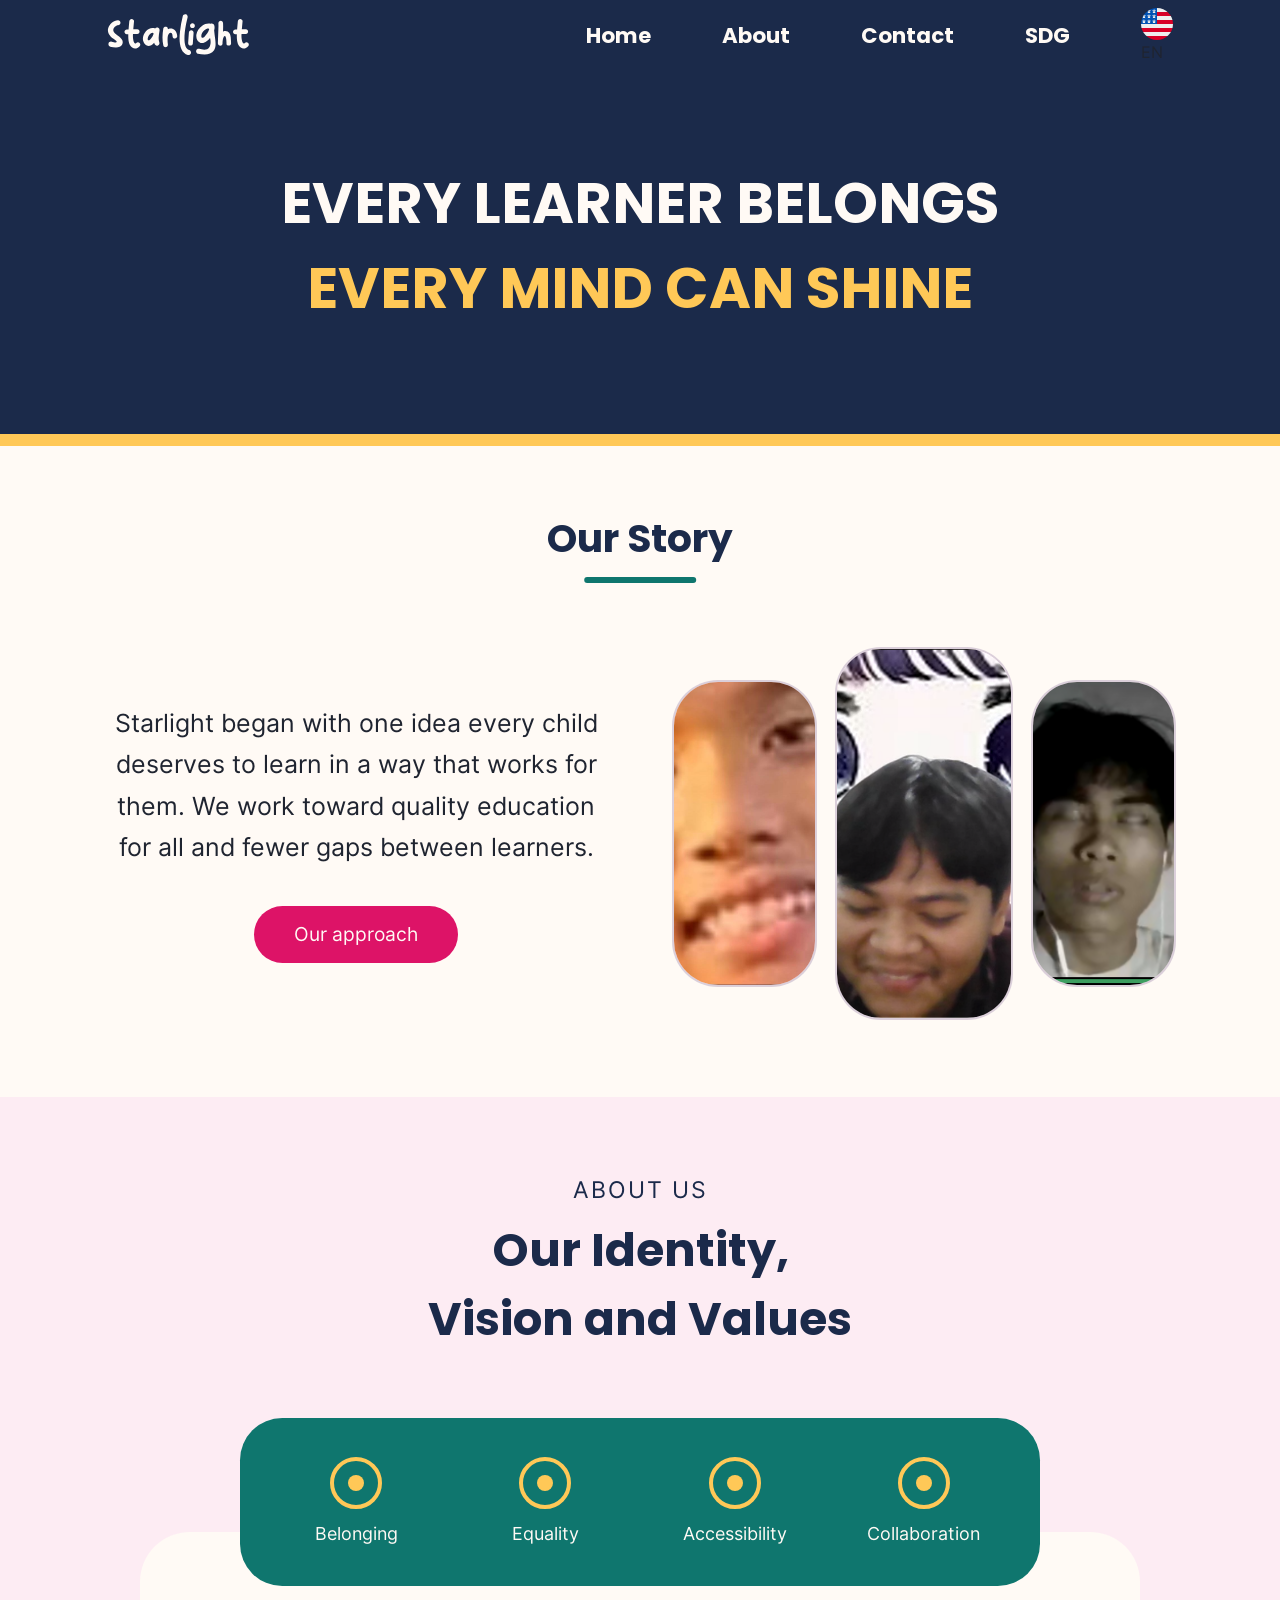
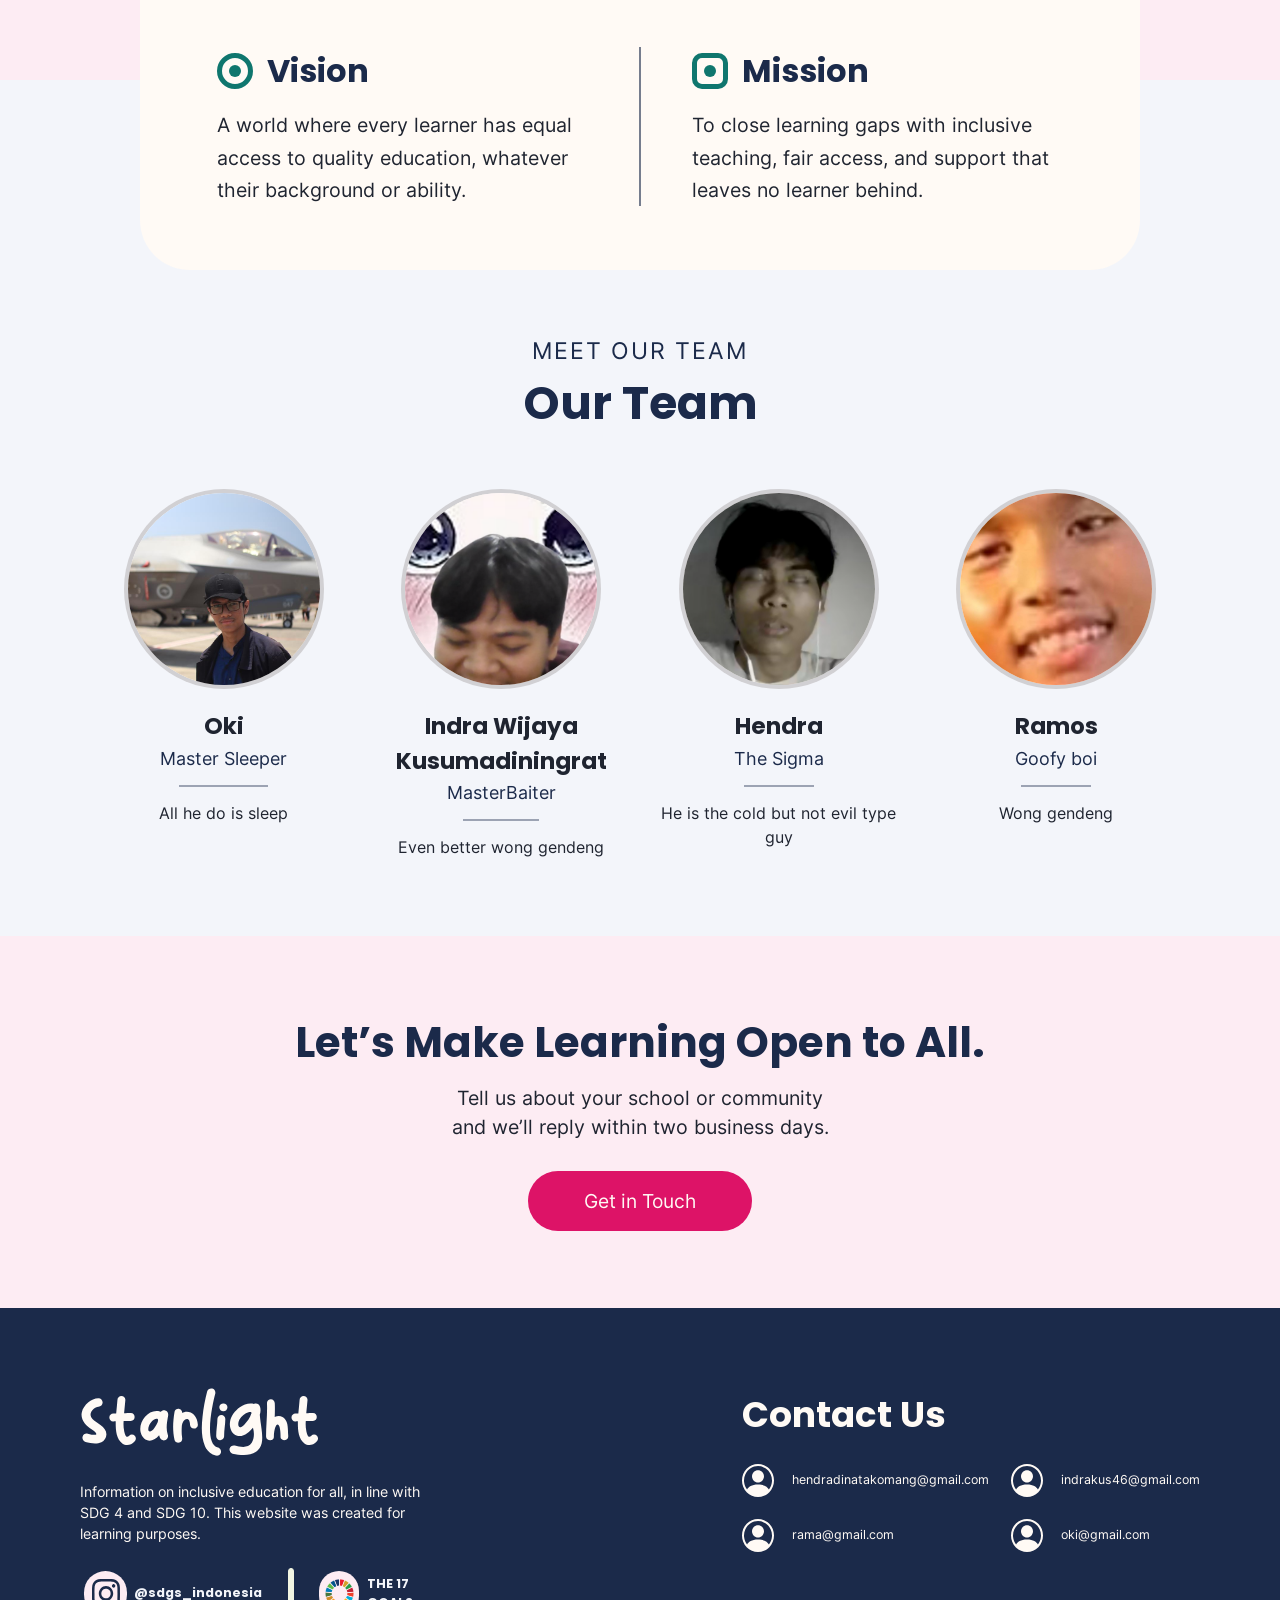
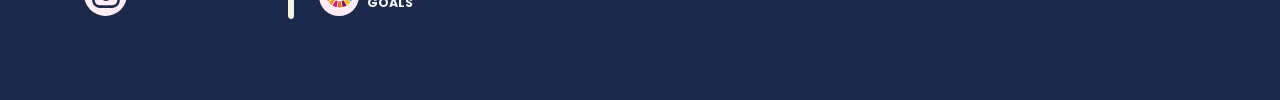
==== pages/about.html @ 4f91fb0f "feat(about): add about us page" ====
<!DOCTYPE html>
<html lang="en">
<head>
  <meta charset="UTF-8">
  <meta name="viewport" content="width=device-width, initial-scale=1">
  <title>About Us | Starlight</title>
  <meta name="description" content="Starlight works toward quality education for all and fewer gaps between learners.">
  <link rel="stylesheet" href="../CSS/sdg.css">
  <link rel="stylesheet" href="../CSS/about.css">
</head>
<body class="ab-page">

  <a class="skip-link" href="#main-content">Skip to main content</a>


  <!-- Navbar (same as the SDG page) -->
    <header>
        <nav class="container-navbar" aria-label="Main navigation">
            <div class="container-logo">
                <img src="../assets/starlight-logo-light.svg" alt="Starlight">
            </div>
            <ul class="container-menu">
                <li><a href="../index.html">Home</a></li>
                <li><a href="about.html" aria-current="page">About</a></li>
                <li><a href="contact.html">Contact</a></li>
                <li><a href="sdg.html">SDG</a></li>
                <li class="container-lang">
                    <img src="../images/US-flag.svg" alt="">
                    <span>EN</span>
                </li>
            </ul>
        </nav>
    </header>

  <main id="main-content">

    <!-- HERO -->
    <section class="ab-hero">
      <h1>Every Learner Belongs<br><span>Every Mind Can Shine</span></h1>
    </section>

    <!-- OUR STORY -->
    <section class="ab-story" id="story">
      <div class="ab-container">
        <h2 class="ab-section-title">Our Story</h2>
        <div class="ab-story__grid">
          <div class="ab-story__text">
            <p>Starlight began with one idea every child deserves to learn in a way that works for them. We work toward quality education for all and fewer gaps between learners.</p>
            <a class="ab-btn" href="sdg.html">Our approach</a>
          </div>

          <!-- TO SWAP A PHOTO: change the src (and alt) below, or overwrite the file in /images -->
          <div class="ab-story__photos">
            <img class="ab-photo ab-photo--side" src="../images/about/story-1.jpeg" alt="Describe photo 1">
            <img class="ab-photo ab-photo--center" src="../images/about/story-2.png" alt="Describe photo 2">
            <img class="ab-photo ab-photo--side" src="../images/about/story-3.png" alt="Describe photo 3">
          </div>
        </div>
      </div>
    </section>

    <!-- ABOUT US -->
    <section class="ab-about">
      <div class="ab-about__top">
        <p class="ab-eyebrow">ABOUT US</p>
        <h2 class="ab-about__title">Our Identity,<br>Vision and Values</h2>
      </div>

      <div class="ab-about__mid">
        <ul class="ab-values">
          <li><span class="ab-icon-target" aria-hidden="true"></span>Belonging</li>
          <li><span class="ab-icon-target" aria-hidden="true"></span>Equality</li>
          <li><span class="ab-icon-target" aria-hidden="true"></span>Accessibility</li>
          <li><span class="ab-icon-target" aria-hidden="true"></span>Collaboration</li>
        </ul>

        <div class="ab-card">
          <div class="ab-card__col">
            <h3><span class="ab-icon-target ab-icon-target--sm" aria-hidden="true"></span>Vision</h3>
            <p>A world where every learner has equal access to quality education, whatever their background or ability.</p>
          </div>
          <div class="ab-card__divider" role="presentation"></div>
          <div class="ab-card__col">
            <h3><span class="ab-icon-square" aria-hidden="true"></span>Mission</h3>
            <p>To close learning gaps with inclusive teaching, fair access, and support that leaves no learner behind.</p>
          </div>
        </div>
      </div>
    </section>

    <!-- TEAM -->
    <section class="ab-team">
      <div class="ab-container">
        <p class="ab-eyebrow">MEET OUR TEAM</p>
        <h2 class="ab-team__title">Our Team</h2>

        <ul class="ab-team__grid">
          <li class="ab-member">
            <img class="ab-avatar" src="../images/about/team-1.png" alt="Photo of team member 1">
            <h3>Oki</h3>
            <p class="ab-member__role">Master Sleeper</p>
            <p class="ab-member__bio">All he do is sleep</p>
          </li>
          <li class="ab-member">
            <img class="ab-avatar" src="../images/about/team-2.png" alt="Photo of team member 2">
            <h3>Indra Wijaya Kusumadiningrat</h3>
            <p class="ab-member__role">MasterBaiter</p>
            <p class="ab-member__bio">Even better wong gendeng</p>
          </li>
          <li class="ab-member">
            <img class="ab-avatar" src="../images/about/team-3.png" alt="Photo of team member 3">
            <h3>Hendra</h3>
            <p class="ab-member__role">The Sigma</p>
            <p class="ab-member__bio">He is the cold but not evil type guy</p>
          </li>
          <li class="ab-member">
            <img class="ab-avatar" src="../images/about/team-4.jpeg" alt="Photo of team member 4">
            <h3>Ramos</h3>
            <p class="ab-member__role">Goofy boi</p>
            <p class="ab-member__bio">Wong gendeng</p>
          </li>
        </ul>
      </div>
    </section>

    <!-- CTA -->
    <section class="ab-cta" id="contact">
      <h2>Let’s Make Learning Open to All.</h2>
      <p>Tell us about your school or community and we’ll reply within two business days.</p>
      <a class="ab-btn ab-btn--cta" href="contact.html">Get in Touch</a>
    </section>

  </main>

  <!-- Footer (same as the SDG page) -->
    <footer class="container-footer">
        <div class="footer-left">
            <div class="logo-starlight">
                <img src="../assets/starlight-logo-light.svg" alt="Starlight">
            </div>
            <p>Information on inclusive education for all, in line with SDG 4 and SDG 10. This website was created for learning purposes.</p>
            <div class="ig-web">
                <div class="footer-ig">
                    <div class="logo-ig">
                        <img src="../assets/logo-ig.svg" alt="">
                    </div>
                    <span>@sdgs_indonesia</span>
                </div>
                <div class="separator">
                    <img src="../assets/logo-separator.png" alt="">
                </div>
                <div class="footer-web">
                    <div class="logo-sdg">
                        <img src="../assets/logo-sdg.svg" alt="">
                    </div>
                    <span>THE 17 GOALS</span>
                </div>
            </div>
        </div>

        <div class="footer-right">
            <h2>Contact Us</h2>
            <div class="contacts">
                <div class="contact-left">
                    <div class="hendra">
                        <img src="../assets/profile.svg" alt="">
                        <a href="mailto:hendradinatakomang@gmail.com">hendradinatakomang@gmail.com</a>
                    </div>
                    <div class="rama">
                        <img src="../assets/profile.svg" alt="">
                        <a href="mailto:rama@gmail.com">rama@gmail.com</a>
                    </div>
                </div>
                <div class="contact-right">
                    <div class="indra">
                        <img src="../assets/profile.svg" alt="">
                        <a href="mailto:indrakus46@gmail.com">indrakus46@gmail.com</a>
                    </div>
                    <div class="oki">
                        <img src="../assets/profile.svg" alt="">
                        <a href="mailto:oki@gmail.com">oki@gmail.com</a>
                    </div>
                </div>
            </div>
        </div>
    </footer>


</body>
</html>
---- CSS/sdg.css ----
:root {
    /* Warna */
    --color-primary: #1B2A4A;
    --color-sdg4: #C21F32;
    --color-sdg10: #DD1367;
    --color-support: #0F766E;
    --color-highlight: #FFC857;
    --color-bg: #FFFAF5;
    --color-bg-section: #F3F5FA;
    --color-bg-sdg10: #FDECF3;
    --color-text: #1F2430;
    --color-on-dark: #FFFAF5;
    /* teks di atas navy/merah/pink/teal */

    /* Skala desain desktop (Figma 1440px) */
    --u: min(100vw / 1440, 1px);

    /* Font */
    --font-heading: 'Poppins', Arial, sans-serif;
    --font-body: 'Inter', Arial, sans-serif;

    /* Ukuran teks */
    --text-sm: 0.9375rem;
    --text-md: clamp(1rem, 0.9rem + 0.5vw, 1.125rem);
    --text-lg: clamp(1.125rem, 1rem + 0.5vw, 1.25rem);
    --text-h3: clamp(1.5rem, 1rem + 1.5vw, 2rem);
    --text-h2: clamp(1.75rem, 1rem + 2.5vw, 3rem);
    --text-h1: clamp(2rem, 1rem + 4vw, 3.5rem);

    /* Spacing */
    --space-1: 0.5rem;
    /* 8px */
    --space-2: 1rem;
    /* 16px */
    --space-3: 1.5rem;
    /* 24px */
    --space-4: 2.5rem;
    /* 40px */
    --space-5: 4rem;
    /* 64px */

    /* Bentuk */
    --radius-sm: 8px;
    --radius-md: 16px;
    --radius-lg: 28px;
    --radius-xl: 40px;
    --radius-pill: 999px;
    --shadow: 0 4px 12px rgba(0, 0, 0, 0.15);

    /* Layout */
    --container: 1200px;
}

@font-face {
    font-family: 'Poppins';
    src: url(../fonts/Poppins-Bold.ttf);
    font-weight: 700;
    font-display: swap;
}

@font-face {
    font-family: 'Inter';
    src: url(../fonts/Inter-Regular.otf);
    font-weight: 400;
    font-display: swap;
}

* {
    box-sizing: border-box;
    margin: 0;
    padding: 0;
}

body {
    font-family: var(--font-body);
    color: var(--color-text);
}

h1, h2, h3 {
    font-family: var(--font-heading);
}

/* Fokus keyboard */
a:focus-visible {
    outline: 3px solid var(--color-highlight);
    outline-offset: 3px;
}

/* Skip link (muncul saat ditekan Tab) */
.skip-link {
    position: absolute;
    left: 16px;
    top: -100px;
    z-index: 100;
    padding: 12px 16px;
    border-radius: var(--radius-sm);
    background-color: var(--color-highlight);
    color: var(--color-primary);
    font-weight: 700;
    text-decoration: none;
}

.skip-link:focus {
    top: 16px;
}

/* ----- Navbar ----- */
.container-navbar {
    background-color: var(--color-primary);
    height: calc(80 * var(--u));
    display: flex;
    align-items: center;
    justify-content: space-between;
    padding: 0 calc(120 * var(--u));
}

.container-logo {
    display: flex;
    align-items: center;
    height: calc(48 * var(--u));
}

.container-logo img {
    height: 100%;
}

/* ----- Dropdown SDG ----- */
.dropdown {
    position: relative;
}

.dropdown-isi {
    display: none;
    position: absolute;
    top: 100%;
    left: 50%;
    transform: translateX(-50%);
    min-width: calc(180 * var(--u));
    padding: calc(16 * var(--u)) calc(20 * var(--u));
    list-style: none;
    text-align: center;
    background-color: var(--color-primary);
    border-radius: calc(16 * var(--u));
    box-shadow: var(--shadow);
    z-index: 10;
}

.dropdown-isi li {
    padding: calc(8 * var(--u)) 0;
}

.dropdown:hover .dropdown-isi,
.dropdown:focus-within .dropdown-isi {
    display: block;
}

.container-menu {
    list-style: none;
    display: flex;
    align-items: center;
    gap: calc(80 * var(--u));
}

.container-menu a {
    color: var(--color-on-dark);
    font-family: var(--font-heading);
    font-weight: 700;
    font-size: calc(24 * var(--u));
    text-decoration: none;
}

.container-menu a:hover {
    text-decoration: underline;
}

/* Active page marker */
.container-menu a.active {
    text-decoration: underline;
    text-decoration-color: var(--color-highlight);
    text-decoration-thickness: 3px;
    text-underline-offset: 6px;
}

/* ----- Tombol bahasa ----- */
.lang-btn {
    display: flex;
    align-items: center;
    justify-content: space-between;
    width: calc(100 * var(--u));
    height: calc(48 * var(--u));
    padding: 0 calc(8 * var(--u));
    border: 0;
    border-radius: calc(25 * var(--u));
    background-color: var(--color-highlight);
    overflow: hidden;
    cursor: pointer;
}

.lang-btn img {
    width: calc(32 * var(--u));
    height: calc(32 * var(--u));
    border-radius: 50%;
    object-fit: cover;
}

.lang-btn span {
    font-family: var(--font-heading);
    font-weight: 700;
    font-size: calc(24 * var(--u));
    color: var(--color-primary);
}

/* Tombol ID: bendera di kanan, teks di kiri */
.btn-id {
    display: none;
    flex-direction: row-reverse;
}

.btn-en {
    padding: 0 calc(12 * var(--u)) 0 calc(8 * var(--u));
}

.btn-id {
    padding: 0 calc(8 * var(--u)) 0 calc(12 * var(--u));
}

/* Animasi saat tombol EN muncul */
.btn-en img {
    animation: dari-kanan 0.35s;
}

.btn-en span {
    animation: dari-kiri 0.35s;
}

/* Animasi saat tombol ID muncul */
.btn-id img {
    animation: dari-kiri 0.35s;
}

.btn-id span {
    animation: dari-kanan 0.35s;
}

@keyframes dari-kiri {
    from {
        transform: translateX(calc(-50 * var(--u)));
    }
}

@keyframes dari-kanan {
    from {
        transform: translateX(calc(50 * var(--u)));
    }
}

@media (prefers-reduced-motion: reduce) {

    .lang-btn img,
    .lang-btn span {
        animation: none;
    }
}

/* Bahasa Indonesia disembunyikan dulu */
.id {
    display: none;
}

/* Saat body punya class "indo" */
body.indo .en {
    display: none;
}

body.indo .id {
    display: inline;
}


/* ----- Hero ----- */
.hero {
    height: calc(540 * var(--u));
    padding: calc(120 * var(--u));
    background-image:
        linear-gradient(to right,
            rgba(255, 255, 255, 1) 0%,
            rgba(255, 255, 255, 0.2) 60%,
            rgba(255, 255, 255, 0) 100%),
        url("../images/hero-sdg.jpg");
    background-size: cover;
    background-position: center;
    background-repeat: no-repeat;
    color: var(--color-primary);
}

.hero-label {
    font-size: 1.5rem;
    font-weight: 600;
}

.hero h1 {
    font-size: calc(48 * var(--u));
}

.hero-text {
    font-size: calc(24 * var(--u));
    font-weight: 400;
    max-width: calc(600 * var(--u));
}

/* ----- SDG (Insight) ----- */
.container-sdg {
    background-color: var(--color-primary);
    height: calc(1000 * var(--u));
    padding: 0 calc(120 * var(--u));
}

.text-open {
    display: flex;
    flex-direction: column;
    align-items: center;
    padding: calc(40 * var(--u)) 0;
    text-align: center;
}

.text-open h2 {
    color: var(--color-on-dark);
    font-size: calc(48 * var(--u));
    margin-bottom: calc(24 * var(--u));
}

.text-open p {
    color: var(--color-on-dark);
    font-size: calc(24 * var(--u));
}

.un-container {
    display: flex;
    justify-content: space-between;
}

.left {
    display: flex;
    flex-direction: column;
    align-items: flex-start;
    justify-content: space-between;
    height: calc(600 * var(--u));
}

.left-text h3 {
    font-size: calc(96 * var(--u));
    color: var(--color-on-dark);
}

.left-text p {
    font-size: calc(32 * var(--u));
    color: var(--color-on-dark);
    max-width: calc(600 * var(--u));
}

.btn-link {
    background-color: var(--color-support);
    width: calc(360 * var(--u));
    height: calc(80 * var(--u));
    border-radius: calc(40 * var(--u));
    display: flex;
    align-items: center;
    justify-content: space-between;
    padding: 0 calc(24 * var(--u));
    text-decoration: none;
}

.btn-link span {
    font-size: calc(32 * var(--u));
    color: var(--color-on-dark);
    font-weight: 600;
}

.btn-link img {
    height: calc(24 * var(--u));
}

.right {
    height: calc(600 * var(--u));
    width: calc(429 * var(--u));
    border-radius: calc(30 * var(--u));
    padding: calc(16 * var(--u));
    background: rgba(217, 217, 217, 0.3);
    -webkit-backdrop-filter: blur(4px);
    backdrop-filter: blur(4px);
    border: 1px solid rgba(255, 255, 255, 0.35);
}

.cont-logo {
    height: calc(397 * var(--u));
    width: calc(397 * var(--u));
    padding: calc(39 * var(--u));
    background-color: var(--color-bg-section);
    border-radius: calc(14 * var(--u));
    margin-bottom: calc(40 * var(--u));
}

.cont-logo img {
    height: 100%;
}

.right p {
    font-size: calc(26 * var(--u));
    text-align: center;
    color: var(--color-on-dark);
}

/* ----- Break ----- */
.break {
    height: calc(320 * var(--u));
    display: flex;
    flex-direction: column;
    align-items: center;
    justify-content: center;
    padding: 0 calc(200 * var(--u));
}

.break h2 {
    font-size: calc(48 * var(--u));
    text-align: center;
}

.break p {
    font-size: calc(32 * var(--u));
    text-align: center;
}

/* ----- SDG 4 & 10 (Focus) ----- */
.container-sdgs {
    background-color: var(--color-primary);
    /* cadangan kalau foto gagal dimuat */
    background-image: url(../images/photo-1.jpg);
    background-size: cover;
    background-position: center;
    background-repeat: no-repeat;
    height: calc(860 * var(--u));
    display: flex;
    align-items: center;
    justify-content: space-evenly;
}

.container-card {
    height: calc(780 * var(--u));
    background-color: var(--color-bg-sdg10);
    width: calc(480 * var(--u));
    padding: calc(12 * var(--u)) calc(12 * var(--u)) calc(18 * var(--u));
    border-radius: calc(40 * var(--u));
    display: flex;
    flex-direction: column;
    justify-content: space-between;
    align-items: center;
}

.cont-logo-sdg {
    height: calc(454 * var(--u));
}

.cont-logo-sdg img {
    height: 100%;
    border-radius: calc(28 * var(--u));
}

.text-sdg {
    display: flex;
    flex-direction: column;
    align-items: center;
    justify-content: center;
    color: var(--color-text);
}

.text-sdg h3 {
    font-size: calc(32 * var(--u));
    text-align: center;
}

.text-sdg p {
    font-size: calc(20 * var(--u));
    text-align: center;
}

.learn {
    background-color: var(--color-sdg4);
    width: calc(200 * var(--u));
    height: calc(70 * var(--u));
    display: flex;
    align-items: center;
    justify-content: center;
    border-radius: calc(35 * var(--u));
    font-size: calc(24 * var(--u));
    font-weight: 700;
    color: var(--color-on-dark);
    text-decoration: none;
}

.card-sdg10 .learn {
    background-color: var(--color-sdg10);
}

.learn:hover {
    text-decoration: underline;
}

.learn:focus-visible {
    outline-color: var(--color-primary);
}

/* ----- Footer ----- */
.container-footer {
    background-color: var(--color-primary);
    min-height: calc(400 * var(--u));
    padding: calc(90 * var(--u));
    display: flex;
    gap: calc(40 * var(--u));
    justify-content: space-between;
}

.footer-left {
    max-width: calc(420 * var(--u));
}

.footer-left>p {
    font-size: calc(16 * var(--u));
    max-width: calc(400 * var(--u));
    color: var(--color-on-dark);
    margin-bottom: calc(25 * var(--u));
}

.logo-starlight img {
    width: calc(270 * var(--u));
    margin-bottom: calc(24 * var(--u));
}

.ig-web {
    display: flex;
    gap: calc(24 * var(--u));
    margin-top: calc(18 * var(--u));
    align-items: center;
}

.ig-web a {
    text-decoration: none;
}

.ig-web a:hover {
    text-decoration: underline solid var(--color-bg);
}

.footer-ig {
    display: flex;
    align-items: center;
    height: calc(60 * var(--u));
    width: calc(210 * var(--u));
    padding: calc(5 * var(--u));
    border-radius: calc(30 * var(--u));
    gap: calc(8 * var(--u));
}

.logo-ig {
    background-color: var(--color-bg-sdg10);
    height: calc(50 * var(--u));
    width: calc(50 * var(--u));
    display: flex;
    align-items: center;
    justify-content: center;
    border-radius: calc(25 * var(--u));
}

.logo-ig img {
    height: calc(32 * var(--u));
}

.footer-ig span,
.footer-web span {
    font-family: var(--font-heading);
    font-weight: 700;
    font-size: calc(14 * var(--u));
    color: var(--color-bg-section);
}

.separator {
    height: calc(58 * var(--u));
}

.separator img {
    height: 100%;
}

.footer-web {
    display: flex;
    align-items: center;
    height: calc(60 * var(--u));
    width: calc(180 * var(--u));
    padding: calc(5 * var(--u));
    border-radius: calc(30 * var(--u));
    gap: calc(8 * var(--u));
}

.logo-sdg {
    background-color: var(--color-bg-sdg10);
    height: calc(50 * var(--u));
    width: calc(50 * var(--u));
    display: flex;
    align-items: center;
    justify-content: center;
    border-radius: calc(25 * var(--u));
}

.logo-sdg img {
    height: calc(32 * var(--u));
}

.footer-explore h2,
.footer-right h2 {
    color: var(--color-on-dark);
    font-size: calc(40 * var(--u));
}

/* Kolom Explore */
.explore-list {
    list-style: none;
    display: flex;
    flex-direction: column;
    gap: calc(12 * var(--u));
    margin-top: calc(25 * var(--u));
}

.explore-list a {
    color: var(--color-on-dark);
    font-size: calc(16 * var(--u));
    text-decoration: none;
}

.explore-list a:hover {
    text-decoration: underline;
}

.contacts {
    display: flex;
    gap: calc(25 * var(--u));
    margin-top: calc(25 * var(--u));
}

.contacts a {
    color: var(--color-on-dark);
    font-size: calc(14 * var(--u));
    text-decoration: none;
}

.contacts a:hover {
    text-decoration: underline;
}

.contact-left, .contact-right {
    display: flex;
    flex-direction: column;
    gap: calc(25 * var(--u));
}

.hendra, .rama, .indra, .oki {
    display: flex;
    align-items: center;
    gap: calc(20 * var(--u));
}
---- CSS/about.css ----
/* ==========================================================
   Starlight – About Us page
   Uses the team's :root tokens from CSS/sdg.css
   (--color-primary, --color-support, --color-highlight, --color-sdg10,
    --color-bg, --color-bg-section, --color-bg-sdg10, --color-text,
    --color-on-dark, --font-heading, --font-body).
   Load order in about.html:  sdg.css  →  about.css
   The navbar and footer are the team's own (styles come from sdg.css).
   Every class here starts with "ab-" so nothing clashes with other pages.
   The second value in each var() is a fallback (same value as sdg.css).
   ========================================================== */

.ab-page {
  --ab-navy:   var(--color-primary,   #1B2A4A);
  --ab-teal:   var(--color-support,   #0F766E);
  --ab-amber:  var(--color-highlight, #FFC857);
  --ab-pink:   var(--color-sdg10,     #DD1367);
  --ab-bg:     var(--color-bg,        #FFFAF5);
  --ab-ondark: var(--color-on-dark,   #FFFAF5);
  --ab-blush:  var(--color-bg-sdg10,  #FDECF3);
  --ab-mist:   var(--color-bg-section,#F3F5FA);
  --ab-ink:    var(--color-text,      #1F2430);
  --ab-ink-rgb:  31, 36, 48;
  --ab-navy-rgb: 27, 42, 74;

  --ab-head: var(--font-heading, 'Poppins', Arial, sans-serif);
  --ab-body: var(--font-body, 'Inter', Arial, sans-serif);
  --ab-pad: clamp(20px, 5vw, 80px);

  margin: 0;
  font-family: var(--ab-body);
  color: var(--ab-ink);
  background: var(--ab-bg);
  line-height: 1.5;
  overflow-x: hidden;
  -webkit-text-size-adjust: 100%;
}

.ab-page *, .ab-page *::before, .ab-page *::after { box-sizing: border-box; }
html { scroll-behavior: smooth; }

.ab-page :where(img) { display: block; max-width: 100%; }
.ab-page :where(h1, h2, h3, p, ul) { margin: 0; padding: 0; }
.ab-page :where(ul) { list-style: none; }

.ab-page a:focus-visible, .ab-page button:focus-visible {
  outline: 3px solid var(--ab-pink);
  outline-offset: 3px;
}

.ab-container { width: 100%; max-width: 1200px; margin: 0 auto; padding: 0 var(--ab-pad); }

.ab-eyebrow {
  font-family: var(--ab-body);
  font-size: clamp(16px, 1.8vw, 26px);
  letter-spacing: 2px;
  color: var(--ab-navy);
  text-align: center;
}

.ab-section-title {
  font-family: var(--ab-head);
  font-weight: 700;
  font-size: clamp(30px, 3.05vw, 44px);
  color: var(--ab-navy);
  text-align: center;
  position: relative;
  padding-bottom: 14px;
  width: fit-content;
  margin: 0 auto;
}
.ab-section-title::after {
  content: "";
  position: absolute; left: 50%; bottom: 0;
  width: 170px; max-width: 60%; height: 6px; border-radius: 3px;
  background: var(--ab-teal);
  transform: translateX(-50%);
}

/* ---------- Buttons ---------- */
.ab-btn {
  display: inline-block;
  background: var(--ab-pink);
  color: var(--ab-ondark);
  font-family: var(--ab-body);
  font-size: clamp(16px, 1.5vw, 22px);
  text-decoration: none;
  padding: 14px 40px;
  border-radius: 999px;
  transition: transform .15s ease, filter .15s ease;
}
.ab-btn:hover { filter: brightness(1.08); transform: translateY(-1px); }

/* ---------- HERO ---------- */
.ab-hero {
  background: var(--ab-navy);
  border-bottom: 12px solid var(--ab-amber);
  text-align: center;
  padding: clamp(48px, 7vw, 100px) var(--ab-pad) clamp(56px, 8vw, 120px);
}
.ab-hero h1 {
  font-family: var(--ab-head);
  font-weight: 700;
  font-size: clamp(26px, 4.45vw, 64px);
  line-height: 1.5;
  text-transform: uppercase;
  color: var(--ab-ondark);
  text-wrap: balance;
}
.ab-hero h1 span { color: var(--ab-amber); }

/* ---------- STORY ---------- */
.ab-story { background: var(--ab-bg); padding: clamp(40px, 5vw, 70px) 0 clamp(48px, 6vw, 80px); }
.ab-story__grid {
  display: grid;
  grid-template-columns: 1fr 1fr;
  align-items: center;
  gap: clamp(32px, 5vw, 72px);
  margin-top: clamp(32px, 5vw, 70px);
}
.ab-story__text { text-align: center; }
.ab-story__text p {
  font-size: clamp(18px, 1.95vw, 28px);
  line-height: 1.65;
  text-wrap: balance;
  margin-bottom: clamp(24px, 3vw, 40px);
}

.ab-story__photos { display: flex; align-items: center; justify-content: center; gap: clamp(8px, 1.4vw, 20px); }
.ab-photo {
  object-fit: cover;
  border: 2px solid rgba(var(--ab-navy-rgb), .15);
  border-radius: clamp(24px, 3.6vw, 52px);
  background: var(--ab-blush);
  min-width: 0;
}
.ab-photo--side   { flex: 17; aspect-ratio: 170 / 360; }
.ab-photo--center { flex: 21; aspect-ratio: 210 / 440; }

/* ---------- ABOUT ---------- */
.ab-about__top {
  background: var(--ab-blush);
  text-align: center;
  padding: clamp(48px, 6vw, 80px) var(--ab-pad) clamp(32px, 5vw, 80px);
}
.ab-about__title {
  font-family: var(--ab-head);
  font-weight: 700;
  font-size: clamp(30px, 3.6vw, 52px);
  line-height: 1.5;
  color: var(--ab-navy);
  margin-top: 8px;
}

/* the colour split sits halfway behind the card */
.ab-about__mid {
  background: linear-gradient(to bottom, var(--ab-blush) 58%, var(--ab-mist) 58%);
  padding: 0 var(--ab-pad);
}

.ab-values {
  position: relative; z-index: 2;
  max-width: 800px; margin: 0 auto calc(clamp(40px, 4.2vw, 60px) * -1);
  display: grid; grid-template-columns: repeat(4, 1fr);
  gap: 8px;
  background: var(--ab-teal);
  color: var(--ab-ondark);
  border-radius: clamp(28px, 3.3vw, 48px);
  padding: clamp(24px, 3vw, 40px) clamp(12px, 2vw, 28px);
  text-align: center;
  font-family: var(--ab-body);
  font-size: clamp(13px, 1.4vw, 20px);
}
.ab-values li { display: flex; flex-direction: column; align-items: center; gap: 12px; min-width: 0; overflow-wrap: anywhere; }

.ab-icon-target {
  display: inline-block;
  width: 52px; height: 52px; flex: none;
  border: 4px solid var(--ab-amber); border-radius: 50%;
  position: relative;
}
.ab-icon-target::after {
  content: ""; position: absolute; inset: 0; margin: auto;
  width: 16px; height: 16px; border-radius: 50%; background: var(--ab-amber);
}
.ab-icon-target--sm { width: 36px; height: 36px; border: 5px solid var(--ab-teal); }
.ab-icon-target--sm::after { width: 12px; height: 12px; background: var(--ab-teal); }

.ab-icon-square {
  display: inline-block; flex: none;
  width: 36px; height: 36px; border-radius: 10px;
  border: 5px solid var(--ab-teal);
  position: relative;
}
.ab-icon-square::after {
  content: ""; position: absolute; inset: 0; margin: auto;
  width: 12px; height: 12px; border-radius: 50%; background: var(--ab-teal);
}

.ab-card {
  max-width: 1000px; margin: 0 auto;
  background: var(--ab-bg);
  border-radius: clamp(32px, 3.9vw, 56px);
  padding: clamp(80px, 9vw, 130px) clamp(24px, 6vw, 80px) clamp(40px, 5vw, 72px);
  display: grid; grid-template-columns: 1fr 2px 1fr;
  gap: clamp(24px, 4vw, 60px);
}
.ab-card__col h3 {
  display: flex; align-items: center; gap: 14px;
  font-family: var(--ab-head); font-weight: 700;
  font-size: clamp(24px, 2.5vw, 36px);
  color: var(--ab-navy);
  margin-bottom: 14px;
}
.ab-card__col p { font-size: clamp(16px, 1.53vw, 22px); line-height: 1.65; }
.ab-card__divider { background: var(--ab-navy); opacity: .6; }

/* ---------- TEAM ---------- */
.ab-team { background: var(--ab-mist); padding: clamp(40px, 5vw, 70px) 0 clamp(48px, 6vw, 90px); }
.ab-team__title {
  font-family: var(--ab-head); font-weight: 700;
  font-size: clamp(30px, 3.6vw, 52px);
  line-height: 1.5; color: var(--ab-navy); text-align: center;
}
.ab-team__grid {
  display: grid; grid-template-columns: repeat(4, 1fr);
  gap: clamp(20px, 3vw, 40px);
  margin-top: clamp(28px, 4vw, 56px);
}
.ab-member { text-align: center; display: flex; flex-direction: column; align-items: center; min-width: 0; }
.ab-avatar {
  width: min(200px, 100%); aspect-ratio: 1; object-fit: cover; border-radius: 50%;
  border: 4px solid rgba(var(--ab-navy-rgb), .2);
  background: var(--ab-bg);
  margin-bottom: 20px;
}
.ab-member h3 { font-family: var(--ab-head); font-weight: 700; font-size: clamp(17px, 1.8vw, 26px); }
.ab-member__role { font-size: clamp(14px, 1.4vw, 20px); color: var(--ab-navy); margin-top: 2px; }
.ab-member__role::after {
  content: ""; display: block; width: 100px; max-width: 70%; height: 2px;
  background: var(--ab-navy); opacity: .4; margin: 12px auto 14px;
}
.ab-member__bio { font-size: clamp(14px, 1.25vw, 18px); line-height: 1.5; max-width: 260px; }

/* ---------- CTA ---------- */
.ab-cta {
  background: var(--ab-blush); color: var(--ab-ink);
  text-align: center;
  padding: clamp(48px, 6vw, 90px) var(--ab-pad);
}
.ab-cta h2 { color: var(--ab-navy); font-family: var(--ab-head); font-weight: 700; font-size: clamp(26px, 3.3vw, 48px); line-height: 1.4; text-wrap: balance; }
.ab-cta p { font-size: clamp(16px, 1.53vw, 22px); margin: 12px auto 28px; max-width: 60ch; text-wrap: balance; }
.ab-btn--cta { padding: 16px 56px; }

/* ==========================================================
   TABLET  (≤ 900px)
   ========================================================== */
@media (max-width: 900px) {
  .ab-story__grid { grid-template-columns: 1fr; }
  .ab-story__text p { max-width: 36ch; margin-left: auto; margin-right: auto; }
  .ab-story__photos { max-width: 520px; margin: 0 auto; width: 100%; }
  .ab-team__grid { grid-template-columns: repeat(2, 1fr); row-gap: 40px; }
}

/* ==========================================================
   PHONE  (≤ 700px)
   ========================================================== */
@media (max-width: 700px) {
  .ab-values { grid-template-columns: repeat(2, 1fr); row-gap: 24px; font-size: 15px; }

  .ab-card { grid-template-columns: 1fr; padding-top: 110px; }
  .ab-card__divider { width: 100%; height: 2px; }
}

@media (max-width: 400px) {
  .ab-team__grid { gap: 16px; }
  .ab-btn { padding: 12px 28px; }
}
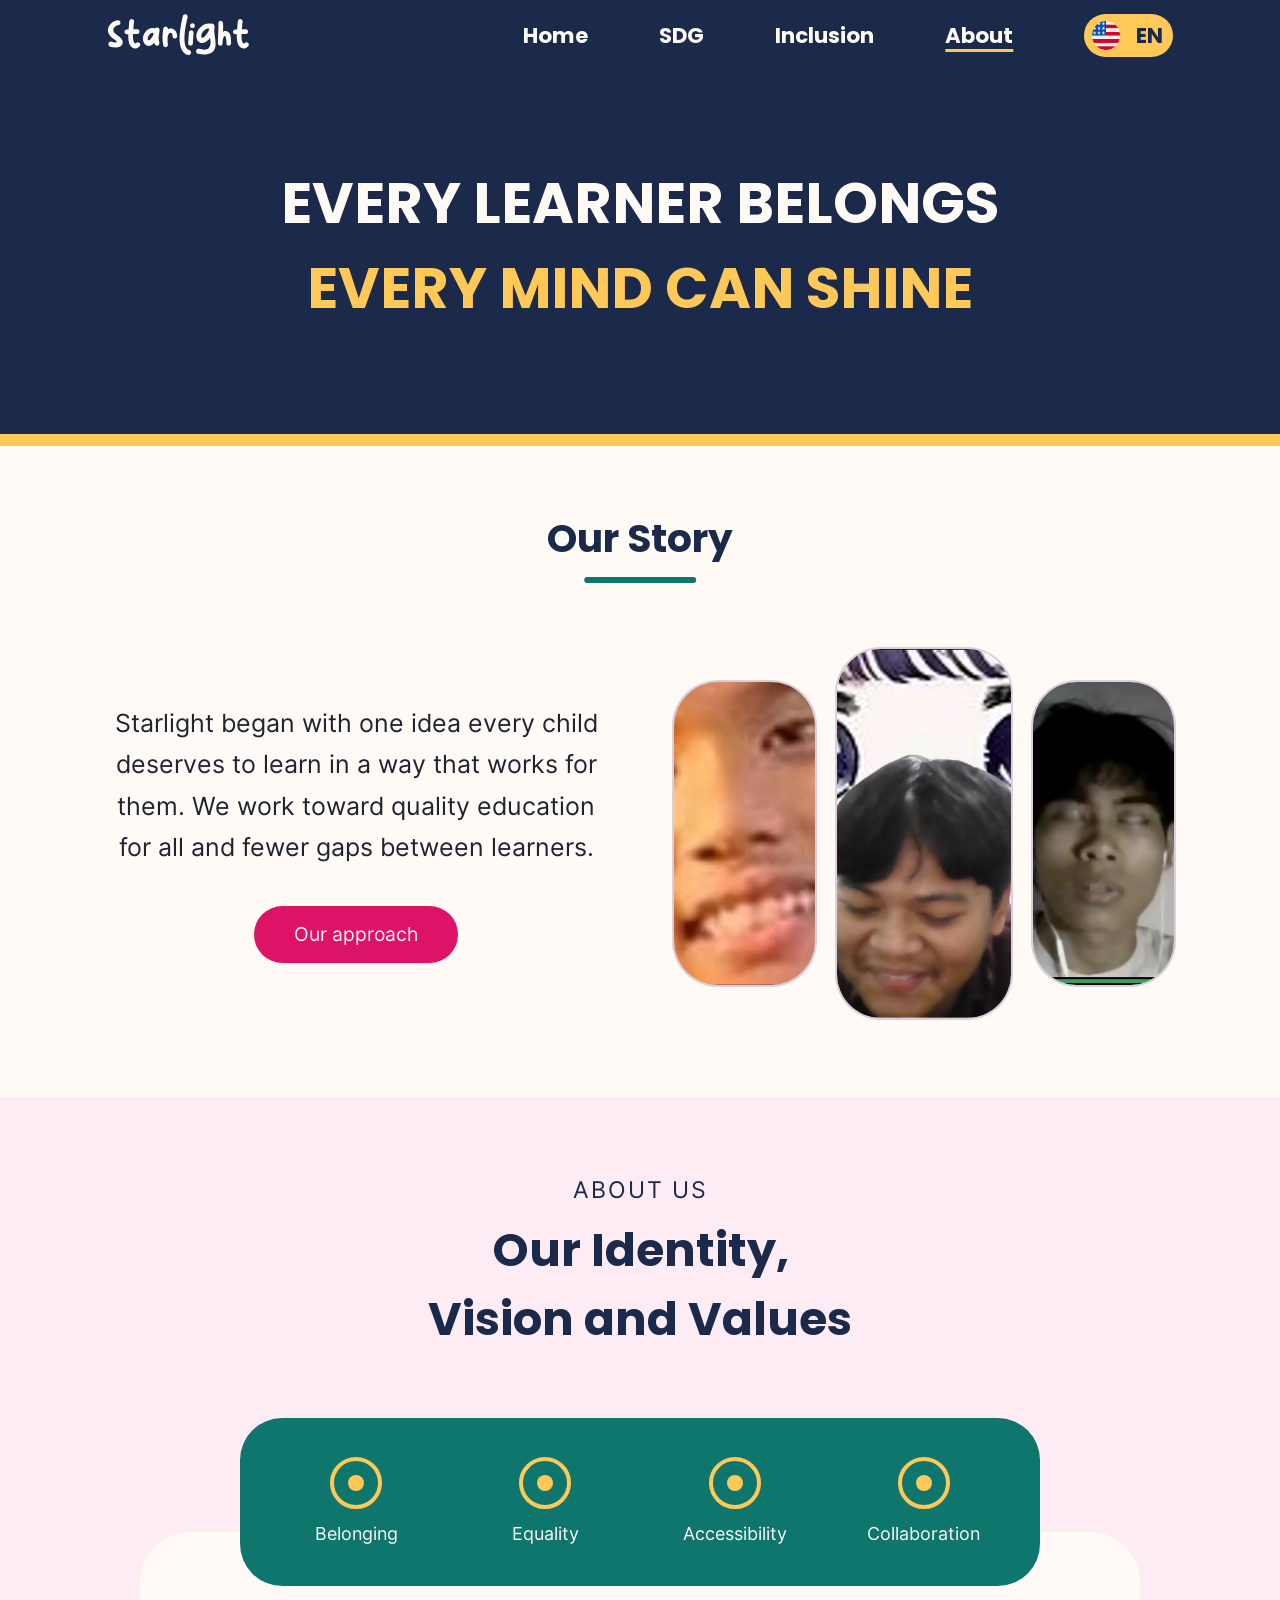
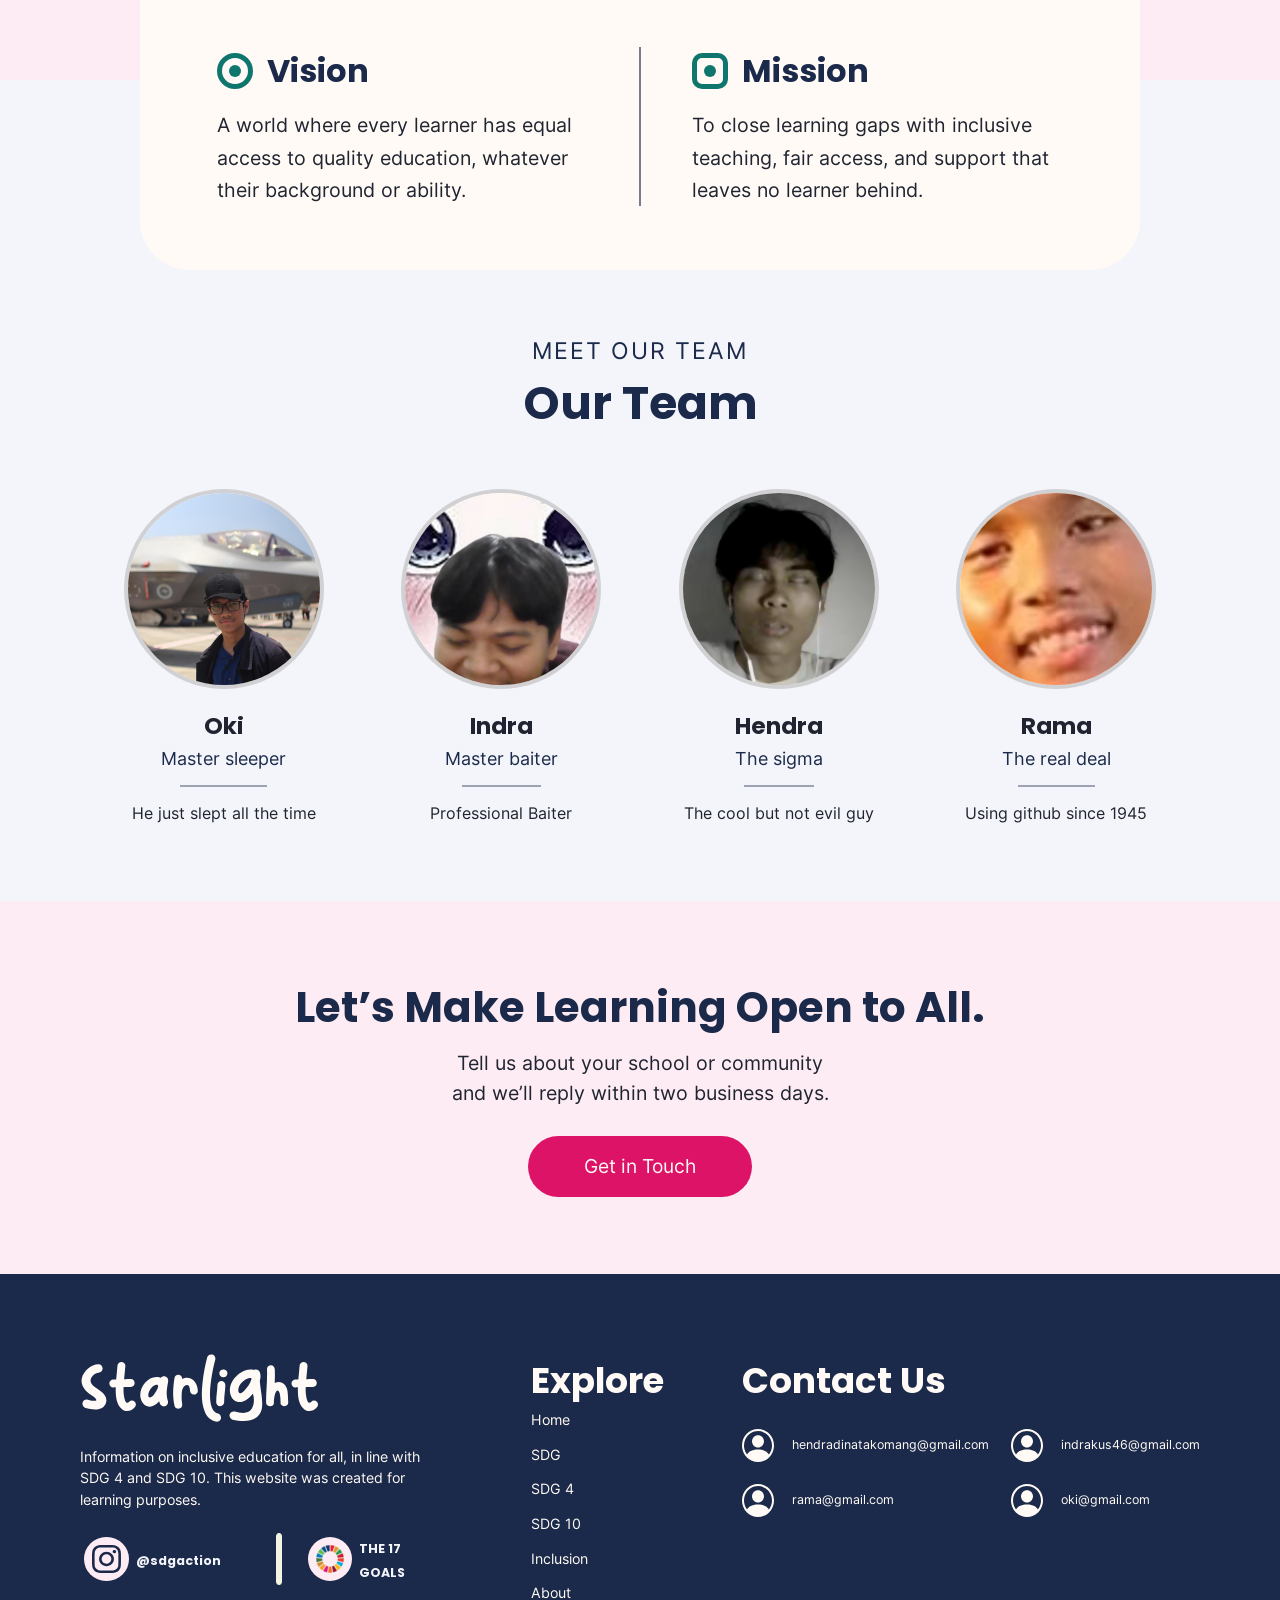
==== commit 5ffc91a1: "feat(about): update about page with new navbar, footer and ID translation" ====
--- a/pages/about.html
+++ b/pages/about.html
@@ -10,46 +10,74 @@
 </head>
 <body class="ab-page">
 
-  <a class="skip-link" href="#main-content">Skip to main content</a>
-
-
   <!-- Navbar (same as the SDG page) -->
     <header>
-        <nav class="container-navbar" aria-label="Main navigation">
+        <nav class="container-navbar">
             <div class="container-logo">
                 <img src="../assets/starlight-logo-light.svg" alt="Starlight">
             </div>
             <ul class="container-menu">
-                <li><a href="../index.html">Home</a></li>
-                <li><a href="about.html" aria-current="page">About</a></li>
-                <li><a href="contact.html">Contact</a></li>
-                <li><a href="sdg.html">SDG</a></li>
-                <li class="container-lang">
-                    <img src="../images/US-flag.svg" alt="">
-                    <span>EN</span>
+                <li>
+                    <a href="../index.html">
+                        <span class="en">Home</span>
+                        <span class="id">Beranda</span>
+                    </a>
+                </li>
+                <li class="dropdown">
+                    <a href="sdg.html">SDG</a>
+                    <ul class="dropdown-isi">
+                        <li><a href="sdgs4.html">SDG 4</a></li>
+                        <li><a href="sdgs10.html">SDG 10</a></li>
+                    </ul>
+                </li>
+                <li>
+                    <a href="inclusive.html">
+                        <span class="en">Inclusion</span>
+                        <span class="id">Inklusi</span>
+                    </a>
+                </li>
+                <li>
+                    <a href="about.html" class="active">
+                        <span class="en">About</span>
+                        <span class="id">Tentang</span>
+                    </a>
+                </li>
+                <li>
+                    <button type="button" class="lang-btn btn-en">
+                        <img src="../assets/logo-EN.png" alt="">
+                        <span>EN</span>
+                    </button>
+                    <button type="button" class="lang-btn btn-id">
+                        <img src="../assets/logo-ID.png" alt="">
+                        <span>ID</span>
+                    </button>
                 </li>
             </ul>
         </nav>
     </header>
+  <!-- Navbar -->
 
   <main id="main-content">
 
     <!-- HERO -->
     <section class="ab-hero">
-      <h1>Every Learner Belongs<br><span>Every Mind Can Shine</span></h1>
+      <h1>
+        <span class="en">Every Learner Belongs</span><span class="id">Setiap Pelajar Punya Tempat</span><br>
+        <span class="ab-hero__accent"><span class="en">Every Mind Can Shine</span><span class="id">Setiap Pikiran Bisa Bersinar</span></span>
+      </h1>
     </section>
 
     <!-- OUR STORY -->
     <section class="ab-story" id="story">
       <div class="ab-container">
-        <h2 class="ab-section-title">Our Story</h2>
+        <h2 class="ab-section-title"><span class="en">Our Story</span><span class="id">Cerita Kami</span></h2>
         <div class="ab-story__grid">
           <div class="ab-story__text">
-            <p>Starlight began with one idea every child deserves to learn in a way that works for them. We work toward quality education for all and fewer gaps between learners.</p>
-            <a class="ab-btn" href="sdg.html">Our approach</a>
-          </div>
-
-          <!-- TO SWAP A PHOTO: change the src (and alt) below, or overwrite the file in /images -->
+            <p><span class="en">Starlight began with one idea every child deserves to learn in a way that works for them. We work toward quality education for all and fewer gaps between learners.</span><span class="id">Starlight berawal dari satu gagasan: setiap anak berhak belajar dengan cara yang sesuai bagi mereka. Kami bekerja menuju pendidikan berkualitas untuk semua dan berkurangnya kesenjangan antarpelajar.</span></p>
+            <a class="ab-btn" href="sdg.html"><span class="en">Our approach</span><span class="id">Pendekatan kami</span></a>
+          </div>
+
+          <!-- TO SWAP A PHOTO: change the src (and alt) below, or overwrite the file in /images/about -->
           <div class="ab-story__photos">
             <img class="ab-photo ab-photo--side" src="../images/about/story-1.jpeg" alt="Describe photo 1">
             <img class="ab-photo ab-photo--center" src="../images/about/story-2.png" alt="Describe photo 2">
@@ -62,27 +90,30 @@
     <!-- ABOUT US -->
     <section class="ab-about">
       <div class="ab-about__top">
-        <p class="ab-eyebrow">ABOUT US</p>
-        <h2 class="ab-about__title">Our Identity,<br>Vision and Values</h2>
+        <p class="ab-eyebrow"><span class="en">ABOUT US</span><span class="id">TENTANG KAMI</span></p>
+        <h2 class="ab-about__title">
+          <span class="en">Our Identity,<br>Vision and Values</span>
+          <span class="id">Identitas Kami,<br>Visi dan Nilai</span>
+        </h2>
       </div>
 
       <div class="ab-about__mid">
         <ul class="ab-values">
-          <li><span class="ab-icon-target" aria-hidden="true"></span>Belonging</li>
-          <li><span class="ab-icon-target" aria-hidden="true"></span>Equality</li>
-          <li><span class="ab-icon-target" aria-hidden="true"></span>Accessibility</li>
-          <li><span class="ab-icon-target" aria-hidden="true"></span>Collaboration</li>
+          <li><span class="ab-icon-target" aria-hidden="true"></span><span class="en">Belonging</span><span class="id">Rasa Memiliki</span></li>
+          <li><span class="ab-icon-target" aria-hidden="true"></span><span class="en">Equality</span><span class="id">Kesetaraan</span></li>
+          <li><span class="ab-icon-target" aria-hidden="true"></span><span class="en">Accessibility</span><span class="id">Aksesibilitas</span></li>
+          <li><span class="ab-icon-target" aria-hidden="true"></span><span class="en">Collaboration</span><span class="id">Kolaborasi</span></li>
         </ul>
 
         <div class="ab-card">
           <div class="ab-card__col">
-            <h3><span class="ab-icon-target ab-icon-target--sm" aria-hidden="true"></span>Vision</h3>
-            <p>A world where every learner has equal access to quality education, whatever their background or ability.</p>
+            <h3><span class="ab-icon-target ab-icon-target--sm" aria-hidden="true"></span><span class="en">Vision</span><span class="id">Visi</span></h3>
+            <p><span class="en">A world where every learner has equal access to quality education, whatever their background or ability.</span><span class="id">Dunia di mana setiap pelajar memiliki akses setara terhadap pendidikan berkualitas, apa pun latar belakang atau kemampuannya.</span></p>
           </div>
           <div class="ab-card__divider" role="presentation"></div>
           <div class="ab-card__col">
-            <h3><span class="ab-icon-square" aria-hidden="true"></span>Mission</h3>
-            <p>To close learning gaps with inclusive teaching, fair access, and support that leaves no learner behind.</p>
+            <h3><span class="ab-icon-square" aria-hidden="true"></span><span class="en">Mission</span><span class="id">Misi</span></h3>
+            <p><span class="en">To close learning gaps with inclusive teaching, fair access, and support that leaves no learner behind.</span><span class="id">Menutup kesenjangan belajar melalui pengajaran inklusif, akses yang adil, dan dukungan yang tidak meninggalkan satu pun pelajar.</span></p>
           </div>
         </div>
       </div>
@@ -91,43 +122,43 @@
     <!-- TEAM -->
     <section class="ab-team">
       <div class="ab-container">
-        <p class="ab-eyebrow">MEET OUR TEAM</p>
-        <h2 class="ab-team__title">Our Team</h2>
+        <p class="ab-eyebrow"><span class="en">MEET OUR TEAM</span><span class="id">KENALI TIM KAMI</span></p>
+        <h2 class="ab-team__title"><span class="en">Our Team</span><span class="id">Tim Kami</span></h2>
 
         <ul class="ab-team__grid">
           <li class="ab-member">
             <img class="ab-avatar" src="../images/about/team-1.png" alt="Photo of team member 1">
             <h3>Oki</h3>
-            <p class="ab-member__role">Master Sleeper</p>
-            <p class="ab-member__bio">All he do is sleep</p>
+            <p class="ab-member__role"><span class="en">Master sleeper</span><span class="id">Tukang tidur</span></p>
+            <p class="ab-member__bio"><span class="en">He just slept all the time</span><span class="id">Tidur aja kerjaan nya</span></p>
           </li>
           <li class="ab-member">
             <img class="ab-avatar" src="../images/about/team-2.png" alt="Photo of team member 2">
-            <h3>Indra Wijaya Kusumadiningrat</h3>
-            <p class="ab-member__role">MasterBaiter</p>
-            <p class="ab-member__bio">Even better wong gendeng</p>
+            <h3>Indra</h3>
+            <p class="ab-member__role"><span class="en">Master baiter</span><span class="id">Master Pancing</span></p>
+            <p class="ab-member__bio"><span class="en">Professional Baiter</span><span class="id">Ahli mancing</span></p>
           </li>
           <li class="ab-member">
             <img class="ab-avatar" src="../images/about/team-3.png" alt="Photo of team member 3">
             <h3>Hendra</h3>
-            <p class="ab-member__role">The Sigma</p>
-            <p class="ab-member__bio">He is the cold but not evil type guy</p>
+            <p class="ab-member__role"><span class="en">The sigma</span><span class="id">Pria Sigma</span></p>
+            <p class="ab-member__bio"><span class="en">The cool but not evil guy</span><span class="id">Dingin tetapi tidak kejam</span></p>
           </li>
           <li class="ab-member">
             <img class="ab-avatar" src="../images/about/team-4.jpeg" alt="Photo of team member 4">
-            <h3>Ramos</h3>
-            <p class="ab-member__role">Goofy boi</p>
-            <p class="ab-member__bio">Wong gendeng</p>
+            <h3>Rama</h3>
+            <p class="ab-member__role"><span class="en">The real deal</span><span class="id">Keraz</span></p>
+            <p class="ab-member__bio"><span class="en">Using github since 1945</span><span class="id">Pemakai github sejak 1945</span></p>
           </li>
         </ul>
       </div>
     </section>
 
     <!-- CTA -->
-    <section class="ab-cta" id="contact">
-      <h2>Let’s Make Learning Open to All.</h2>
-      <p>Tell us about your school or community and we’ll reply within two business days.</p>
-      <a class="ab-btn ab-btn--cta" href="contact.html">Get in Touch</a>
+    <section class="ab-cta">
+      <h2><span class="en">Let’s Make Learning Open to All.</span><span class="id">Mari Wujudkan Pembelajaran yang Terbuka untuk Semua.</span></h2>
+      <p><span class="en">Tell us about your school or community and we’ll reply within two business days.</span><span class="id">Ceritakan tentang sekolah atau komunitasmu dan kami akan membalas dalam dua hari kerja.</span></p>
+      <a class="ab-btn ab-btn--cta" href="#contact"><span class="en">Get in Touch</span><span class="id">Hubungi Kami</span></a>
     </section>
 
   </main>
@@ -138,13 +169,18 @@
             <div class="logo-starlight">
                 <img src="../assets/starlight-logo-light.svg" alt="Starlight">
             </div>
-            <p>Information on inclusive education for all, in line with SDG 4 and SDG 10. This website was created for learning purposes.</p>
+            <p>
+                <span class="en">Information on inclusive education for all, in line with SDG 4 and SDG 10. This website was created for learning purposes.</span>
+                <span class="id">Informasi tentang pendidikan inklusif untuk semua, sejalan dengan SDG 4 dan SDG 10. Website ini dibuat untuk keperluan pembelajaran.</span>
+            </p>
             <div class="ig-web">
                 <div class="footer-ig">
                     <div class="logo-ig">
                         <img src="../assets/logo-ig.svg" alt="">
                     </div>
-                    <span>@sdgs_indonesia</span>
+                    <a href="https://www.instagram.com/sdgaction/" target="_blank" rel="noopener">
+                        <span>@sdgaction</span>
+                    </a>
                 </div>
                 <div class="separator">
                     <img src="../assets/logo-separator.png" alt="">
@@ -153,13 +189,34 @@
                     <div class="logo-sdg">
                         <img src="../assets/logo-sdg.svg" alt="">
                     </div>
-                    <span>THE 17 GOALS</span>
-                </div>
-            </div>
-        </div>
-
-        <div class="footer-right">
-            <h2>Contact Us</h2>
+                    <a href="https://sdgs.un.org/goals" target="_blank" rel="noopener">
+                        <span class="en">THE 17 GOALS</span>
+                        <span class="id">17 TUJUAN</span>
+                    </a>
+                </div>
+            </div>
+        </div>
+
+        <nav class="footer-explore">
+            <h2>
+                <span class="en">Explore</span>
+                <span class="id">Jelajahi</span>
+            </h2>
+            <ul class="explore-list">
+                <li><a href="../index.html"><span class="en">Home</span><span class="id">Beranda</span></a></li>
+                <li><a href="sdg.html">SDG</a></li>
+                <li><a href="sdgs4.html">SDG 4</a></li>
+                <li><a href="sdgs10.html">SDG 10</a></li>
+                <li><a href="inclusive.html"><span class="en">Inclusion</span><span class="id">Inklusi</span></a></li>
+                <li><a href="about.html"><span class="en">About</span><span class="id">Tentang</span></a></li>
+            </ul>
+        </nav>
+
+        <div class="footer-right" id="contact">
+            <h2>
+                <span class="en">Contact Us</span>
+                <span class="id">Hubungi Kami</span>
+            </h2>
             <div class="contacts">
                 <div class="contact-left">
                     <div class="hendra">
@@ -184,7 +241,10 @@
             </div>
         </div>
     </footer>
-
-
+  <!-- Footer -->
+
+  <!-- javascript (language switch) -->
+  <script src="../JS/script.js"></script>
+  <!-- javascript -->
 </body>
 </html>
--- a/CSS/sdg.css
+++ b/CSS/sdg.css
@@ -86,23 +86,6 @@
     outline-offset: 3px;
 }
 
-/* Skip link (muncul saat ditekan Tab) */
-.skip-link {
-    position: absolute;
-    left: 16px;
-    top: -100px;
-    z-index: 100;
-    padding: 12px 16px;
-    border-radius: var(--radius-sm);
-    background-color: var(--color-highlight);
-    color: var(--color-primary);
-    font-weight: 700;
-    text-decoration: none;
-}
-
-.skip-link:focus {
-    top: 16px;
-}
 
 /* ----- Navbar ----- */
 .container-navbar {
@@ -112,6 +95,7 @@
     align-items: center;
     justify-content: space-between;
     padding: 0 calc(120 * var(--u));
+    width: 100%;
 }
 
 .container-logo {
@@ -434,7 +418,7 @@
 .container-sdgs {
     background-color: var(--color-primary);
     /* cadangan kalau foto gagal dimuat */
-    background-image: url(../images/photo-1.jpg);
+    background-image: url(../images/photo-sdg-1.jpg);
     background-size: cover;
     background-position: center;
     background-repeat: no-repeat;
--- a/CSS/about.css
+++ b/CSS/about.css
@@ -5,7 +5,7 @@
     --color-bg, --color-bg-section, --color-bg-sdg10, --color-text,
     --color-on-dark, --font-heading, --font-body).
    Load order in about.html:  sdg.css  →  about.css
-   The navbar and footer are the team's own (styles come from sdg.css).
+   The navbar, footer and EN/ID switch are the team's own (styles from sdg.css, logic from JS/script.js).
    Every class here starts with "ab-" so nothing clashes with other pages.
    The second value in each var() is a fallback (same value as sdg.css).
    ========================================================== */
@@ -107,7 +107,7 @@
   color: var(--ab-ondark);
   text-wrap: balance;
 }
-.ab-hero h1 span { color: var(--ab-amber); }
+.ab-hero__accent { color: var(--ab-amber); }
 
 /* ---------- STORY ---------- */
 .ab-story { background: var(--ab-bg); padding: clamp(40px, 5vw, 70px) 0 clamp(48px, 6vw, 80px); }
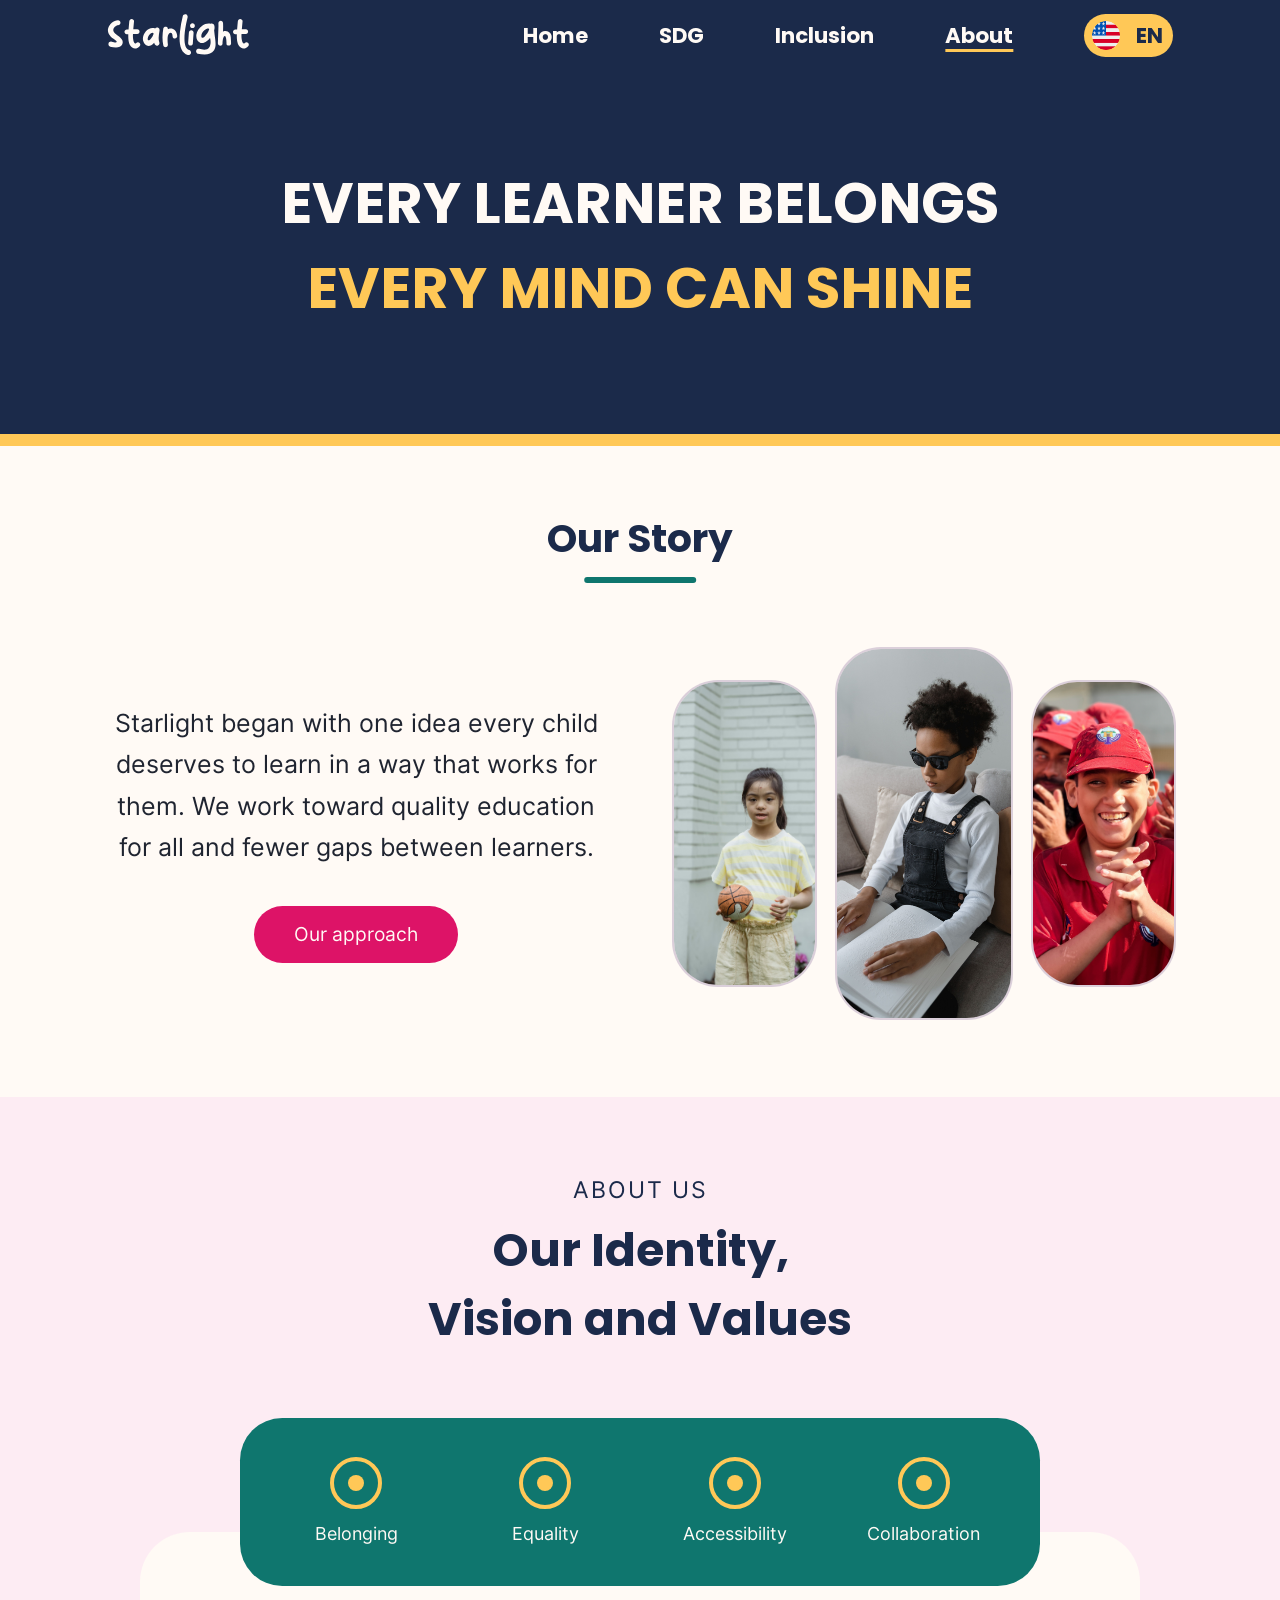
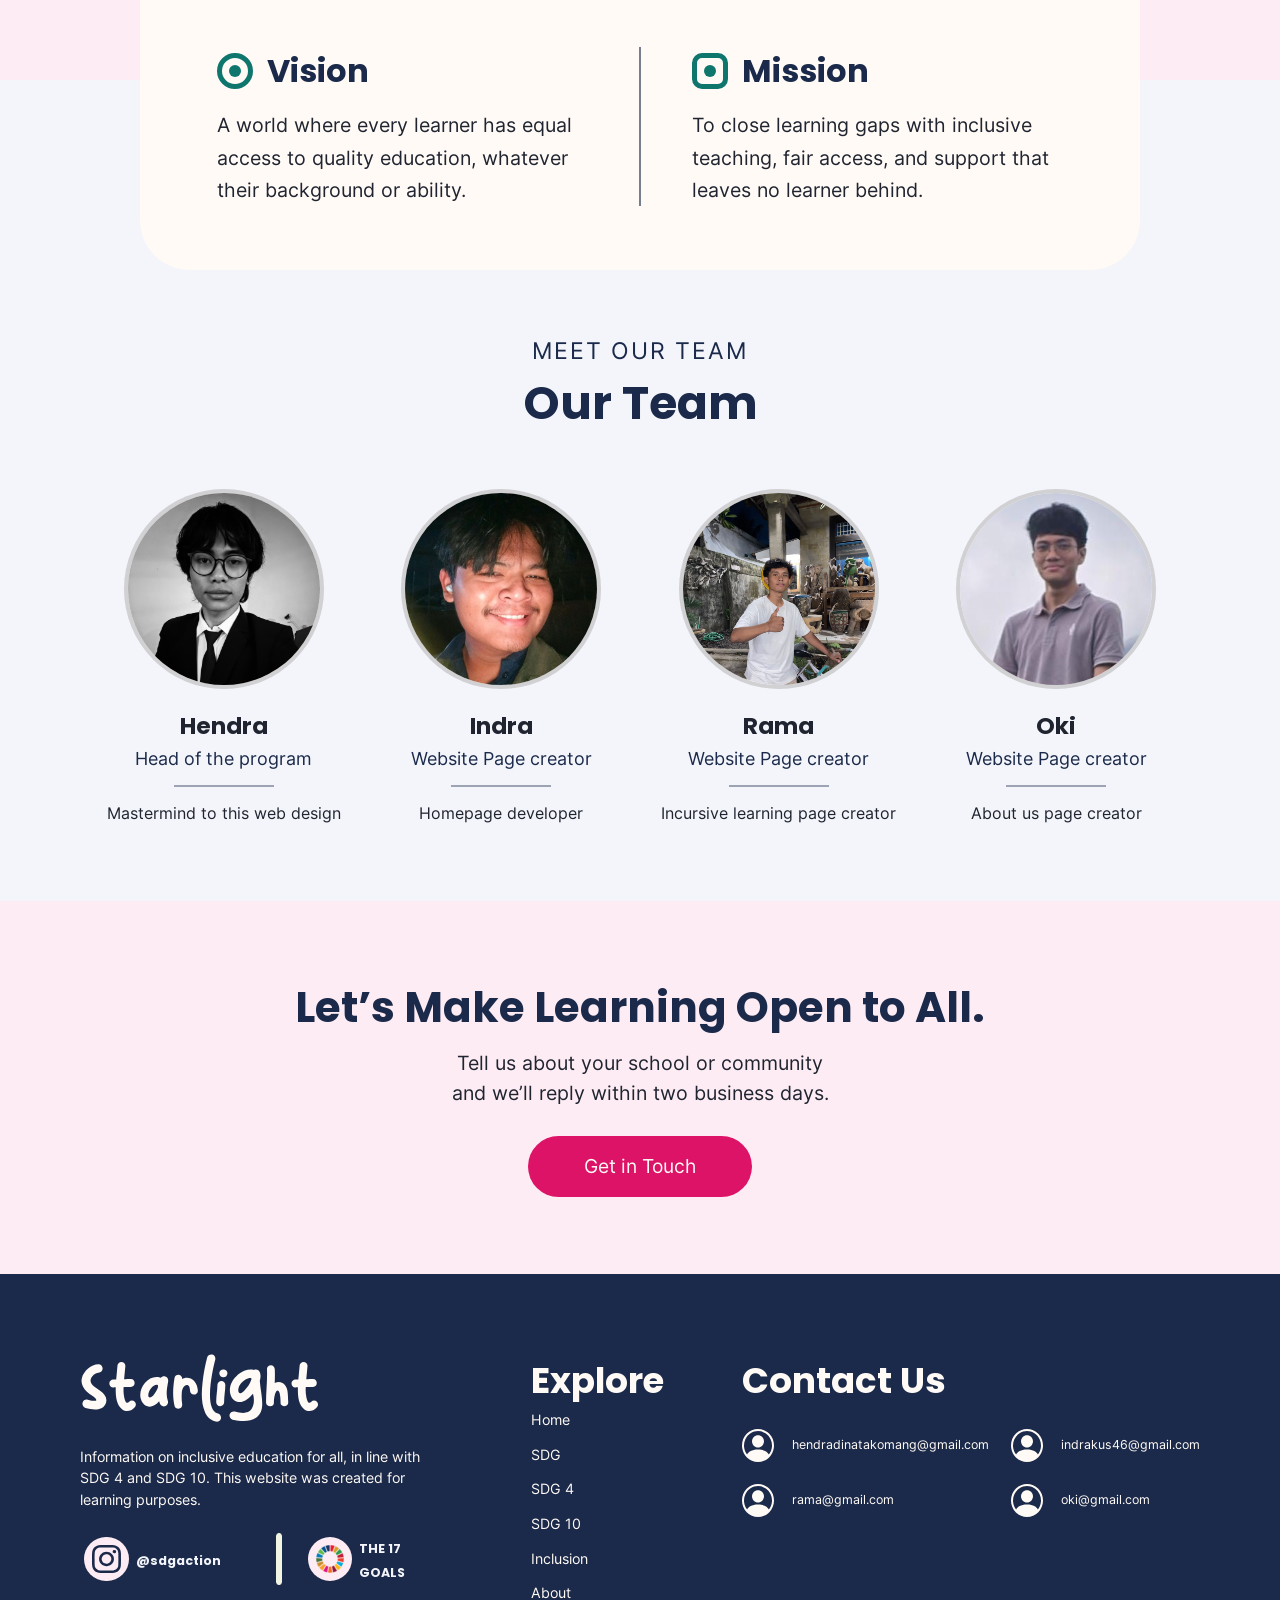
==== commit e448b509: "fix(about): update team section and story photos" ====
--- a/pages/about.html
+++ b/pages/about.html
@@ -79,9 +79,9 @@
 
           <!-- TO SWAP A PHOTO: change the src (and alt) below, or overwrite the file in /images/about -->
           <div class="ab-story__photos">
-            <img class="ab-photo ab-photo--side" src="../images/about/story-1.jpeg" alt="Describe photo 1">
-            <img class="ab-photo ab-photo--center" src="../images/about/story-2.png" alt="Describe photo 2">
-            <img class="ab-photo ab-photo--side" src="../images/about/story-3.png" alt="Describe photo 3">
+            <img class="ab-photo ab-photo--side" src="../images/about/story-1.jpg" alt="Describe photo 1">
+            <img class="ab-photo ab-photo--center" src="../images/about/story-2.jpg" alt="Describe photo 2">
+            <img class="ab-photo ab-photo--side" src="../images/about/story-3.jpg" alt="Describe photo 3">
           </div>
         </div>
       </div>
@@ -127,28 +127,28 @@
 
         <ul class="ab-team__grid">
           <li class="ab-member">
-            <img class="ab-avatar" src="../images/about/team-1.png" alt="Photo of team member 1">
+            <img class="ab-avatar" src="../images/about/team-1.jpeg" alt="Photo of team member 1">
+            <h3>Hendra</h3>
+            <p class="ab-member__role"><span class="en">Head of the program</span><span class="id">Kepala Program</span></p>
+            <p class="ab-member__bio"><span class="en">Mastermind to this web design</span><span class="id">Pembuat design inti</span></p>
+          </li>
+          <li class="ab-member">
+            <img class="ab-avatar" src="../images/about/team-2.jpeg" alt="Photo of team member 2">
+            <h3>Indra</h3>
+            <p class="ab-member__role"><span class="en">Website Page creator</span><span class="id">Pembuat halaman website</span></p>
+            <p class="ab-member__bio"><span class="en">Homepage developer</span><span class="id">Pembuat halaman beranda</span></p>
+          </li>
+          <li class="ab-member">
+            <img class="ab-avatar" src="../images/about/team-3.jpeg" alt="Photo of team member 3">
+            <h3>Rama</h3>
+            <p class="ab-member__role"><span class="en">Website Page creator</span><span class="id">Pembuat halaman website</span></p>
+            <p class="ab-member__bio"><span class="en">Incursive learning page creator</span><span class="id">Pembuat halaman incursive learning</span></p>
+          </li>
+          <li class="ab-member">
+            <img class="ab-avatar" src="../images/about/team-4.jpeg" alt="Photo of team member 4">
             <h3>Oki</h3>
-            <p class="ab-member__role"><span class="en">Master sleeper</span><span class="id">Tukang tidur</span></p>
-            <p class="ab-member__bio"><span class="en">He just slept all the time</span><span class="id">Tidur aja kerjaan nya</span></p>
-          </li>
-          <li class="ab-member">
-            <img class="ab-avatar" src="../images/about/team-2.png" alt="Photo of team member 2">
-            <h3>Indra</h3>
-            <p class="ab-member__role"><span class="en">Master baiter</span><span class="id">Master Pancing</span></p>
-            <p class="ab-member__bio"><span class="en">Professional Baiter</span><span class="id">Ahli mancing</span></p>
-          </li>
-          <li class="ab-member">
-            <img class="ab-avatar" src="../images/about/team-3.png" alt="Photo of team member 3">
-            <h3>Hendra</h3>
-            <p class="ab-member__role"><span class="en">The sigma</span><span class="id">Pria Sigma</span></p>
-            <p class="ab-member__bio"><span class="en">The cool but not evil guy</span><span class="id">Dingin tetapi tidak kejam</span></p>
-          </li>
-          <li class="ab-member">
-            <img class="ab-avatar" src="../images/about/team-4.jpeg" alt="Photo of team member 4">
-            <h3>Rama</h3>
-            <p class="ab-member__role"><span class="en">The real deal</span><span class="id">Keraz</span></p>
-            <p class="ab-member__bio"><span class="en">Using github since 1945</span><span class="id">Pemakai github sejak 1945</span></p>
+            <p class="ab-member__role"><span class="en">Website Page creator</span><span class="id">Pembuat halaman website</span></p>
+            <p class="ab-member__bio"><span class="en">About us page creator</span><span class="id">Pembuat halaman tentang kita</span></p>
           </li>
         </ul>
       </div>
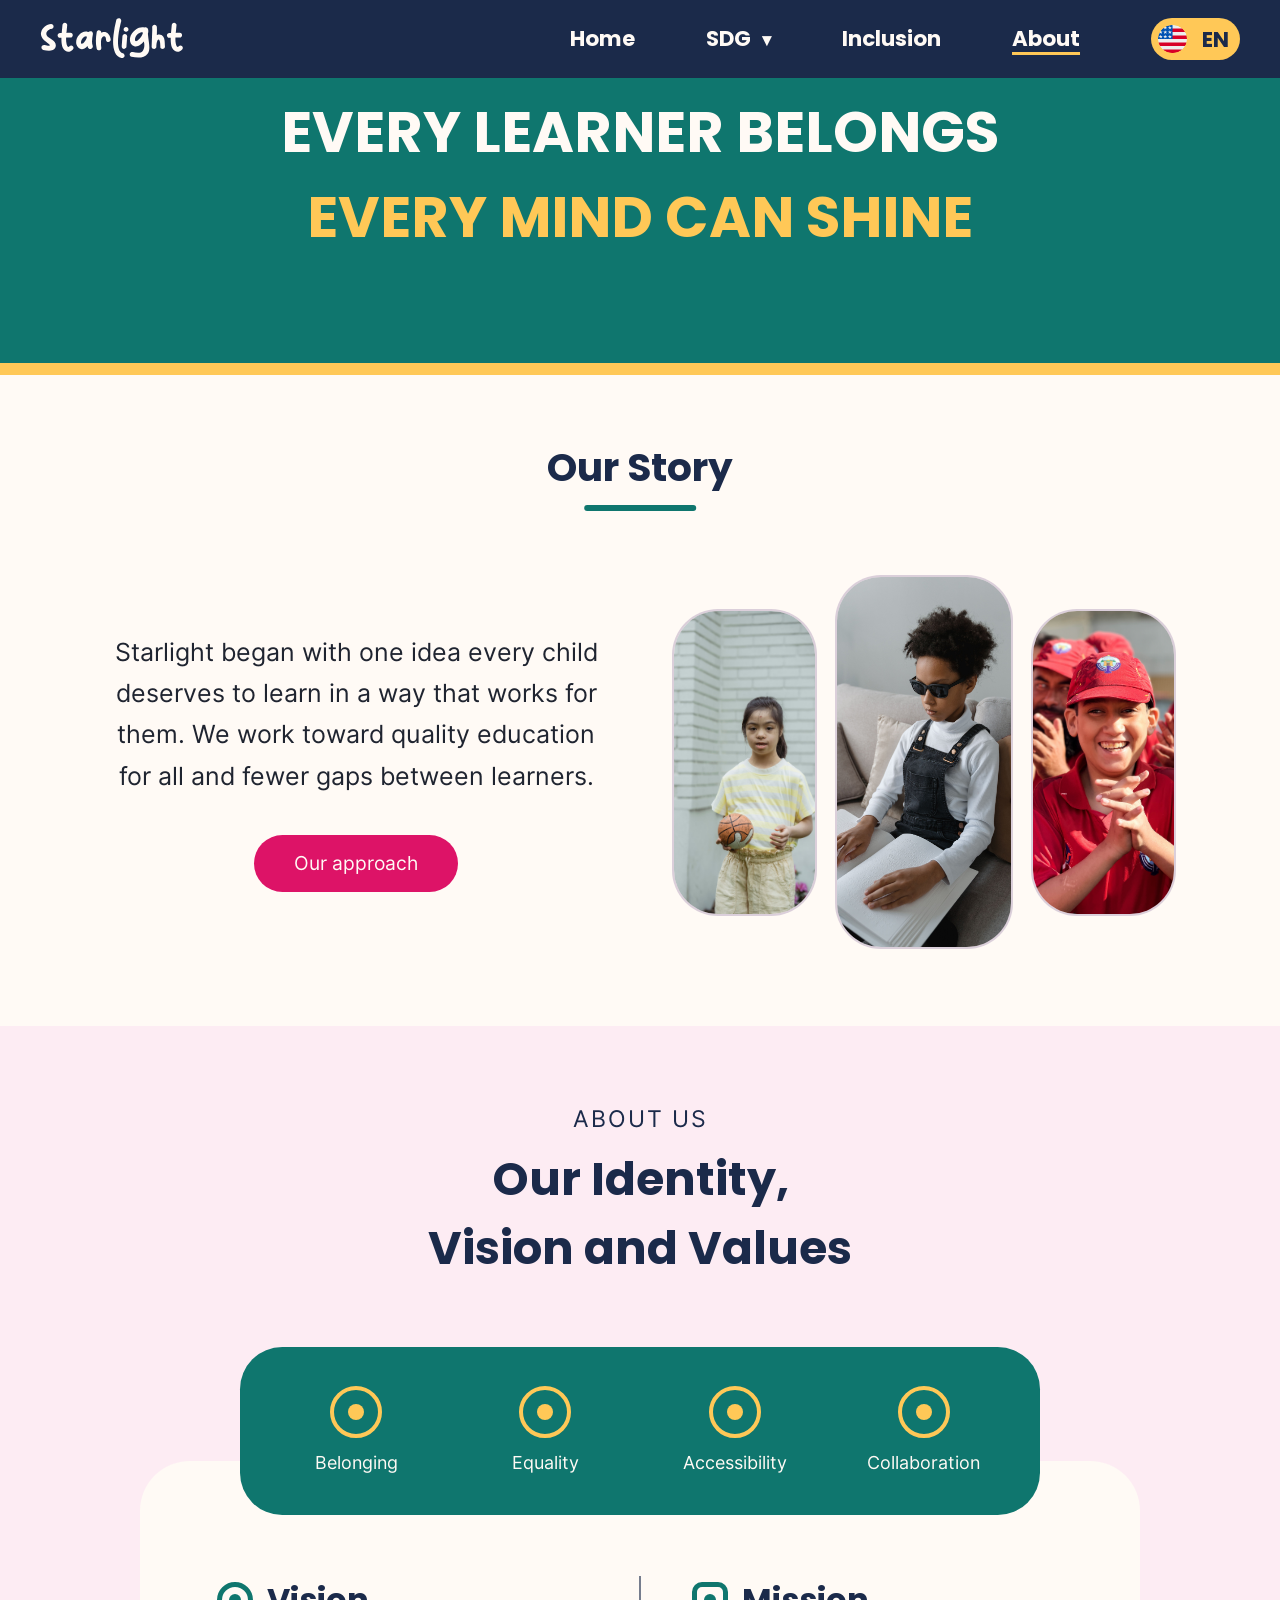
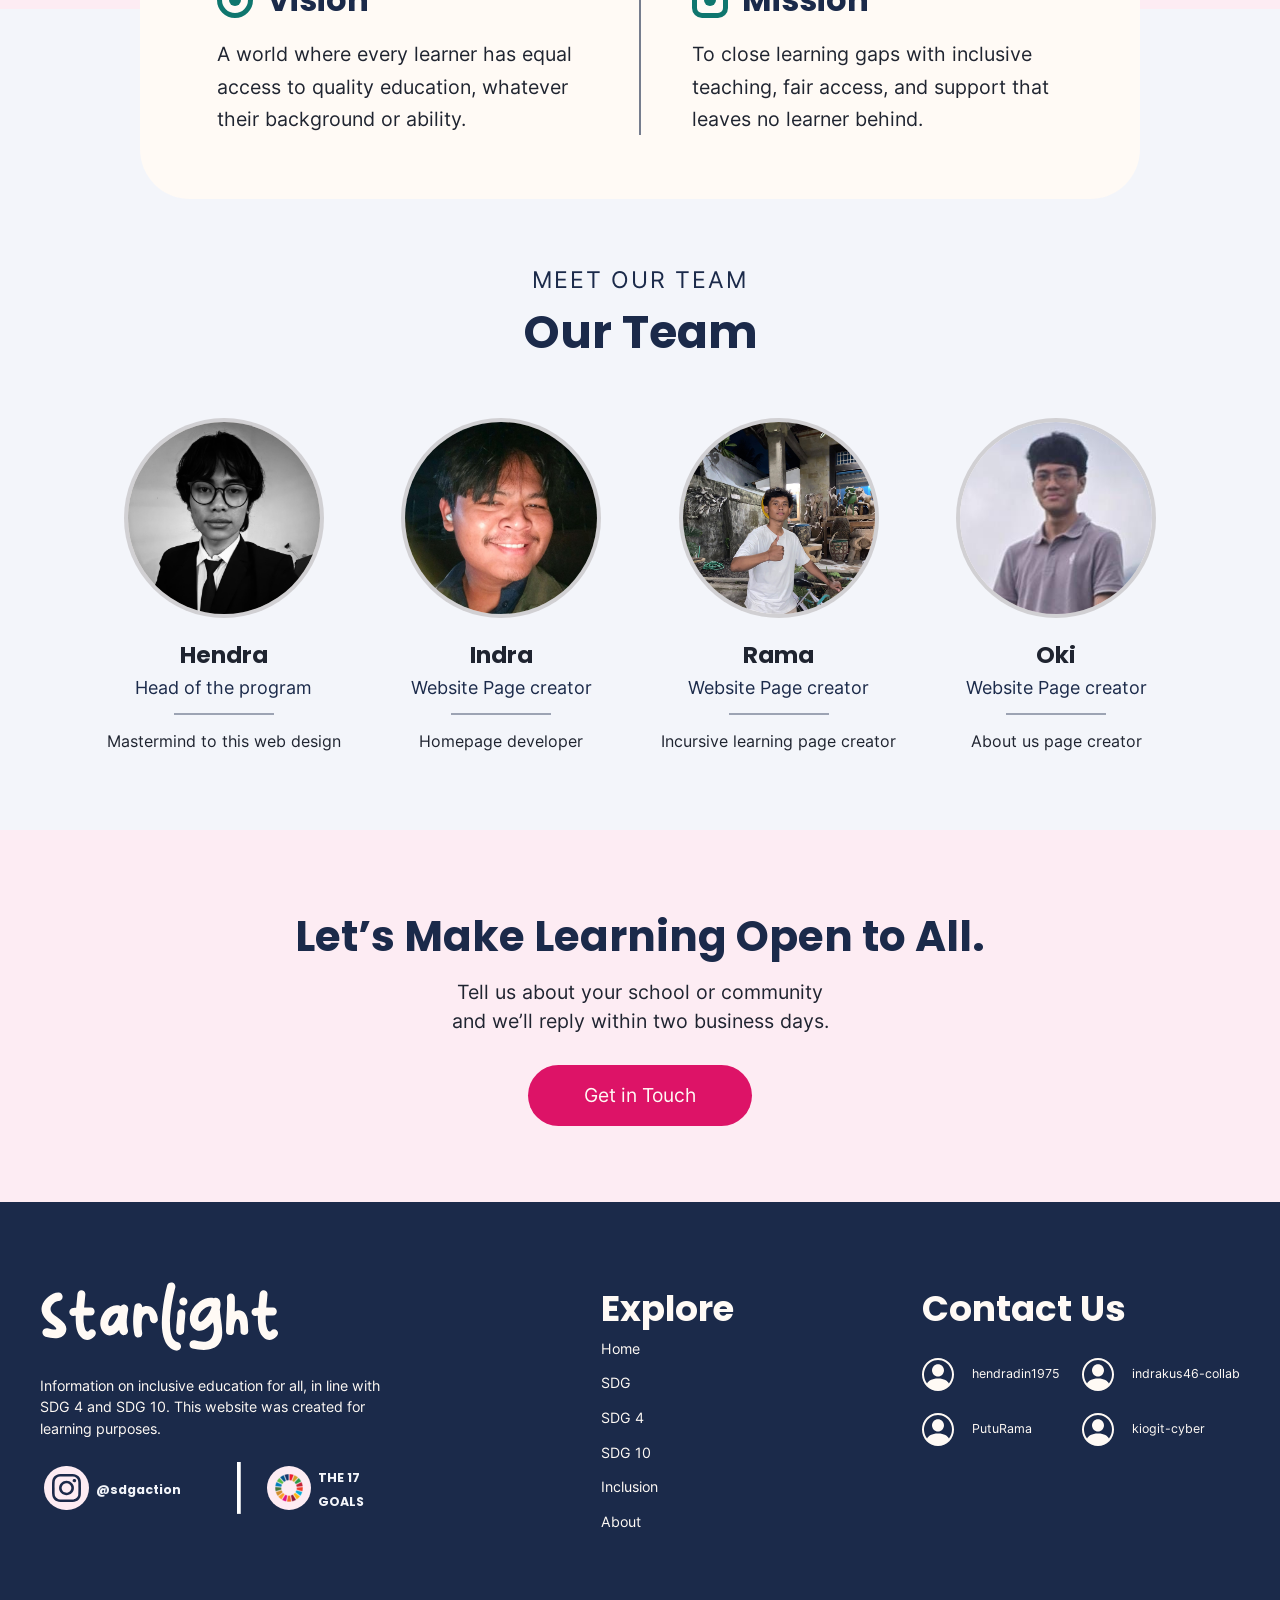
==== commit 255c52bb: "feat(main):merging css into one style.css" ====
--- a/pages/about.html
+++ b/pages/about.html
@@ -1,58 +1,63 @@
 <!DOCTYPE html>
-<html lang="en">
+<html lang="en" class="ab-page-document">
 <head>
   <meta charset="UTF-8">
   <meta name="viewport" content="width=device-width, initial-scale=1">
   <title>About Us | Starlight</title>
   <meta name="description" content="Starlight works toward quality education for all and fewer gaps between learners.">
-  <link rel="stylesheet" href="../CSS/sdg.css">
-  <link rel="stylesheet" href="../CSS/about.css">
+  <link rel="stylesheet" href="../CSS/style.css">
 </head>
 <body class="ab-page">
 
-  <!-- Navbar (same as the SDG page) -->
+  <!-- Navbar -->
     <header>
         <nav class="container-navbar">
-            <div class="container-logo">
-                <img src="../assets/starlight-logo-light.svg" alt="Starlight">
+            <div class="container">
+                <div class="flex">
+                    <div class="navbar-logo">
+                        <img src="../assets/starlight-logo-light.svg" alt="Starlight" />
+                    </div>
+                    <ul class="container-menu">
+                        <li>
+                            <a href="../index.html">
+                                <span class="en">Home</span>
+                                <span class="id">Beranda</span>
+                            </a>
+                        </li>
+                        <li class="dropdown">
+                            <a href="sdgs.html">
+                                SDG <span class="dropdown-arrow">&#9662;</span>
+                            </a>
+                            <ul class="dropdown-isi">
+                                <li><a href="sdgs4.html">SDG 4</a></li>
+                                <li><a href="sdgs10.html">SDG 10</a></li>
+                            </ul>
+                        </li>
+                        <li>
+                            <a href="inclusive.html">
+                                <span class="en">Inclusion</span>
+                                <span class="id">Inklusi</span>
+                            </a>
+                        </li>
+                        <li>
+                            <a href="about.html" class="active">
+                                <span class="en">About</span>
+                                <span class="id">Tentang</span>
+                            </a>
+                        </li>
+                        <li>
+                            <button type="button" class="lang-btn btn-en">
+                                <img src="../assets/logo-EN.png" alt="" />
+                                <span>EN</span>
+                            </button>
+                            <button type="button" class="lang-btn btn-id">
+                                <img src="../assets/logo-ID.png" alt="" />
+                                <span>ID</span>
+                            </button>
+                        </li>
+                    </ul>
+                </div>
             </div>
-            <ul class="container-menu">
-                <li>
-                    <a href="../index.html">
-                        <span class="en">Home</span>
-                        <span class="id">Beranda</span>
-                    </a>
-                </li>
-                <li class="dropdown">
-                    <a href="sdg.html">SDG</a>
-                    <ul class="dropdown-isi">
-                        <li><a href="sdgs4.html">SDG 4</a></li>
-                        <li><a href="sdgs10.html">SDG 10</a></li>
-                    </ul>
-                </li>
-                <li>
-                    <a href="inclusive.html">
-                        <span class="en">Inclusion</span>
-                        <span class="id">Inklusi</span>
-                    </a>
-                </li>
-                <li>
-                    <a href="about.html" class="active">
-                        <span class="en">About</span>
-                        <span class="id">Tentang</span>
-                    </a>
-                </li>
-                <li>
-                    <button type="button" class="lang-btn btn-en">
-                        <img src="../assets/logo-EN.png" alt="">
-                        <span>EN</span>
-                    </button>
-                    <button type="button" class="lang-btn btn-id">
-                        <img src="../assets/logo-ID.png" alt="">
-                        <span>ID</span>
-                    </button>
-                </li>
-            </ul>
         </nav>
     </header>
   <!-- Navbar -->
@@ -74,7 +79,7 @@
         <div class="ab-story__grid">
           <div class="ab-story__text">
             <p><span class="en">Starlight began with one idea every child deserves to learn in a way that works for them. We work toward quality education for all and fewer gaps between learners.</span><span class="id">Starlight berawal dari satu gagasan: setiap anak berhak belajar dengan cara yang sesuai bagi mereka. Kami bekerja menuju pendidikan berkualitas untuk semua dan berkurangnya kesenjangan antarpelajar.</span></p>
-            <a class="ab-btn" href="sdg.html"><span class="en">Our approach</span><span class="id">Pendekatan kami</span></a>
+            <a class="button ab-btn" href="sdgs.html"><span class="en">Our approach</span><span class="id">Pendekatan kami</span></a>
           </div>
 
           <!-- TO SWAP A PHOTO: change the src (and alt) below, or overwrite the file in /images/about -->
@@ -158,84 +163,102 @@
     <section class="ab-cta">
       <h2><span class="en">Let’s Make Learning Open to All.</span><span class="id">Mari Wujudkan Pembelajaran yang Terbuka untuk Semua.</span></h2>
       <p><span class="en">Tell us about your school or community and we’ll reply within two business days.</span><span class="id">Ceritakan tentang sekolah atau komunitasmu dan kami akan membalas dalam dua hari kerja.</span></p>
-      <a class="ab-btn ab-btn--cta" href="#contact"><span class="en">Get in Touch</span><span class="id">Hubungi Kami</span></a>
+      <a class="button ab-btn ab-btn--cta" href="#contact"><span class="en">Get in Touch</span><span class="id">Hubungi Kami</span></a>
     </section>
 
   </main>
 
-  <!-- Footer (same as the SDG page) -->
+  <!-- Footer -->
     <footer class="container-footer">
-        <div class="footer-left">
-            <div class="logo-starlight">
-                <img src="../assets/starlight-logo-light.svg" alt="Starlight">
-            </div>
-            <p>
-                <span class="en">Information on inclusive education for all, in line with SDG 4 and SDG 10. This website was created for learning purposes.</span>
-                <span class="id">Informasi tentang pendidikan inklusif untuk semua, sejalan dengan SDG 4 dan SDG 10. Website ini dibuat untuk keperluan pembelajaran.</span>
-            </p>
-            <div class="ig-web">
-                <div class="footer-ig">
-                    <div class="logo-ig">
-                        <img src="../assets/logo-ig.svg" alt="">
-                    </div>
-                    <a href="https://www.instagram.com/sdgaction/" target="_blank" rel="noopener">
-                        <span>@sdgaction</span>
-                    </a>
+        <div class="container">
+            <div class="flex flex-between">
+                <div class="footer-left">
+                    <div class="logo-starlight">
+                        <img src="../assets/starlight-logo-light.svg" alt="Starlight" />
+                    </div>
+                    <p>
+                        <span class="en"
+                            >Information on inclusive education for all, in line with SDG 4 and SDG 10. This website
+                            was created for learning purposes.</span
+                        >
+                        <span class="id"
+                            >Informasi tentang pendidikan inklusif untuk semua, sejalan dengan SDG 4 dan SDG 10.
+                            Website ini dibuat untuk keperluan pembelajaran.</span
+                        >
+                    </p>
+                    <div class="ig-web">
+                        <div class="footer-ig">
+                            <div class="logo-ig">
+                                <img src="../assets/logo-ig.svg" alt="" />
+                            </div>
+                            <a href="https://www.instagram.com/sdgaction/" target="_blank" rel="noopener">
+                                <span>@sdgaction</span>
+                            </a>
+                        </div>
+                        <div class="separator">
+                            <img src="../assets/logo-separator.png" alt="" />
+                        </div>
+                        <div class="footer-web">
+                            <div class="logo-sdg">
+                                <img src="../assets/logo-sdg.svg" alt="" />
+                            </div>
+                            <a href="https://sdgs.un.org/goals" target="_blank" rel="noopener">
+                                <span class="en">THE 17 GOALS</span>
+                                <span class="id">17 TUJUAN</span>
+                            </a>
+                        </div>
+                    </div>
                 </div>
-                <div class="separator">
-                    <img src="../assets/logo-separator.png" alt="">
-                </div>
-                <div class="footer-web">
-                    <div class="logo-sdg">
-                        <img src="../assets/logo-sdg.svg" alt="">
-                    </div>
-                    <a href="https://sdgs.un.org/goals" target="_blank" rel="noopener">
-                        <span class="en">THE 17 GOALS</span>
-                        <span class="id">17 TUJUAN</span>
-                    </a>
-                </div>
-            </div>
-        </div>
-
-        <nav class="footer-explore">
-            <h2>
-                <span class="en">Explore</span>
-                <span class="id">Jelajahi</span>
-            </h2>
-            <ul class="explore-list">
-                <li><a href="../index.html"><span class="en">Home</span><span class="id">Beranda</span></a></li>
-                <li><a href="sdg.html">SDG</a></li>
-                <li><a href="sdgs4.html">SDG 4</a></li>
-                <li><a href="sdgs10.html">SDG 10</a></li>
-                <li><a href="inclusive.html"><span class="en">Inclusion</span><span class="id">Inklusi</span></a></li>
-                <li><a href="about.html"><span class="en">About</span><span class="id">Tentang</span></a></li>
-            </ul>
-        </nav>
-
-        <div class="footer-right" id="contact">
-            <h2>
-                <span class="en">Contact Us</span>
-                <span class="id">Hubungi Kami</span>
-            </h2>
-            <div class="contacts">
-                <div class="contact-left">
-                    <div class="hendra">
-                        <img src="../assets/profile.svg" alt="">
-                        <a href="mailto:hendradinatakomang@gmail.com">hendradinatakomang@gmail.com</a>
-                    </div>
-                    <div class="rama">
-                        <img src="../assets/profile.svg" alt="">
-                        <a href="mailto:rama@gmail.com">rama@gmail.com</a>
-                    </div>
-                </div>
-                <div class="contact-right">
-                    <div class="indra">
-                        <img src="../assets/profile.svg" alt="">
-                        <a href="mailto:indrakus46@gmail.com">indrakus46@gmail.com</a>
-                    </div>
-                    <div class="oki">
-                        <img src="../assets/profile.svg" alt="">
-                        <a href="mailto:oki@gmail.com">oki@gmail.com</a>
+
+                <nav class="footer-explore">
+                    <h2>
+                        <span class="en">Explore</span>
+                        <span class="id">Jelajahi</span>
+                    </h2>
+                    <ul class="explore-list">
+                        <li>
+                            <a href="../index.html"><span class="en">Home</span><span class="id">Beranda</span></a>
+                        </li>
+                        <li><a href="sdgs.html">SDG</a></li>
+                        <li><a href="sdgs4.html">SDG 4</a></li>
+                        <li><a href="sdgs10.html">SDG 10</a></li>
+                        <li>
+                            <a href="inclusive.html"
+                                ><span class="en">Inclusion</span><span class="id">Inklusi</span></a
+                            >
+                        </li>
+                        <li>
+                            <a href="about.html"><span class="en">About</span><span class="id">Tentang</span></a>
+                        </li>
+                    </ul>
+                </nav>
+
+                <div class="footer-right" id="contact">
+                    <h2>
+                        <span class="en">Contact Us</span>
+                        <span class="id">Hubungi Kami</span>
+                    </h2>
+                    <div class="contacts">
+                        <div class="contact-left">
+                            <div class="hendra">
+                                <img src="../assets/profile.svg" alt="" />
+                                <a href="https://github.com/hendradin1975" target="_blank" rel="noopener">hendradin1975</a>
+                            </div>
+                            <div class="rama">
+                                <img src="../assets/profile.svg" alt="" />
+                                <a href="https://github.com/PutuRama" target="_blank" rel="noopener">PutuRama</a>
+                            </div>
+                        </div>
+                        <div class="contact-right">
+                            <div class="indra">
+                                <img src="../assets/profile.svg" alt="" />
+                                <a href="https://github.com/indrakus46-collab" target="_blank" rel="noopener">indrakus46-collab</a>
+                            </div>
+                            <div class="oki">
+                                <img src="../assets/profile.svg" alt="" />
+                                <a href="https://github.com/kiogit-cyber" target="_blank" rel="noopener">kiogit-cyber</a>
+                            </div>
+                        </div>
                     </div>
                 </div>
             </div>
--- a/CSS/style.css
+++ b/CSS/style.css
@@ -0,0 +1,1738 @@
+:root {
+    /* Warna */
+    --color-primary: #1b2a4a;
+    --color-sdg4: #c21f32;
+    --color-sdg10: #dd1367;
+    --color-support: #0f766e;
+    --color-highlight: #ffc857;
+    --color-bg: #fffaf5;
+    --color-bg-section: #f3f5fa;
+    --color-bg-sdg10: #fdecf3;
+    --color-text: #1f2430;
+    --color-on-dark: #fffaf5;
+    --ab-ink-rgb: 31, 36, 48;
+    --ab-navy-rgb: 27, 42, 74;
+    /* Teks di atas navy, merah, pink, atau teal */
+
+    /* Skala desain desktop (Figma 1440px) */
+    --u: min(100vw / 1440, 1px);
+
+    /* Font */
+    --font-heading: "Poppins", Arial, sans-serif;
+    --font-body: "Inter", Arial, sans-serif;
+
+    /* Ukuran teks */
+    --text-sm: 0.9375rem;
+    --text-md: clamp(1rem, 0.9rem + 0.5vw, 1.125rem);
+    --text-lg: clamp(1.125rem, 1rem + 0.5vw, 1.25rem);
+    --text-h3: clamp(1.5rem, 1rem + 1.5vw, 2rem);
+    --text-h2: clamp(1.75rem, 1rem + 2.5vw, 3rem);
+    --text-h1: clamp(2rem, 1rem + 4vw, 3.5rem);
+
+    /* Jarak */
+    --space-1: 0.5rem;
+    /* 8px */
+    --space-2: 1rem;
+    /* 16px */
+    --space-3: 1.5rem;
+    /* 24px */
+    --space-4: 2.5rem;
+    /* 40px */
+    --space-5: 4rem;
+    /* 64px */
+
+    /* Bentuk */
+    --radius-sm: 8px;
+    --radius-md: 16px;
+    --radius-lg: 28px;
+    --radius-xl: 40px;
+    --radius-pill: 999px;
+    --shadow: 0 4px 12px rgba(0, 0, 0, 0.15);
+
+    /* Layout */
+    --container: 1200px;
+    --ab-pad: clamp(20px, 5vw, 80px);
+}
+
+/* Font Default */
+@font-face {
+    font-family: "Poppins";
+    src: url(../fonts/Poppins-Bold.ttf);
+    font-weight: 700;
+    font-display: swap;
+}
+@font-face {
+    font-family: "Inter";
+    src: url(../fonts/Inter-Regular.otf);
+    font-weight: 400;
+    font-display: swap;
+}
+/* Font Default */
+
+/* Konfigurasi Tag HTML */
+* {
+    box-sizing: border-box;
+    margin: 0;
+    padding: 0;
+}
+body {
+    font-family: var(--font-body);
+    color: var(--color-text);
+}
+h1,
+h2,
+h3 {
+    font-family: var(--font-heading);
+}
+a:focus-visible {
+    outline: 3px solid var(--color-highlight);
+    outline-offset: 3px;
+}
+/* Konfigurasi Tag HTML */
+
+/* Kelas dipakek ulang */
+.container {
+    max-width: 1200px;
+    margin-inline: auto;
+}
+.flex {
+    display: flex;
+    justify-content: center;
+    align-items: center;
+}
+.flex-between {
+    justify-content: space-between;
+}
+.flex-column {
+    flex-direction: column;
+}
+.button {
+    display: inline-flex;
+    align-items: center;
+    justify-content: center;
+    text-decoration: none;
+}
+/* Kelas dipakek ulang */
+
+/* ----- Navbar ----- */
+.container-navbar {
+    background-color: var(--color-primary);
+    padding: calc(20 * var(--u)) 0;
+    position: fixed;
+    width: 100%;
+}
+.container-navbar .flex {
+    justify-content: space-between;
+}
+.navbar-logo {
+    display: flex;
+    align-items: center;
+    height: calc(48 * var(--u));
+}
+.navbar-logo img {
+    height: 100%;
+}
+.container-logo {
+    display: flex;
+    align-items: center;
+    height: calc(48 * var(--u));
+}
+.container-logo img {
+    height: 100%;
+}
+.dropdown {
+    position: relative;
+}
+.dropdown-isi {
+    display: none;
+    position: absolute;
+    top: 100%;
+    left: 50%;
+    transform: translateX(-50%);
+    min-width: calc(180 * var(--u));
+    padding: calc(16 * var(--u)) calc(20 * var(--u));
+    list-style: none;
+    text-align: center;
+    background-color: var(--color-primary);
+    border-radius: calc(16 * var(--u));
+    box-shadow: var(--shadow);
+    z-index: 10;
+}
+.dropdown-isi li {
+    padding: calc(8 * var(--u)) 0;
+}
+.dropdown-arrow {
+    display: inline-block;
+    font-size: calc(20 * var(--u));
+    margin-left: 6px;
+    transition: all 0.3s ease;
+}
+.dropdown:hover .dropdown-isi {
+    display: block;
+}
+.dropdown:hover .dropdown-arrow {
+    transform: rotate(180deg);
+}
+.container-menu {
+    list-style: none;
+    display: flex;
+    align-items: center;
+    gap: calc(80 * var(--u));
+}
+.container-menu a {
+    color: var(--color-on-dark);
+    font-family: var(--font-heading);
+    font-weight: 700;
+    font-size: calc(24 * var(--u));
+    text-decoration: none;
+}
+.container-menu a:hover {
+    text-decoration: underline;
+}
+.container-menu a.active {
+    text-decoration: underline;
+    text-decoration-color: var(--color-highlight);
+    text-decoration-thickness: 3px;
+    text-underline-offset: 6px;
+}
+.lang-btn {
+    display: flex;
+    align-items: center;
+    justify-content: space-between;
+    width: calc(100 * var(--u));
+    height: calc(48 * var(--u));
+    padding: 0 calc(8 * var(--u));
+    border: 0;
+    border-radius: var(--radius-pill);
+    background-color: var(--color-highlight);
+    overflow: hidden;
+    cursor: pointer;
+}
+.lang-btn img {
+    width: calc(32 * var(--u));
+    height: calc(32 * var(--u));
+    border-radius: 50%;
+    object-fit: cover;
+}
+.lang-btn span {
+    font-family: var(--font-heading);
+    font-weight: bold;
+    font-size: calc(24 * var(--u));
+    color: var(--color-primary);
+}
+.btn-id {
+    display: none;
+    flex-direction: row-reverse;
+}
+.btn-en {
+    padding: 0 calc(12 * var(--u)) 0 calc(8 * var(--u));
+}
+.btn-id {
+    padding: 0 calc(8 * var(--u)) 0 calc(12 * var(--u));
+}
+.btn-en img {
+    animation: from-right 0.35s;
+}
+.btn-en span {
+    animation: from-left 0.35s;
+}
+.btn-id img {
+    animation: from-left 0.35s;
+}
+.btn-id span {
+    animation: from-right 0.35s;
+}
+@keyframes from-left {
+    from {
+        transform: translateX(calc(-50 * var(--u)));
+    }
+}
+@keyframes from-right {
+    from {
+        transform: translateX(calc(50 * var(--u)));
+    }
+}
+.id {
+    display: none;
+}
+body.indo .en {
+    display: none;
+}
+body.indo .id {
+    display: inline;
+}
+/* ----- Navbar ----- */
+
+/* ----- Hero Homepage ----- */
+.container-hero {
+    height: calc(540 * var(--u));
+    padding: calc(120 * var(--u));
+    display: flex;
+    flex-direction: column;
+    justify-content: center;
+    background-color: var(--color-primary);
+    background-image:
+        linear-gradient(to right, rgba(27, 42, 74, 0.9) 0%, rgba(27, 42, 74, 0.5) 60%, rgba(27, 42, 74, 0.1) 100%),
+        url("../images/Home/background.jpg");
+    background-size: cover;
+    background-position: center;
+    background-repeat: no-repeat;
+    color: var(--color-on-dark);
+}
+.container-hero h1 {
+    font-size: calc(64 * var(--u));
+    max-width: calc(700 * var(--u));
+    margin-bottom: calc(24 * var(--u));
+}
+.container-hero h2 {
+    font-family: var(--font-body);
+    font-size: calc(24 * var(--u));
+    font-weight: 400;
+}
+/* ----- Hero Homepage ----- */
+
+/* ----- Pengenalan Pendidikan Inklusif Homepage ----- */
+.container-about {
+    background-color: var(--color-support);
+    min-height: calc(560 * var(--u));
+    padding: calc(80 * var(--u)) calc(120 * var(--u));
+    display: flex;
+    align-items: center;
+    justify-content: space-between;
+    gap: calc(80 * var(--u));
+}
+.about-photo {
+    position: relative;
+    width: calc(560 * var(--u));
+    height: calc(400 * var(--u));
+    flex-shrink: 0;
+}
+.about-photo img {
+    width: 100%;
+    height: 100%;
+    object-fit: cover;
+    border-radius: calc(28 * var(--u));
+}
+.about-text h2 {
+    font-size: calc(48 * var(--u));
+    color: var(--color-on-dark);
+    margin-bottom: calc(24 * var(--u));
+}
+.about-text p {
+    font-size: calc(24 * var(--u));
+    color: var(--color-on-dark);
+    max-width: calc(560 * var(--u));
+    margin-bottom: calc(40 * var(--u));
+}
+.about-buttons {
+    display: flex;
+    align-items: center;
+    gap: calc(24 * var(--u));
+}
+.btn-about,
+.btn-more {
+    display: flex;
+    align-items: center;
+    justify-content: center;
+    gap: calc(8 * var(--u));
+    height: calc(56 * var(--u));
+    padding: 0 calc(32 * var(--u));
+    border-radius: calc(28 * var(--u));
+    font-family: var(--font-heading);
+    font-weight: 700;
+    font-size: calc(20 * var(--u));
+    text-decoration: none;
+}
+.btn-about {
+    border: 3px solid var(--color-on-dark);
+    color: var(--color-on-dark);
+}
+.btn-more {
+    background-color: var(--color-highlight);
+    color: var(--color-primary);
+}
+.btn-about:hover,
+.btn-more:hover {
+    text-decoration: underline;
+}
+/* ----- Pengenalan Pendidikan Inklusif Homepage ----- */
+
+/* ----- Program Homepage ----- */
+.container-programs {
+    background-color: var(--color-bg-sdg10);
+    padding: calc(80 * var(--u)) calc(120 * var(--u));
+}
+.container-programs h2 {
+    font-size: calc(48 * var(--u));
+    color: var(--color-primary);
+    text-align: center;
+    margin-bottom: calc(56 * var(--u));
+}
+.programs-list {
+    display: grid;
+    grid-template-columns: repeat(4, 1fr);
+    gap: calc(40 * var(--u));
+    align-items: start;
+}
+.program-card {
+    background-color: var(--color-highlight);
+    border-radius: calc(16 * var(--u));
+    overflow: hidden;
+    min-height: calc(420 * var(--u));
+    padding: calc(12 * var(--u)) calc(12 * var(--u)) 0;
+}
+.program-card img {
+    width: 100%;
+    height: calc(200 * var(--u));
+    object-fit: cover;
+    display: block;
+    border-radius: calc(16 * var(--u));
+}
+.program-text {
+    padding: calc(20 * var(--u));
+    text-align: center;
+}
+.program-text h3 {
+    font-size: calc(24 * var(--u));
+    color: var(--color-primary);
+    margin-bottom: calc(12 * var(--u));
+}
+.program-text p {
+    font-size: calc(18 * var(--u));
+    color: var(--color-text);
+}
+/* ----- Program Homepage ----- */
+
+/* ----- Pengenalan SDG Homepage ----- */
+.container-sdg-intro {
+    background-color: var(--color-bg);
+    padding: calc(80 * var(--u)) calc(200 * var(--u));
+    display: flex;
+    flex-direction: column;
+    align-items: center;
+    text-align: center;
+}
+.container-sdg-intro h2 {
+    font-size: calc(48 * var(--u));
+    color: var(--color-primary);
+    margin-bottom: calc(40 * var(--u));
+}
+.sdg-wheel {
+    width: calc(360 * var(--u));
+    height: calc(360 * var(--u));
+    margin-bottom: calc(40 * var(--u));
+}
+.sdg-wheel img {
+    width: 100%;
+    height: 100%;
+    object-fit: contain;
+}
+.container-sdg-intro p {
+    font-size: calc(24 * var(--u));
+    color: var(--color-text);
+    max-width: calc(900 * var(--u));
+    margin-bottom: calc(40 * var(--u));
+}
+.btn-sdg {
+    display: flex;
+    align-items: center;
+    justify-content: center;
+    width: calc(200 * var(--u));
+    height: calc(64 * var(--u));
+    border-radius: calc(32 * var(--u));
+    background-color: var(--color-highlight);
+    color: var(--color-primary);
+    font-family: var(--font-heading);
+    font-weight: 700;
+    font-size: calc(22 * var(--u));
+    text-decoration: none;
+}
+.btn-sdg:hover {
+    text-decoration: underline;
+}
+/* ----- Pengenalan SDG Homepage ----- */
+
+/* ----- Fokus SDG 4 dan SDG 10 Homepage ----- */
+.container-focus4,
+.container-focus10 {
+    padding: calc(80 * var(--u)) calc(120 * var(--u));
+    display: flex;
+    align-items: center;
+    justify-content: center;
+}
+.container-focus4 {
+    background-color: var(--color-primary);
+    background-image: url("../images/photo-sdg-1.jpg");
+    background-size: cover;
+    background-position: center;
+    background-repeat: no-repeat;
+}
+.container-focus10 {
+    background-color: var(--color-support);
+}
+.focus-card {
+    width: 100%;
+    min-height: calc(400 * var(--u));
+    padding: calc(40 * var(--u));
+    border-radius: calc(40 * var(--u));
+    background-color: var(--color-bg-section);
+    display: flex;
+    align-items: center;
+    gap: calc(60 * var(--u));
+}
+.card-sdg10 {
+    background-color: var(--color-bg-sdg10);
+}
+.focus-logo {
+    width: calc(300 * var(--u));
+    height: calc(300 * var(--u));
+    flex-shrink: 0;
+}
+.focus-logo img {
+    width: 100%;
+    height: 100%;
+    object-fit: cover;
+    border-radius: calc(28 * var(--u));
+}
+.focus-text p {
+    font-size: calc(24 * var(--u));
+    color: var(--color-text);
+    margin-bottom: calc(32 * var(--u));
+}
+.focus-text .learn {
+    background-color: var(--color-sdg4);
+    width: calc(200 * var(--u));
+    height: calc(64 * var(--u));
+    display: flex;
+    align-items: center;
+    justify-content: center;
+    border-radius: calc(32 * var(--u));
+    font-family: var(--font-heading);
+    font-size: calc(22 * var(--u));
+    font-weight: 700;
+    color: var(--color-on-dark);
+    text-decoration: none;
+}
+.card-sdg10 .learn {
+    background-color: var(--color-sdg10);
+}
+.focus-text .learn:hover {
+    text-decoration: underline;
+}
+.focus-text .learn:focus-visible {
+    outline-color: var(--color-primary);
+}
+/* ----- Fokus SDG 4 dan SDG 10 Homepage ----- */
+
+/* ----- Halaman Overview SDG ----- */
+/* ----- Hero Overview SDG ----- */
+.sdgs-hero {
+    height: calc(540 * var(--u));
+    padding: calc(120 * var(--u));
+    background-image: linear-gradient(rgba(0, 0, 0, 0.5), rgba(0, 0, 0, 0.5)), url("../images/sdgs/hero.jpg");
+    background-size: cover;
+    background-position: center;
+    background-repeat: no-repeat;
+    color: #f3f5fa;
+}
+.sdgs-hero .container {
+    display: block;
+}
+.sdgs-hero__label {
+    font-size: calc(24 * var(--u));
+    font-weight: bold;
+}
+.sdgs-hero h1 {
+    font-size: calc(48 * var(--u));
+}
+.sdgs-hero__text {
+    font-size: calc(24 * var(--u));
+    font-weight: bold;
+    max-width: calc(600 * var(--u));
+}
+/* ----- Hero Overview SDG ----- */
+
+/* ----- Bagian Pengenalan SDG ----- */
+.sdgs-insight {
+    background-color: var(--color-primary);
+    height: calc(1000 * var(--u));
+}
+.sdgs-insight .flex {
+    align-items: unset;
+}
+.sdgs-insight__intro {
+    display: flex;
+    flex-direction: column;
+    align-items: center;
+    padding: calc(40 * var(--u)) 0;
+    text-align: center;
+}
+.sdgs-insight__intro h2 {
+    color: var(--color-on-dark);
+    font-size: calc(48 * var(--u));
+    margin-bottom: calc(24 * var(--u));
+}
+.sdgs-insight__intro p {
+    color: var(--color-on-dark);
+    font-size: calc(24 * var(--u));
+}
+.sdgs-insight__un {
+    display: flex;
+    justify-content: space-between;
+}
+.sdgs-insight__left {
+    display: flex;
+    flex-direction: column;
+    align-items: flex-start;
+    justify-content: space-between;
+    height: calc(600 * var(--u));
+}
+.sdgs-insight__left-text h3 {
+    font-size: calc(96 * var(--u));
+    color: var(--color-on-dark);
+}
+.sdgs-insight__left-text p {
+    font-size: calc(32 * var(--u));
+    color: var(--color-on-dark);
+    max-width: calc(600 * var(--u));
+}
+.sdgs-insight__link {
+    background-color: var(--color-support);
+    width: calc(360 * var(--u));
+    height: calc(80 * var(--u));
+    border-radius: calc(40 * var(--u));
+    display: flex;
+    align-items: center;
+    justify-content: space-between;
+    padding: 0 calc(24 * var(--u));
+    text-decoration: none;
+}
+.sdgs-insight__link span {
+    font-size: calc(32 * var(--u));
+    color: var(--color-on-dark);
+    font-weight: 600;
+}
+.sdgs-insight__link img {
+    height: calc(24 * var(--u));
+}
+.sdgs-insight__right {
+    height: calc(600 * var(--u));
+    width: calc(429 * var(--u));
+    border-radius: calc(30 * var(--u));
+    padding: calc(16 * var(--u));
+    background: rgba(217, 217, 217, 0.3);
+    -webkit-backdrop-filter: blur(4px);
+    backdrop-filter: blur(4px);
+    border: 1px solid rgba(255, 255, 255, 0.35);
+}
+.sdgs-insight__logo {
+    height: calc(397 * var(--u));
+    width: calc(397 * var(--u));
+    padding: calc(39 * var(--u));
+    background-color: var(--color-bg-section);
+    border-radius: calc(14 * var(--u));
+    margin-bottom: calc(40 * var(--u));
+}
+.sdgs-insight__logo img {
+    height: 100%;
+}
+.sdgs-insight__right p {
+    font-size: calc(26 * var(--u));
+    text-align: center;
+    color: var(--color-on-dark);
+}
+/* ----- Bagian Pengenalan SDG ----- */
+
+/* ----- Jeda Overview SDG ----- */
+.sdgs-break {
+    height: calc(320 * var(--u));
+    display: flex;
+    flex-direction: column;
+    align-items: center;
+    justify-content: center;
+    padding: 0 calc(200 * var(--u));
+}
+.sdgs-break h2 {
+    font-size: calc(48 * var(--u));
+    text-align: center;
+}
+.sdgs-break p {
+    font-size: calc(32 * var(--u));
+    text-align: center;
+}
+/* ----- Jeda Overview SDG ----- */
+
+/* ----- Kartu SDG ----- */
+.sdgs-cards {
+    background-color: var(--color-primary);
+    background-image: linear-gradient(rgba(0, 0, 0, 0.5)), url("../images/sdgs/focus.jpg");
+    background-size: cover;
+    background-position: center;
+    background-repeat: no-repeat;
+}
+.sdgs-cards .flex {
+    height: calc(860 * var(--u));
+}
+.sdgs-card {
+    height: calc(780 * var(--u));
+    background-color: var(--color-bg-sdg10);
+    width: calc(480 * var(--u));
+    padding: calc(12 * var(--u)) calc(12 * var(--u)) calc(18 * var(--u));
+    border-radius: calc(40 * var(--u));
+    display: flex;
+    flex-direction: column;
+    justify-content: space-between;
+    align-items: center;
+}
+.sdgs-card__logo {
+    height: calc(454 * var(--u));
+}
+.sdgs-card__logo img {
+    height: 100%;
+    border-radius: calc(28 * var(--u));
+}
+.sdgs-card__content {
+    display: flex;
+    flex-direction: column;
+    align-items: center;
+    justify-content: center;
+    color: var(--color-text);
+}
+.sdgs-card__content h3 {
+    font-size: calc(32 * var(--u));
+    text-align: center;
+}
+.sdgs-card__content p {
+    font-size: calc(20 * var(--u));
+    text-align: center;
+}
+.sdgs-card .learn {
+    background-color: var(--color-sdg4);
+    width: calc(200 * var(--u));
+    height: calc(70 * var(--u));
+    display: flex;
+    align-items: center;
+    justify-content: center;
+    border-radius: calc(35 * var(--u));
+    font-size: calc(24 * var(--u));
+    font-weight: 700;
+    color: var(--color-on-dark);
+    text-decoration: none;
+}
+.sdgs-card--sdg10 .learn {
+    background-color: var(--color-sdg10);
+}
+.sdgs-card .learn:hover {
+    text-decoration: underline;
+}
+.sdgs-card .learn:focus-visible {
+    outline-color: var(--color-primary);
+}
+/* ----- Kartu SDG ----- */
+
+/* ----- Komponen Target dan Modal SDG ----- */
+.sdgs-target-card {
+    padding: var(--space-3);
+    border-radius: var(--radius-lg);
+    background-color: #fff;
+    box-shadow: var(--shadow);
+}
+.sdgs-read-more,
+.modal-close {
+    display: inline-flex;
+    align-items: center;
+    min-height: 44px;
+    padding: 0 var(--space-3);
+    border-radius: var(--radius-pill);
+    background-color: var(--color-sdg4);
+    color: var(--color-on-dark);
+    font-weight: 700;
+    text-decoration: none;
+}
+.modal {
+    display: none;
+    position: fixed;
+    inset: 0;
+    z-index: 100;
+    align-items: center;
+    justify-content: center;
+}
+.modal:target {
+    display: flex;
+}
+.modal-bg {
+    position: absolute;
+    inset: 0;
+    background-color: rgba(0, 0, 0, 0.6);
+}
+.modal-box {
+    position: relative;
+    width: 60vw;
+    max-height: 80vh;
+    overflow: auto;
+    display: grid;
+    grid-template-columns: 1fr 1fr;
+    gap: var(--space-3);
+    padding: var(--space-3);
+    border-radius: var(--radius-lg);
+    background-color: #fff;
+    color: var(--color-text);
+    box-shadow: var(--shadow);
+}
+.modal-box img {
+    width: 100%;
+    height: 100%;
+    min-height: 260px;
+    object-fit: cover;
+    border-radius: var(--radius-md);
+}
+.modal-text h3 {
+    font-size: var(--text-h3);
+    margin-bottom: var(--space-2);
+}
+.modal-text p {
+    font-size: var(--text-base);
+    margin-bottom: var(--space-3);
+}
+/* ----- Komponen Target dan Modal SDG ----- */
+/* ----- Halaman Overview SDG ----- */
+
+/* ----- Footer ----- */
+.container-footer {
+    background-color: var(--color-primary);
+    min-height: calc(400 * var(--u));
+    padding: calc(90 * var(--u)) 0;
+}
+.container-footer .flex {
+    gap: calc(40 * var(--u));
+    align-items: unset;
+}
+.footer-left {
+    max-width: calc(420 * var(--u));
+}
+.footer-left > p {
+    font-size: calc(16 * var(--u));
+    max-width: calc(400 * var(--u));
+    color: var(--color-on-dark);
+    margin-bottom: calc(25 * var(--u));
+}
+.logo-starlight img {
+    width: calc(270 * var(--u));
+    margin-bottom: calc(24 * var(--u));
+}
+.ig-web {
+    display: flex;
+    gap: calc(24 * var(--u));
+    margin-top: calc(18 * var(--u));
+    align-items: center;
+}
+.ig-web a {
+    text-decoration: none;
+}
+.ig-web a:hover {
+    text-decoration: underline solid var(--color-bg);
+}
+.footer-ig {
+    display: flex;
+    align-items: center;
+    height: calc(60 * var(--u));
+    width: calc(210 * var(--u));
+    padding: calc(5 * var(--u));
+    border-radius: calc(30 * var(--u));
+    gap: calc(8 * var(--u));
+}
+.logo-ig {
+    background-color: var(--color-bg-sdg10);
+    height: calc(50 * var(--u));
+    width: calc(50 * var(--u));
+    display: flex;
+    align-items: center;
+    justify-content: center;
+    border-radius: calc(25 * var(--u));
+}
+.logo-ig img {
+    height: calc(32 * var(--u));
+}
+.footer-ig span,
+.footer-web span {
+    font-family: var(--font-heading);
+    font-weight: 700;
+    font-size: calc(14 * var(--u));
+    color: var(--color-bg-section);
+}
+.separator {
+    height: calc(58 * var(--u));
+}
+.separator img {
+    height: 100%;
+}
+.footer-web {
+    display: flex;
+    align-items: center;
+    height: calc(60 * var(--u));
+    width: calc(180 * var(--u));
+    padding: calc(5 * var(--u));
+    border-radius: calc(30 * var(--u));
+    gap: calc(8 * var(--u));
+}
+.logo-sdg {
+    background-color: var(--color-bg-sdg10);
+    height: calc(50 * var(--u));
+    width: calc(50 * var(--u));
+    display: flex;
+    align-items: center;
+    justify-content: center;
+    border-radius: calc(25 * var(--u));
+}
+.logo-sdg img {
+    height: calc(32 * var(--u));
+}
+.footer-explore h2,
+.footer-right h2 {
+    color: var(--color-on-dark);
+    font-size: calc(40 * var(--u));
+}
+.explore-list {
+    list-style: none;
+    display: flex;
+    flex-direction: column;
+    gap: calc(12 * var(--u));
+    margin-top: calc(25 * var(--u));
+}
+.explore-list a {
+    color: var(--color-on-dark);
+    font-size: calc(16 * var(--u));
+    text-decoration: none;
+}
+.explore-list a:hover {
+    text-decoration: underline;
+}
+.contacts {
+    display: flex;
+    gap: calc(25 * var(--u));
+    margin-top: calc(25 * var(--u));
+}
+.contacts a {
+    color: var(--color-on-dark);
+    font-size: calc(14 * var(--u));
+    text-decoration: none;
+}
+.contacts a:hover {
+    text-decoration: underline;
+}
+.contact-left,
+.contact-right {
+    display: flex;
+    flex-direction: column;
+    gap: calc(25 * var(--u));
+}
+.hendra,
+.rama,
+.indra,
+.oki {
+    display: flex;
+    align-items: center;
+    gap: calc(20 * var(--u));
+}
+/* ----- Footer ----- */
+
+/* ----- Detail Hero SDG ----- */
+.sdg-detail-hero {
+    background-size: cover;
+    background-position: center;
+    background-repeat: no-repeat;
+}
+.sdgs4-hero {
+    background-image: linear-gradient(rgba(0, 0, 0, 0.5), rgba(0, 0, 0, 0.5)), url("../images/sdgs4/hero.jpg");
+}
+.sdgs10-hero {
+    background-image:
+        linear-gradient(rgba(0, 0, 0, 0.5), rgba(0, 0, 0, 0.5)),
+        url("../images/sdgs10/hero.jpg");
+}
+.sdg-detail-hero .flex {
+    height: calc(700 * var(--u));
+}
+.sdg-detail-hero__text {
+    color: #f3f5fa;
+}
+.sdg-detail-hero__text h1 {
+    font-family: Poppins, sans-serif;
+    font-size: calc(128 * var(--u));
+}
+.sdg-detail-hero__text h2 {
+    font-family: Poppins, sans-serif;
+    font-size: calc(64 * var(--u));
+}
+.sdg-detail-hero__text h3 {
+    font-family: Inter, sans-serif;
+    font-size: calc(24 * var(--u));
+}
+.sdg-detail-hero__logo {
+    height: calc(300 * var(--u));
+    width: auto;
+}
+.sdg-detail-hero__logo img {
+    height: 100%;
+    width: auto;
+}
+/* ----- Detail Hero SDG ----- */
+
+/* ----- Preview SDG ----- */
+.sdg-preview {
+    padding: calc(48 * var(--u));
+    color: #f3f5fa;
+}
+.sdg-preview--sdg4 {
+    background-color: var(--color-sdg4);
+}
+.sdg-preview--sdg10 {
+    background-color: var(--color-sdg10);
+}
+.sdg-preview .flex {
+    height: calc(900 * var(--u));
+    gap: calc(48 * var(--u));
+}
+.sdg-preview__text {
+    color: #f3f5fa;
+    display: flex;
+    flex-direction: column;
+    align-items: center;
+    justify-content: center;
+    gap: calc(8 * var(--u));
+}
+.sdg-preview__text h1 {
+    font-family: Poppins, sans-serif;
+    font-size: calc(64 * var(--u));
+}
+.sdg-preview__text h2 {
+    font-family: Inter, sans-serif;
+    font-size: calc(32 * var(--u));
+    text-align: center;
+}
+.sdg-preview__video {
+    width: 100%;
+    max-width: 960px;
+    aspect-ratio: 16 / 9;
+    margin: 0 auto;
+    border-radius: var(--radius-lg);
+    overflow: hidden;
+}
+.sdg-preview__video iframe {
+    width: 100%;
+    height: 100%;
+    border: 0;
+}
+.sdg-preview__description h1 {
+    font-family: Inter, sans-serif;
+    font-size: calc(24 * var(--u));
+    display: flex;
+    align-items: center;
+    text-align: center;
+}
+/* ----- Preview SDG ----- */
+
+/* ----- Article SDG ----- */
+.sdg-article {
+    padding: calc(80 * var(--u));
+    align-items: center;
+    color: var(--color-primary);
+}
+.sdg-article .flex {
+    height: calc(920 * var(--u));
+    gap: calc(48 * var(--u));
+}
+.sdg-article .flex > h1,
+.sdg-article__text h1 {
+    font-family: Poppins, sans-serif;
+    font-size: calc(48 * var(--u));
+}
+.sdg-article__content {
+    display: flex;
+    align-items: center;
+    gap: calc(48 * var(--u));
+}
+.sdg-article__photo {
+    height: calc(680 * var(--u));
+    width: calc(720 * var(--u));
+    flex-shrink: 0;
+}
+.sdg-article__photo img {
+    height: 100%;
+    width: 100%;
+    border-radius: var(--radius-md);
+    object-fit: cover;
+    object-position: center;
+}
+.sdg-article__text {
+    height: calc(680 * var(--u));
+    display: flex;
+    flex-direction: column;
+    justify-content: space-between;
+}
+.sdg-article__text p {
+    font-family: Inter, sans-serif;
+    font-size: calc(28 * var(--u));
+}
+.sdg-article__link {
+    background-color: var(--color-support);
+    height: calc(80 * var(--u));
+    width: calc(380 * var(--u));
+    border-radius: var(--radius-pill);
+    display: flex;
+    align-items: center;
+    justify-content: center;
+    transition: all 300ms ease-in-out;
+}
+.sdg-article__link:hover {
+    scale: 1.05;
+}
+.sdg-article__link a {
+    color: #f3f5fa;
+    font-family: Inter, sans-serif;
+    font-size: calc(32 * var(--u));
+}
+/* ----- Article SDG ----- */
+
+/* ----- Targets SDG ----- */
+.sdg-targets {
+    padding: 0 0 calc(80 * var(--u)) 0;
+}
+.sdg-targets .flex {
+    height: calc(900 * var(--u));
+    gap: calc(48 * var(--u));
+}
+.sdg-targets h1 {
+    font-family: Poppins, sans-serif;
+    font-size: calc(48 * var(--u));
+    color: var(--color-primary);
+}
+.sdg-targets__cards {
+    display: flex;
+    align-items: center;
+    gap: calc(20 * var(--u));
+}
+.sdg-target-card {
+    --target-border-color: var(--color-sdg4);
+    height: calc(400 * var(--u));
+    width: calc(240 * var(--u));
+    padding: calc(12 * var(--u));
+    background-color: var(--color-bg-section);
+    border: 1px solid var(--target-border-color);
+    border-radius: var(--radius-md);
+    display: flex;
+    flex-direction: column;
+    align-items: center;
+    justify-content: space-between;
+}
+.sdg-target-card--sdg4 {
+    --target-border-color: var(--color-sdg4);
+}
+.sdg-target-card--sdg10 {
+    --target-border-color: var(--color-sdg10);
+}
+.sdg-target-card__photo {
+    height: calc(226 * var(--u));
+    width: calc(216 * var(--u));
+}
+.sdg-target-card__photo img {
+    height: 100%;
+    width: 100%;
+    object-fit: cover;
+    border-radius: var(--radius-sm);
+}
+.sdg-target-card h2 {
+    font-family: Inter, sans-serif;
+    font-size: calc(14 * var(--u));
+    text-align: center;
+    color: var(--color-primary);
+}
+.sdg-target-card a {
+    text-decoration: none;
+    color: #f3f5fa;
+    transition: all 300ms ease-in-out;
+}
+.sdg-target-card a:hover {
+    scale: 1.05;
+}
+.sdg-target-card__more {
+    background-color: var(--color-primary);
+    width: calc(140 * var(--u));
+    height: calc(40 * var(--u));
+    border-radius: var(--radius-pill);
+    display: flex;
+    align-items: center;
+    justify-content: center;
+    color: #f3f5fa;
+}
+.sdg-target-card__more a {
+    color: #f3f5fa;
+    text-decoration: none;
+    font-family: Inter, sans-serif;
+    font-weight: bold;
+    font-size: calc(12 * var(--u));
+}
+.sdg-targets__summary {
+    font-family: Inter, sans-serif;
+    font-size: calc(32 * var(--u));
+    color: var(--color-primary);
+    font-weight: bold;
+    text-align: center;
+}
+.sdg-targets__full-link {
+    background-color: var(--color-primary);
+    height: calc(80 * var(--u));
+    width: calc(240 * var(--u));
+    display: flex;
+    align-items: center;
+    justify-content: center;
+    border-radius: var(--radius-pill);
+    transition: all 300ms ease-in-out;
+}
+.sdg-targets__full-link a {
+    color: #f3f5fa;
+    text-decoration: none;
+    font-family: Inter, sans-serif;
+    font-weight: bold;
+    font-size: calc(18 * var(--u));
+}
+.sdg-targets__full-link:hover {
+    scale: 1.05;
+}
+/* ----- Targets SDG ----- */
+
+/* ----- Halaman About ----- */
+.ab-page-document {
+    scroll-behavior: smooth;
+}
+.ab-page {
+    margin: 0;
+    font-family: var(--font-body);
+    color: var(--color-text);
+    background: var(--color-bg);
+    line-height: 1.5;
+    overflow-x: hidden;
+    -webkit-text-size-adjust: 100%;
+}
+.ab-page *,
+.ab-page *::before,
+.ab-page *::after {
+    box-sizing: border-box;
+}
+.ab-page :where(img) {
+    display: block;
+    max-width: 100%;
+}
+.ab-page :where(h1, h2, h3, p, ul) {
+    margin: 0;
+    padding: 0;
+}
+.ab-page :where(ul) {
+    list-style: none;
+}
+.ab-page a:focus-visible,
+.ab-page button:focus-visible {
+    outline: 3px solid var(--color-sdg10);
+    outline-offset: 3px;
+}
+.ab-container {
+    width: 100%;
+    max-width: 1200px;
+    margin: 0 auto;
+    padding: 0 var(--ab-pad);
+}
+.ab-eyebrow {
+    font-family: var(--font-body);
+    font-size: clamp(16px, 1.8vw, 26px);
+    letter-spacing: 2px;
+    color: var(--color-primary);
+    text-align: center;
+}
+/* ----- About Navbar ----- */
+.ab-page .container-navbar {
+    display: flex;
+    align-items: center;
+    justify-content: space-between;
+    padding: calc(20 * var(--u)) calc(40 * var(--u));
+    z-index: 20;
+}
+.ab-page .container-navbar > .container {
+    width: 100%;
+}
+/* ----- About Navbar ----- */
+
+/* ----- About Hero ----- */
+.ab-section-title {
+    font-family: var(--font-heading);
+    font-weight: 700;
+    font-size: clamp(30px, 3.05vw, 44px);
+    color: var(--color-primary);
+    text-align: center;
+    position: relative;
+    padding-bottom: 14px;
+    width: fit-content;
+    margin: 0 auto;
+}
+.ab-section-title::after {
+    content: "";
+    position: absolute;
+    left: 50%;
+    bottom: 0;
+    width: 170px;
+    max-width: 60%;
+    height: 6px;
+    border-radius: 3px;
+    background: var(--color-support);
+    transform: translateX(-50%);
+}
+.ab-btn {
+    background: var(--color-sdg10);
+    color: var(--color-on-dark);
+    font-family: var(--font-body);
+    font-size: clamp(16px, 1.5vw, 22px);
+    text-decoration: none;
+    padding: 14px 40px;
+    border-radius: 999px;
+    transition: transform 0.15s ease, filter 0.15s ease;
+}
+.ab-btn:hover {
+    filter: brightness(1.08);
+    transform: translateY(-1px);
+}
+.ab-hero {
+    background: var(--color-support);
+    border-bottom: 12px solid var(--color-highlight);
+    text-align: center;
+    padding: clamp(48px, 7vw, 100px) var(--ab-pad) clamp(56px, 8vw, 120px);
+}
+.ab-hero h1 {
+    font-family: var(--font-heading);
+    font-weight: 700;
+    font-size: clamp(26px, 4.45vw, 64px);
+    line-height: 1.5;
+    text-transform: uppercase;
+    color: var(--color-on-dark);
+    text-wrap: balance;
+}
+.ab-hero__accent {
+    color: var(--color-highlight);
+}
+/* ----- About Hero ----- */
+
+/* ----- About Story ----- */
+.ab-story {
+    background: var(--color-bg);
+    padding: clamp(40px, 5vw, 70px) 0 clamp(48px, 6vw, 80px);
+}
+.ab-story__grid {
+    display: grid;
+    grid-template-columns: 1fr 1fr;
+    align-items: center;
+    gap: clamp(32px, 5vw, 72px);
+    margin-top: clamp(32px, 5vw, 70px);
+}
+.ab-story__text {
+    text-align: center;
+}
+.ab-story__text p {
+    font-size: clamp(18px, 1.95vw, 28px);
+    line-height: 1.65;
+    text-wrap: balance;
+    margin-bottom: clamp(24px, 3vw, 40px);
+}
+.ab-story__photos {
+    display: flex;
+    align-items: center;
+    justify-content: center;
+    gap: clamp(8px, 1.4vw, 20px);
+}
+.ab-photo {
+    object-fit: cover;
+    border: 2px solid rgba(var(--ab-navy-rgb), 0.15);
+    border-radius: clamp(24px, 3.6vw, 52px);
+    background: var(--color-bg-sdg10);
+    min-width: 0;
+}
+.ab-photo--side {
+    flex: 17;
+    aspect-ratio: 170 / 360;
+}
+.ab-photo--center {
+    flex: 21;
+    aspect-ratio: 210 / 440;
+}
+/* ----- About Story ----- */
+
+/* ----- About Identity and Values ----- */
+.ab-about__top {
+    background: var(--color-bg-sdg10);
+    text-align: center;
+    padding: clamp(48px, 6vw, 80px) var(--ab-pad) clamp(32px, 5vw, 80px);
+}
+.ab-about__title {
+    font-family: var(--font-heading);
+    font-weight: 700;
+    font-size: clamp(30px, 3.6vw, 52px);
+    line-height: 1.5;
+    color: var(--color-primary);
+    margin-top: 8px;
+}
+.ab-about__mid {
+    background: linear-gradient(to bottom, var(--color-bg-sdg10) 58%, var(--color-bg-section) 58%);
+    padding: 0 var(--ab-pad);
+}
+.ab-values {
+    position: relative;
+    z-index: 2;
+    max-width: 800px;
+    margin: 0 auto calc(clamp(40px, 4.2vw, 60px) * -1);
+    display: grid;
+    grid-template-columns: repeat(4, 1fr);
+    gap: 8px;
+    background: var(--color-support);
+    color: var(--color-on-dark);
+    border-radius: clamp(28px, 3.3vw, 48px);
+    padding: clamp(24px, 3vw, 40px) clamp(12px, 2vw, 28px);
+    text-align: center;
+    font-family: var(--font-body);
+    font-size: clamp(13px, 1.4vw, 20px);
+}
+.ab-values li {
+    display: flex;
+    flex-direction: column;
+    align-items: center;
+    gap: 12px;
+    min-width: 0;
+    overflow-wrap: anywhere;
+}
+.ab-icon-target {
+    display: inline-block;
+    width: 52px;
+    height: 52px;
+    flex: none;
+    border: 4px solid var(--color-highlight);
+    border-radius: 50%;
+    position: relative;
+}
+.ab-icon-target::after {
+    content: "";
+    position: absolute;
+    inset: 0;
+    margin: auto;
+    width: 16px;
+    height: 16px;
+    border-radius: 50%;
+    background: var(--color-highlight);
+}
+.ab-icon-target--sm {
+    width: 36px;
+    height: 36px;
+    border: 5px solid var(--color-support);
+}
+.ab-icon-target--sm::after {
+    width: 12px;
+    height: 12px;
+    background: var(--color-support);
+}
+.ab-icon-square {
+    display: inline-block;
+    flex: none;
+    width: 36px;
+    height: 36px;
+    border-radius: 10px;
+    border: 5px solid var(--color-support);
+    position: relative;
+}
+.ab-icon-square::after {
+    content: "";
+    position: absolute;
+    inset: 0;
+    margin: auto;
+    width: 12px;
+    height: 12px;
+    border-radius: 50%;
+    background: var(--color-support);
+}
+.ab-card {
+    max-width: 1000px;
+    margin: 0 auto;
+    background: var(--color-bg);
+    border-radius: clamp(32px, 3.9vw, 56px);
+    padding: clamp(80px, 9vw, 130px) clamp(24px, 6vw, 80px) clamp(40px, 5vw, 72px);
+    display: grid;
+    grid-template-columns: 1fr 2px 1fr;
+    gap: clamp(24px, 4vw, 60px);
+}
+.ab-card__col h3 {
+    display: flex;
+    align-items: center;
+    gap: 14px;
+    font-family: var(--font-heading);
+    font-weight: 700;
+    font-size: clamp(24px, 2.5vw, 36px);
+    color: var(--color-primary);
+    margin-bottom: 14px;
+}
+.ab-card__col p {
+    font-size: clamp(16px, 1.53vw, 22px);
+    line-height: 1.65;
+}
+.ab-card__divider {
+    background: var(--color-primary);
+    opacity: 0.6;
+}
+/* ----- About Identity and Values ----- */
+
+/* ----- About Team ----- */
+.ab-team {
+    background: var(--color-bg-section);
+    padding: clamp(40px, 5vw, 70px) 0 clamp(48px, 6vw, 90px);
+}
+.ab-team__title {
+    font-family: var(--font-heading);
+    font-weight: 700;
+    font-size: clamp(30px, 3.6vw, 52px);
+    line-height: 1.5;
+    color: var(--color-primary);
+    text-align: center;
+}
+.ab-team__grid {
+    display: grid;
+    grid-template-columns: repeat(4, 1fr);
+    gap: clamp(20px, 3vw, 40px);
+    margin-top: clamp(28px, 4vw, 56px);
+}
+.ab-member {
+    text-align: center;
+    display: flex;
+    flex-direction: column;
+    align-items: center;
+    min-width: 0;
+}
+.ab-avatar {
+    width: min(200px, 100%);
+    aspect-ratio: 1;
+    object-fit: cover;
+    border-radius: 50%;
+    border: 4px solid rgba(var(--ab-navy-rgb), 0.2);
+    background: var(--color-bg);
+    margin-bottom: 20px;
+}
+.ab-member h3 {
+    font-family: var(--font-heading);
+    font-weight: 700;
+    font-size: clamp(17px, 1.8vw, 26px);
+}
+.ab-member__role {
+    font-size: clamp(14px, 1.4vw, 20px);
+    color: var(--color-primary);
+    margin-top: 2px;
+}
+.ab-member__role::after {
+    content: "";
+    display: block;
+    width: 100px;
+    max-width: 70%;
+    height: 2px;
+    background: var(--color-primary);
+    opacity: 0.4;
+    margin: 12px auto 14px;
+}
+.ab-member__bio {
+    font-size: clamp(14px, 1.25vw, 18px);
+    line-height: 1.5;
+    max-width: 260px;
+}
+/* ----- About Team ----- */
+
+/* ----- About CTA ----- */
+.ab-cta {
+    background: var(--color-bg-sdg10);
+    color: var(--color-text);
+    text-align: center;
+    padding: clamp(48px, 6vw, 90px) var(--ab-pad);
+}
+.ab-cta h2 {
+    color: var(--color-primary);
+    font-family: var(--font-heading);
+    font-weight: 700;
+    font-size: clamp(26px, 3.3vw, 48px);
+    line-height: 1.4;
+    text-wrap: balance;
+}
+.ab-cta p {
+    font-size: clamp(16px, 1.53vw, 22px);
+    margin: 12px auto 28px;
+    max-width: 60ch;
+    text-wrap: balance;
+}
+.ab-btn--cta {
+    padding: 16px 56px;
+}
+/* ----- About CTA ----- */
+
+/* ----- About Responsive ----- */
+@media (max-width: 900px) {
+    .ab-story__grid {
+        grid-template-columns: 1fr;
+    }
+    .ab-story__text p {
+        max-width: 36ch;
+        margin-left: auto;
+        margin-right: auto;
+    }
+    .ab-story__photos {
+        max-width: 520px;
+        margin: 0 auto;
+        width: 100%;
+    }
+    .ab-team__grid {
+        grid-template-columns: repeat(2, 1fr);
+        row-gap: 40px;
+    }
+}
+@media (max-width: 700px) {
+    .ab-values {
+        grid-template-columns: repeat(2, 1fr);
+        row-gap: 24px;
+        font-size: 15px;
+    }
+    .ab-card {
+        grid-template-columns: 1fr;
+        padding-top: 110px;
+    }
+    .ab-card__divider {
+        width: 100%;
+        height: 2px;
+    }
+}
+@media (max-width: 400px) {
+    .ab-team__grid {
+        gap: 16px;
+    }
+    .ab-btn {
+        padding: 12px 28px;
+    }
+}
+/* ----- About Responsive ----- */
+/* ----- Halaman About ----- */
+
+/* ----- Halaman Inclusion ----- */
+.iclsv-page h1 {
+    font-size: var(--text-h1);
+    margin-bottom: 1rem;
+    line-height: 4rem;
+}
+/* ----- Inclusion Hero ----- */
+.iclsv-hero {
+    display: flex;
+    align-items: center;
+    justify-content: space-between;
+    padding: 0 calc(120 * var(--u));
+    background-color: var(--color-bg-section);
+    min-height: calc(600 * var(--u));
+}
+.iclsv-hero > .container {
+    max-width: 1440px;
+    width: 100%;
+    display: flex;
+    justify-content: space-between;
+    align-items: center;
+}
+.iclsv-hero__text {
+    max-width: calc(600 * var(--u));
+}
+.iclsv-img {
+    width: calc(500 * var(--u));
+}
+.iclsv-img img {
+    width: 100%;
+}
+.iclsv-sdg p {
+    font-size: calc(14 * var(--u));
+    display: inline-block;
+    border-radius: calc(40 * var(--u));
+    padding: calc(8 * var(--u)) calc(16 * var(--u));
+    margin-top: calc(16 * var(--u));
+    font-weight: 600;
+    color: var(--color-bg);
+}
+.iclsv-sdg__4 {
+    background-color: var(--color-sdg4);
+    margin-right: 0.5rem;
+}
+.iclsv-sdg__10 {
+    margin-left: 0.5rem;
+    background-color: var(--color-sdg10);
+}
+/* ----- Inclusion Hero ----- */
+
+/* ----- Inclusion Quote ----- */
+.iclsv-quotes {
+    padding-block: calc(50 * var(--u));
+    max-width: 1440px;
+    color: var(--color-bg);
+    text-align: center;
+    background-color: var(--color-primary);
+}
+.iclsv-quotes blockquote {
+    font-size: var(--text-h3);
+    font-weight: 600;
+    max-width: calc(900 * var(--u));
+}
+.iclsv-quotes__highlight {
+    color: var(--color-highlight);
+}
+/* ----- Inclusion Quote ----- */
+
+/* ----- Inclusion Hindrance ----- */
+.iclsv-definition__title {
+    text-align: center;
+}
+/* ----- Inclusion Hindrance ----- */
+/* ----- Halaman Inclusion ----- */
+
+/* ----- Halaman SDG 10 ----- */
+/* ----- SDG 10 Legacy Components ----- */
+.sdgs10-target-card--legacy {
+    padding: var(--space-3);
+    border-radius: var(--radius-lg);
+    background-color: #fff;
+    box-shadow: var(--shadow);
+}
+.sdgs10-read-more {
+    display: inline-flex;
+    align-items: center;
+    min-height: 44px;
+    padding: 0 var(--space-3);
+    border-radius: var(--radius-pill);
+    background-color: var(--color-sdg10);
+    color: var(--color-on-dark);
+    font-weight: 700;
+    text-decoration: none;
+}
+.sdgs10-page .modal-close {
+    background-color: var(--color-sdg10);
+}
+/* ----- SDG 10 Legacy Components ----- */
+
+/* ----- Halaman SDG 10 ----- */
+/* ----- SDG 4 Legacy Components ----- */
+.sdgs4-target-card--legacy {
+    padding: var(--space-3);
+    border-radius: var(--radius-lg);
+    background-color: #fff;
+    box-shadow: var(--shadow);
+}
+.sdgs4-read-more {
+    display: inline-flex;
+    align-items: center;
+    min-height: 44px;
+    padding: 0 var(--space-3);
+    border-radius: var(--radius-pill);
+    background-color: var(--color-sdg4);
+    color: var(--color-on-dark);
+    font-weight: 700;
+    text-decoration: none;
+}
+/* ----- SDG 4 Legacy Components ----- */
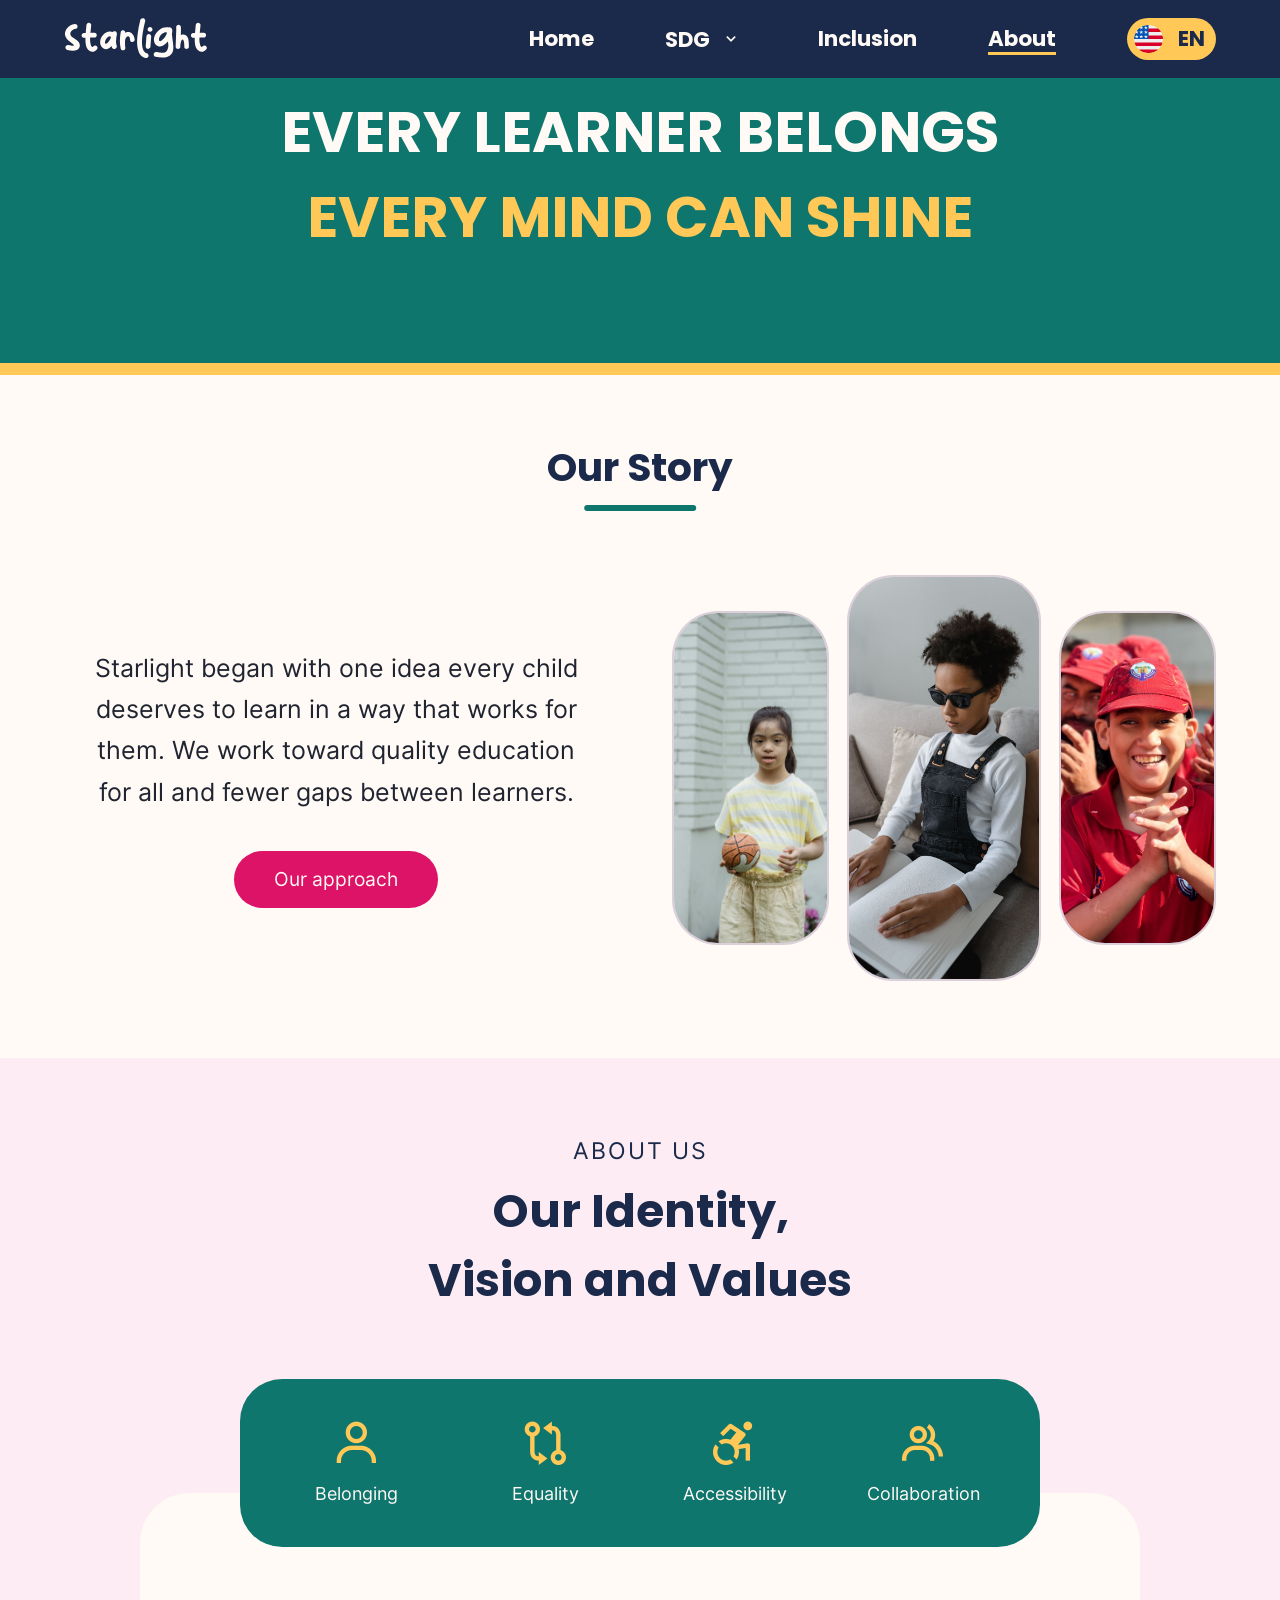
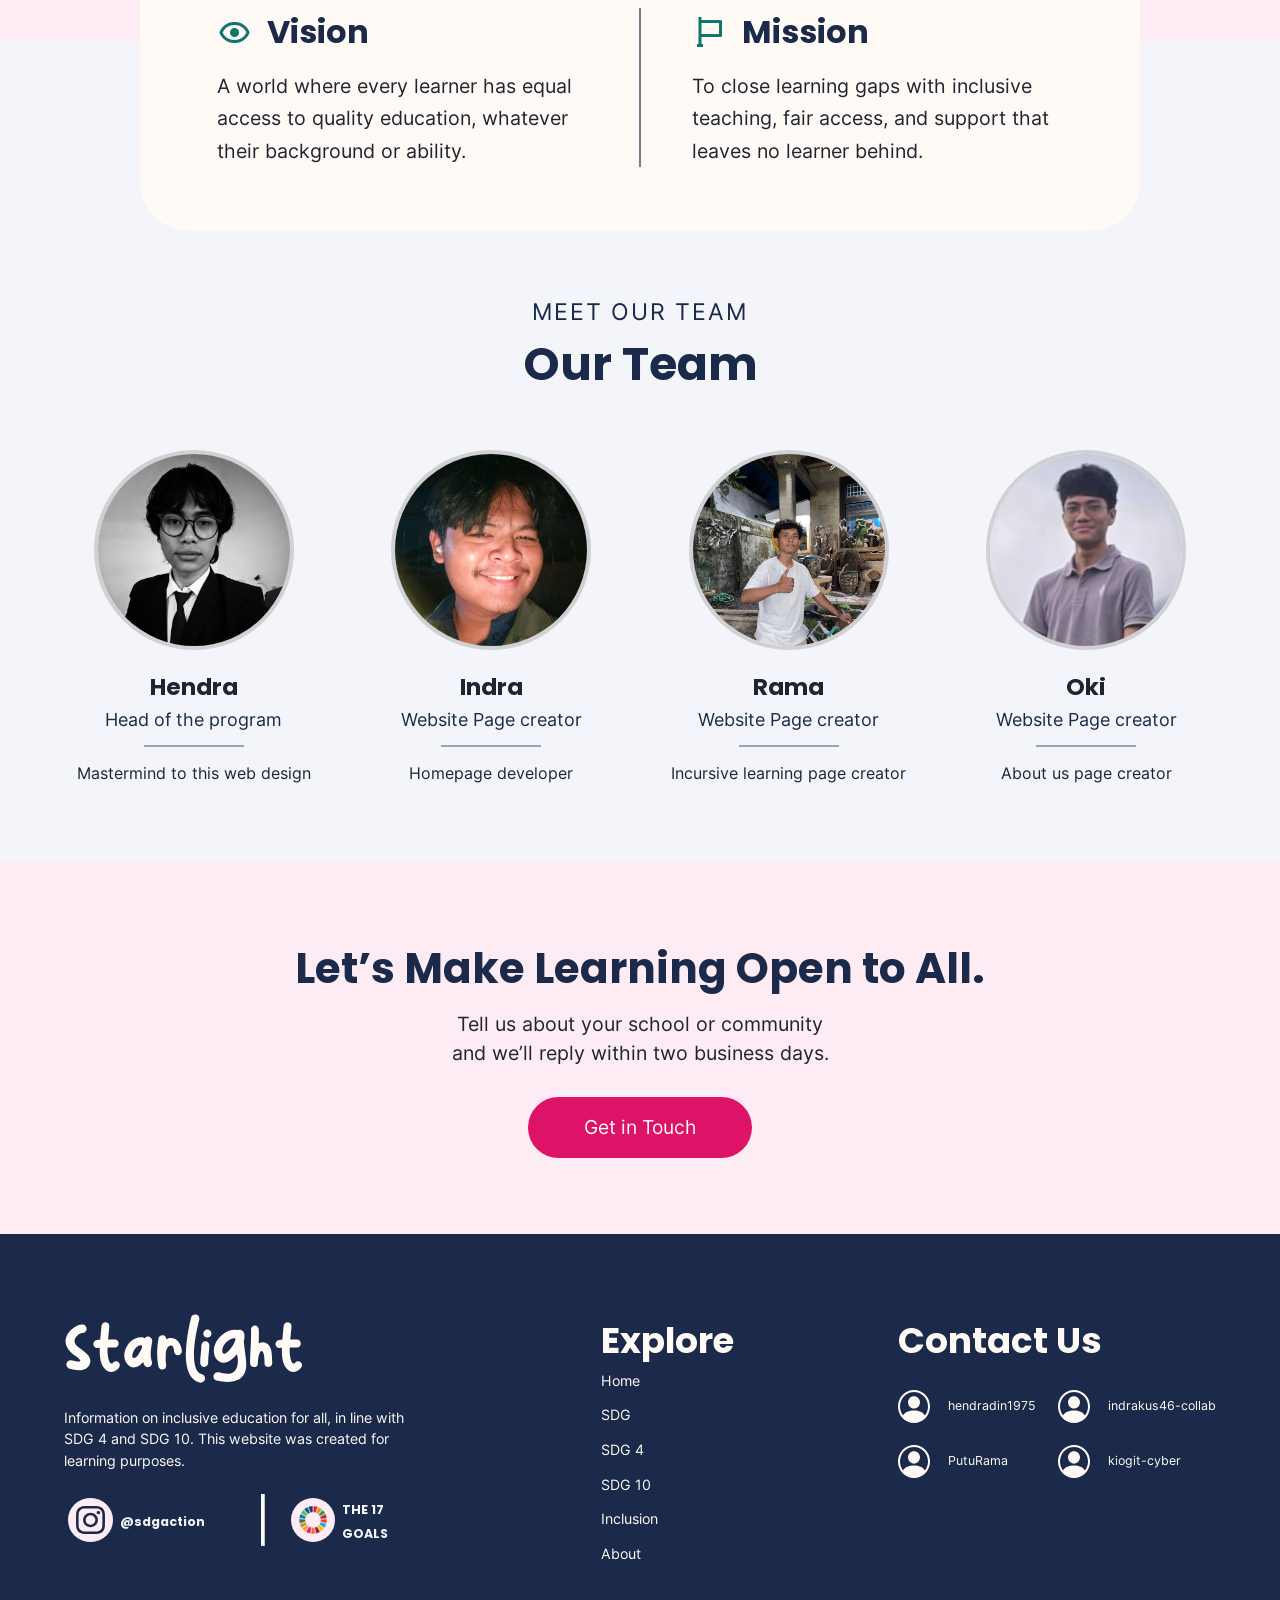
==== commit 16feae38: "feat(main):finish for good" ====
--- a/pages/about.html
+++ b/pages/about.html
@@ -5,6 +5,7 @@
   <meta name="viewport" content="width=device-width, initial-scale=1">
   <title>About Us | Starlight</title>
   <meta name="description" content="Starlight works toward quality education for all and fewer gaps between learners.">
+  <link rel="stylesheet" href="https://unpkg.com/boxicons@2.1.4/css/boxicons.min.css">
   <link rel="stylesheet" href="../CSS/style.css">
 </head>
 <body class="ab-page">
@@ -17,7 +18,10 @@
                     <div class="navbar-logo">
                         <img src="../assets/starlight-logo-light.svg" alt="Starlight" />
                     </div>
-                    <ul class="container-menu">
+                    <button class="nav-toggle" type="button" aria-label="Open menu" aria-controls="primary-navigation" aria-expanded="false">
+                        <i class="bx bx-menu" aria-hidden="true"></i>
+                    </button>
+                    <ul class="container-menu" id="primary-navigation">
                         <li>
                             <a href="../index.html">
                                 <span class="en">Home</span>
@@ -25,10 +29,11 @@
                             </a>
                         </li>
                         <li class="dropdown">
-                            <a href="sdgs.html">
-                                SDG <span class="dropdown-arrow">&#9662;</span>
-                            </a>
-                            <ul class="dropdown-isi">
+                            <a href="sdgs.html">SDG</a>
+                            <button class="dropdown-toggle" type="button" aria-label="Open SDG submenu" aria-controls="sdg-submenu" aria-expanded="false">
+                                <i class="bx bx-chevron-down" aria-hidden="true"></i>
+                            </button>
+                            <ul class="dropdown-isi" id="sdg-submenu">
                                 <li><a href="sdgs4.html">SDG 4</a></li>
                                 <li><a href="sdgs10.html">SDG 10</a></li>
                             </ul>
@@ -66,7 +71,7 @@
 
     <!-- HERO -->
     <section class="ab-hero">
-      <h1>
+      <h1 class="text-balance">
         <span class="en">Every Learner Belongs</span><span class="id">Setiap Pelajar Punya Tempat</span><br>
         <span class="ab-hero__accent"><span class="en">Every Mind Can Shine</span><span class="id">Setiap Pikiran Bisa Bersinar</span></span>
       </h1>
@@ -78,15 +83,15 @@
         <h2 class="ab-section-title"><span class="en">Our Story</span><span class="id">Cerita Kami</span></h2>
         <div class="ab-story__grid">
           <div class="ab-story__text">
-            <p><span class="en">Starlight began with one idea every child deserves to learn in a way that works for them. We work toward quality education for all and fewer gaps between learners.</span><span class="id">Starlight berawal dari satu gagasan: setiap anak berhak belajar dengan cara yang sesuai bagi mereka. Kami bekerja menuju pendidikan berkualitas untuk semua dan berkurangnya kesenjangan antarpelajar.</span></p>
+            <p class="text-balance"><span class="en">Starlight began with one idea every child deserves to learn in a way that works for them. We work toward quality education for all and fewer gaps between learners.</span><span class="id">Starlight berawal dari satu gagasan: setiap anak berhak belajar dengan cara yang sesuai bagi mereka. Kami bekerja menuju pendidikan berkualitas untuk semua dan berkurangnya kesenjangan antarpelajar.</span></p>
             <a class="button ab-btn" href="sdgs.html"><span class="en">Our approach</span><span class="id">Pendekatan kami</span></a>
           </div>
 
           <!-- TO SWAP A PHOTO: change the src (and alt) below, or overwrite the file in /images/about -->
           <div class="ab-story__photos">
-            <img class="ab-photo ab-photo--side" src="../images/about/story-1.jpg" alt="Describe photo 1">
-            <img class="ab-photo ab-photo--center" src="../images/about/story-2.jpg" alt="Describe photo 2">
-            <img class="ab-photo ab-photo--side" src="../images/about/story-3.jpg" alt="Describe photo 3">
+            <img class="image-cover ab-photo ab-photo--side" src="../images/about/story-1.jpg" alt="Describe photo 1">
+            <img class="image-cover ab-photo ab-photo--center" src="../images/about/story-2.jpg" alt="Describe photo 2">
+            <img class="image-cover ab-photo ab-photo--side" src="../images/about/story-3.jpg" alt="Describe photo 3">
           </div>
         </div>
       </div>
@@ -104,20 +109,38 @@
 
       <div class="ab-about__mid">
         <ul class="ab-values">
-          <li><span class="ab-icon-target" aria-hidden="true"></span><span class="en">Belonging</span><span class="id">Rasa Memiliki</span></li>
-          <li><span class="ab-icon-target" aria-hidden="true"></span><span class="en">Equality</span><span class="id">Kesetaraan</span></li>
-          <li><span class="ab-icon-target" aria-hidden="true"></span><span class="en">Accessibility</span><span class="id">Aksesibilitas</span></li>
-          <li><span class="ab-icon-target" aria-hidden="true"></span><span class="en">Collaboration</span><span class="id">Kolaborasi</span></li>
+          <li>
+            <i class="bx bx-user ab-icon" aria-hidden="true"></i>
+            <span class="en">Belonging</span><span class="id">Rasa Memiliki</span>
+          </li>
+          <li>
+            <i class="bx bx-git-compare ab-icon" aria-hidden="true"></i>
+            <span class="en">Equality</span><span class="id">Kesetaraan</span>
+          </li>
+          <li>
+            <i class="bx bx-accessibility ab-icon" aria-hidden="true"></i>
+            <span class="en">Accessibility</span><span class="id">Aksesibilitas</span>
+          </li>
+          <li>
+            <i class="bx bx-group ab-icon" aria-hidden="true"></i>
+            <span class="en">Collaboration</span><span class="id">Kolaborasi</span>
+          </li>
         </ul>
 
         <div class="ab-card">
           <div class="ab-card__col">
-            <h3><span class="ab-icon-target ab-icon-target--sm" aria-hidden="true"></span><span class="en">Vision</span><span class="id">Visi</span></h3>
+            <h3>
+              <i class="bx bx-show ab-icon ab-icon--card" aria-hidden="true"></i>
+              <span class="en">Vision</span><span class="id">Visi</span>
+            </h3>
             <p><span class="en">A world where every learner has equal access to quality education, whatever their background or ability.</span><span class="id">Dunia di mana setiap pelajar memiliki akses setara terhadap pendidikan berkualitas, apa pun latar belakang atau kemampuannya.</span></p>
           </div>
           <div class="ab-card__divider" role="presentation"></div>
           <div class="ab-card__col">
-            <h3><span class="ab-icon-square" aria-hidden="true"></span><span class="en">Mission</span><span class="id">Misi</span></h3>
+            <h3>
+              <i class="bx bx-flag ab-icon ab-icon--card" aria-hidden="true"></i>
+              <span class="en">Mission</span><span class="id">Misi</span>
+            </h3>
             <p><span class="en">To close learning gaps with inclusive teaching, fair access, and support that leaves no learner behind.</span><span class="id">Menutup kesenjangan belajar melalui pengajaran inklusif, akses yang adil, dan dukungan yang tidak meninggalkan satu pun pelajar.</span></p>
           </div>
         </div>
@@ -132,25 +155,25 @@
 
         <ul class="ab-team__grid">
           <li class="ab-member">
-            <img class="ab-avatar" src="../images/about/team-1.jpeg" alt="Photo of team member 1">
+            <img class="image-cover ab-avatar" src="../images/about/team-1.jpeg" alt="Photo of team member 1">
             <h3>Hendra</h3>
             <p class="ab-member__role"><span class="en">Head of the program</span><span class="id">Kepala Program</span></p>
             <p class="ab-member__bio"><span class="en">Mastermind to this web design</span><span class="id">Pembuat design inti</span></p>
           </li>
           <li class="ab-member">
-            <img class="ab-avatar" src="../images/about/team-2.jpeg" alt="Photo of team member 2">
+            <img class="image-cover ab-avatar" src="../images/about/team-2.jpeg" alt="Photo of team member 2">
             <h3>Indra</h3>
             <p class="ab-member__role"><span class="en">Website Page creator</span><span class="id">Pembuat halaman website</span></p>
             <p class="ab-member__bio"><span class="en">Homepage developer</span><span class="id">Pembuat halaman beranda</span></p>
           </li>
           <li class="ab-member">
-            <img class="ab-avatar" src="../images/about/team-3.jpeg" alt="Photo of team member 3">
+            <img class="image-cover ab-avatar" src="../images/about/team-3.jpeg" alt="Photo of team member 3">
             <h3>Rama</h3>
             <p class="ab-member__role"><span class="en">Website Page creator</span><span class="id">Pembuat halaman website</span></p>
             <p class="ab-member__bio"><span class="en">Incursive learning page creator</span><span class="id">Pembuat halaman incursive learning</span></p>
           </li>
           <li class="ab-member">
-            <img class="ab-avatar" src="../images/about/team-4.jpeg" alt="Photo of team member 4">
+            <img class="image-cover ab-avatar" src="../images/about/team-4.jpeg" alt="Photo of team member 4">
             <h3>Oki</h3>
             <p class="ab-member__role"><span class="en">Website Page creator</span><span class="id">Pembuat halaman website</span></p>
             <p class="ab-member__bio"><span class="en">About us page creator</span><span class="id">Pembuat halaman tentang kita</span></p>
@@ -161,8 +184,8 @@
 
     <!-- CTA -->
     <section class="ab-cta">
-      <h2><span class="en">Let’s Make Learning Open to All.</span><span class="id">Mari Wujudkan Pembelajaran yang Terbuka untuk Semua.</span></h2>
-      <p><span class="en">Tell us about your school or community and we’ll reply within two business days.</span><span class="id">Ceritakan tentang sekolah atau komunitasmu dan kami akan membalas dalam dua hari kerja.</span></p>
+      <h2 class="text-balance"><span class="en">Let’s Make Learning Open to All.</span><span class="id">Mari Wujudkan Pembelajaran yang Terbuka untuk Semua.</span></h2>
+      <p class="text-balance"><span class="en">Tell us about your school or community and we’ll reply within two business days.</span><span class="id">Ceritakan tentang sekolah atau komunitasmu dan kami akan membalas dalam dua hari kerja.</span></p>
       <a class="button ab-btn ab-btn--cta" href="#contact"><span class="en">Get in Touch</span><span class="id">Hubungi Kami</span></a>
     </section>
 
--- a/CSS/style.css
+++ b/CSS/style.css
@@ -10,11 +10,16 @@
     --color-bg-sdg10: #fdecf3;
     --color-text: #1f2430;
     --color-on-dark: #fffaf5;
+    --color-white: #fff;
+    --color-surface: #fff;
+    --color-text-muted: #485267;
+    --color-border: #dce1ea;
+    --color-surface-dark: #223457;
     --ab-ink-rgb: 31, 36, 48;
     --ab-navy-rgb: 27, 42, 74;
     /* Teks di atas navy, merah, pink, atau teal */
 
-    /* Skala desain desktop (Figma 1440px) */
+    /* Figma desktop scale only; responsive sizes use stable CSS units instead. */
     --u: min(100vw / 1440, 1px);
 
     /* Font */
@@ -23,6 +28,7 @@
 
     /* Ukuran teks */
     --text-sm: 0.9375rem;
+    --text-base: 1rem;
     --text-md: clamp(1rem, 0.9rem + 0.5vw, 1.125rem);
     --text-lg: clamp(1.125rem, 1rem + 0.5vw, 1.25rem);
     --text-h3: clamp(1.5rem, 1rem + 1.5vw, 2rem);
@@ -51,7 +57,9 @@
 
     /* Layout */
     --container: 1200px;
-    --ab-pad: clamp(20px, 5vw, 80px);
+    --container-gutter: clamp(24px, 5vw, 80px);
+    --container-inset: max(var(--container-gutter), calc((100% - var(--container)) / 2));
+    --ab-pad: var(--container-inset);
 }
 
 /* Font Default */
@@ -84,15 +92,28 @@
 h3 {
     font-family: var(--font-heading);
 }
+img {
+    display: block;
+    max-width: 100%;
+}
+button {
+    font: inherit;
+    cursor: pointer;
+}
 a:focus-visible {
     outline: 3px solid var(--color-highlight);
     outline-offset: 3px;
 }
+button:focus-visible {
+    outline: 3px solid var(--color-highlight);
+    outline-offset: 3px;
+}
 /* Konfigurasi Tag HTML */
 
 /* Kelas dipakek ulang */
 .container {
-    max-width: 1200px;
+    width: min(var(--container), calc(100% - 2 * var(--container-gutter)));
+    max-width: var(--container);
     margin-inline: auto;
 }
 .flex {
@@ -111,6 +132,32 @@
     align-items: center;
     justify-content: center;
     text-decoration: none;
+    cursor: pointer;
+}
+.button,
+.button-hover {
+    transition: all 300ms ease-in-out;
+}
+.button:hover,
+.button-hover:hover {
+    scale: 1.05;
+}
+.button--outline:hover {
+    background-color: var(--button-outline-background, currentColor);
+    color: var(--button-outline-color, var(--color-primary));
+}
+.button-hover .button:hover {
+    scale: 1;
+}
+.text-balance {
+    text-wrap: balance;
+}
+.image-cover {
+    object-fit: cover;
+}
+.iclsv-card {
+    border-radius: var(--radius-md);
+    background: var(--color-surface);
 }
 /* Kelas dipakek ulang */
 
@@ -120,6 +167,7 @@
     padding: calc(20 * var(--u)) 0;
     position: fixed;
     width: 100%;
+    z-index: 3;
 }
 .container-navbar .flex {
     justify-content: space-between;
@@ -161,17 +209,26 @@
 .dropdown-isi li {
     padding: calc(8 * var(--u)) 0;
 }
-.dropdown-arrow {
-    display: inline-block;
-    font-size: calc(20 * var(--u));
-    margin-left: 6px;
-    transition: all 0.3s ease;
-}
-.dropdown:hover .dropdown-isi {
+.dropdown-toggle {
+    display: inline-flex;
+    align-items: center;
+    justify-content: center;
+    width: 32px;
+    height: 32px;
+    border: 0;
+    background: transparent;
+    color: var(--color-on-dark);
+    cursor: pointer;
+}
+.dropdown-toggle i {
+    font-size: 1.25rem;
+    transition: transform 0.2s ease;
+}
+.dropdown.is-open > .dropdown-toggle i {
+    transform: rotate(180deg);
+}
+.dropdown.is-open > .dropdown-isi {
     display: block;
-}
-.dropdown:hover .dropdown-arrow {
-    transform: rotate(180deg);
 }
 .container-menu {
     list-style: none;
@@ -266,7 +323,7 @@
 /* ----- Hero Homepage ----- */
 .container-hero {
     height: calc(540 * var(--u));
-    padding: calc(120 * var(--u));
+    padding: calc(120 * var(--u)) var(--container-inset);
     display: flex;
     flex-direction: column;
     justify-content: center;
@@ -295,7 +352,7 @@
 .container-about {
     background-color: var(--color-support);
     min-height: calc(560 * var(--u));
-    padding: calc(80 * var(--u)) calc(120 * var(--u));
+    padding: calc(80 * var(--u)) var(--container-inset);
     display: flex;
     align-items: center;
     justify-content: space-between;
@@ -310,7 +367,6 @@
 .about-photo img {
     width: 100%;
     height: 100%;
-    object-fit: cover;
     border-radius: calc(28 * var(--u));
 }
 .about-text h2 {
@@ -331,9 +387,6 @@
 }
 .btn-about,
 .btn-more {
-    display: flex;
-    align-items: center;
-    justify-content: center;
     gap: calc(8 * var(--u));
     height: calc(56 * var(--u));
     padding: 0 calc(32 * var(--u));
@@ -344,6 +397,8 @@
     text-decoration: none;
 }
 .btn-about {
+    --button-outline-background: var(--color-on-dark);
+    --button-outline-color: var(--color-support);
     border: 3px solid var(--color-on-dark);
     color: var(--color-on-dark);
 }
@@ -360,7 +415,7 @@
 /* ----- Program Homepage ----- */
 .container-programs {
     background-color: var(--color-bg-sdg10);
-    padding: calc(80 * var(--u)) calc(120 * var(--u));
+    padding: calc(80 * var(--u)) var(--container-inset);
 }
 .container-programs h2 {
     font-size: calc(48 * var(--u));
@@ -384,8 +439,6 @@
 .program-card img {
     width: 100%;
     height: calc(200 * var(--u));
-    object-fit: cover;
-    display: block;
     border-radius: calc(16 * var(--u));
 }
 .program-text {
@@ -406,7 +459,7 @@
 /* ----- Pengenalan SDG Homepage ----- */
 .container-sdg-intro {
     background-color: var(--color-bg);
-    padding: calc(80 * var(--u)) calc(200 * var(--u));
+    padding: calc(80 * var(--u)) var(--container-inset);
     display: flex;
     flex-direction: column;
     align-items: center;
@@ -434,9 +487,6 @@
     margin-bottom: calc(40 * var(--u));
 }
 .btn-sdg {
-    display: flex;
-    align-items: center;
-    justify-content: center;
     width: calc(200 * var(--u));
     height: calc(64 * var(--u));
     border-radius: calc(32 * var(--u));
@@ -455,7 +505,7 @@
 /* ----- Fokus SDG 4 dan SDG 10 Homepage ----- */
 .container-focus4,
 .container-focus10 {
-    padding: calc(80 * var(--u)) calc(120 * var(--u));
+    padding: calc(80 * var(--u)) var(--container-inset);
     display: flex;
     align-items: center;
     justify-content: center;
@@ -491,7 +541,6 @@
 .focus-logo img {
     width: 100%;
     height: 100%;
-    object-fit: cover;
     border-radius: calc(28 * var(--u));
 }
 .focus-text p {
@@ -503,9 +552,6 @@
     background-color: var(--color-sdg4);
     width: calc(200 * var(--u));
     height: calc(64 * var(--u));
-    display: flex;
-    align-items: center;
-    justify-content: center;
     border-radius: calc(32 * var(--u));
     font-family: var(--font-heading);
     font-size: calc(22 * var(--u));
@@ -528,12 +574,12 @@
 /* ----- Hero Overview SDG ----- */
 .sdgs-hero {
     height: calc(540 * var(--u));
-    padding: calc(120 * var(--u));
+    padding: calc(120 * var(--u)) 0;
     background-image: linear-gradient(rgba(0, 0, 0, 0.5), rgba(0, 0, 0, 0.5)), url("../images/sdgs/hero.jpg");
     background-size: cover;
     background-position: center;
     background-repeat: no-repeat;
-    color: #f3f5fa;
+    color: var(--color-bg-section);
 }
 .sdgs-hero .container {
     display: block;
@@ -650,7 +696,12 @@
     flex-direction: column;
     align-items: center;
     justify-content: center;
-    padding: 0 calc(200 * var(--u));
+    padding-block: 0;
+}
+.sdgs-break > .container {
+    display: flex;
+    flex-direction: column;
+    align-items: center;
 }
 .sdgs-break h2 {
     font-size: calc(48 * var(--u));
@@ -710,9 +761,6 @@
     background-color: var(--color-sdg4);
     width: calc(200 * var(--u));
     height: calc(70 * var(--u));
-    display: flex;
-    align-items: center;
-    justify-content: center;
     border-radius: calc(35 * var(--u));
     font-size: calc(24 * var(--u));
     font-weight: 700;
@@ -731,23 +779,32 @@
 /* ----- Kartu SDG ----- */
 
 /* ----- Komponen Target dan Modal SDG ----- */
-.sdgs-target-card {
+.sdgs-target-card,
+.sdgs10-target-card--legacy,
+.sdgs4-target-card--legacy {
     padding: var(--space-3);
     border-radius: var(--radius-lg);
-    background-color: #fff;
+    background-color: var(--color-surface);
     box-shadow: var(--shadow);
 }
 .sdgs-read-more,
+.sdgs10-read-more,
+.sdgs4-read-more,
 .modal-close {
+    --read-more-background: var(--color-sdg4);
     display: inline-flex;
     align-items: center;
     min-height: 44px;
     padding: 0 var(--space-3);
     border-radius: var(--radius-pill);
-    background-color: var(--color-sdg4);
+    background-color: var(--read-more-background);
     color: var(--color-on-dark);
     font-weight: 700;
     text-decoration: none;
+}
+.sdgs10-read-more,
+.sdgs10-page .modal-close {
+    --read-more-background: var(--color-sdg10);
 }
 .modal {
     display: none;
@@ -759,11 +816,7 @@
 }
 .modal:target {
     display: flex;
-}
-.modal-bg {
-    position: absolute;
-    inset: 0;
-    background-color: rgba(0, 0, 0, 0.6);
+    background-color: rgba(0, 0, 0, 0.4);
 }
 .modal-box {
     position: relative;
@@ -772,17 +825,17 @@
     overflow: auto;
     display: grid;
     grid-template-columns: 1fr 1fr;
+    align-items: start;
     gap: var(--space-3);
     padding: var(--space-3);
     border-radius: var(--radius-lg);
-    background-color: #fff;
+    background-color: var(--color-surface);
     color: var(--color-text);
     box-shadow: var(--shadow);
 }
 .modal-box img {
     width: 100%;
-    height: 100%;
-    min-height: 260px;
+    height: 280px;
     object-fit: cover;
     border-radius: var(--radius-md);
 }
@@ -946,15 +999,13 @@
     background-image: linear-gradient(rgba(0, 0, 0, 0.5), rgba(0, 0, 0, 0.5)), url("../images/sdgs4/hero.jpg");
 }
 .sdgs10-hero {
-    background-image:
-        linear-gradient(rgba(0, 0, 0, 0.5), rgba(0, 0, 0, 0.5)),
-        url("../images/sdgs10/hero.jpg");
+    background-image: linear-gradient(rgba(0, 0, 0, 0.5), rgba(0, 0, 0, 0.5)), url("../images/sdgs10/hero.jpg");
 }
 .sdg-detail-hero .flex {
     height: calc(700 * var(--u));
 }
 .sdg-detail-hero__text {
-    color: #f3f5fa;
+    color: var(--color-bg-section);
 }
 .sdg-detail-hero__text h1 {
     font-family: Poppins, sans-serif;
@@ -980,8 +1031,8 @@
 
 /* ----- Preview SDG ----- */
 .sdg-preview {
-    padding: calc(48 * var(--u));
-    color: #f3f5fa;
+    padding-block: calc(48 * var(--u));
+    color: var(--color-bg-section);
 }
 .sdg-preview--sdg4 {
     background-color: var(--color-sdg4);
@@ -994,7 +1045,7 @@
     gap: calc(48 * var(--u));
 }
 .sdg-preview__text {
-    color: #f3f5fa;
+    color: var(--color-bg-section);
     display: flex;
     flex-direction: column;
     align-items: center;
@@ -1034,7 +1085,7 @@
 
 /* ----- Article SDG ----- */
 .sdg-article {
-    padding: calc(80 * var(--u));
+    padding-block: calc(80 * var(--u));
     align-items: center;
     color: var(--color-primary);
 }
@@ -1061,7 +1112,6 @@
     height: 100%;
     width: 100%;
     border-radius: var(--radius-md);
-    object-fit: cover;
     object-position: center;
 }
 .sdg-article__text {
@@ -1082,13 +1132,9 @@
     display: flex;
     align-items: center;
     justify-content: center;
-    transition: all 300ms ease-in-out;
-}
-.sdg-article__link:hover {
-    scale: 1.05;
 }
 .sdg-article__link a {
-    color: #f3f5fa;
+    color: var(--color-bg-section);
     font-family: Inter, sans-serif;
     font-size: calc(32 * var(--u));
 }
@@ -1138,7 +1184,6 @@
 .sdg-target-card__photo img {
     height: 100%;
     width: 100%;
-    object-fit: cover;
     border-radius: var(--radius-sm);
 }
 .sdg-target-card h2 {
@@ -1149,28 +1194,32 @@
 }
 .sdg-target-card a {
     text-decoration: none;
-    color: #f3f5fa;
-    transition: all 300ms ease-in-out;
-}
-.sdg-target-card a:hover {
-    scale: 1.05;
+    color: var(--color-bg-section);
 }
 .sdg-target-card__more {
     background-color: var(--color-primary);
     width: calc(140 * var(--u));
-    height: calc(40 * var(--u));
+    min-height: calc(40 * var(--u));
     border-radius: var(--radius-pill);
     display: flex;
     align-items: center;
     justify-content: center;
-    color: #f3f5fa;
+    color: var(--color-bg-section);
 }
 .sdg-target-card__more a {
-    color: #f3f5fa;
+    display: flex;
+    align-items: center;
+    justify-content: center;
+    width: 100%;
+    min-height: inherit;
+    padding: 6px 10px;
+    color: var(--color-bg-section);
     text-decoration: none;
     font-family: Inter, sans-serif;
     font-weight: bold;
     font-size: calc(12 * var(--u));
+    line-height: 1.2;
+    text-align: center;
 }
 .sdg-targets__summary {
     font-family: Inter, sans-serif;
@@ -1187,17 +1236,13 @@
     align-items: center;
     justify-content: center;
     border-radius: var(--radius-pill);
-    transition: all 300ms ease-in-out;
 }
 .sdg-targets__full-link a {
-    color: #f3f5fa;
+    color: var(--color-bg-section);
     text-decoration: none;
     font-family: Inter, sans-serif;
     font-weight: bold;
     font-size: calc(18 * var(--u));
-}
-.sdg-targets__full-link:hover {
-    scale: 1.05;
 }
 /* ----- Targets SDG ----- */
 
@@ -1219,10 +1264,6 @@
 .ab-page *::after {
     box-sizing: border-box;
 }
-.ab-page :where(img) {
-    display: block;
-    max-width: 100%;
-}
 .ab-page :where(h1, h2, h3, p, ul) {
     margin: 0;
     padding: 0;
@@ -1236,10 +1277,9 @@
     outline-offset: 3px;
 }
 .ab-container {
-    width: 100%;
-    max-width: 1200px;
+    width: min(var(--container), calc(100% - 2 * var(--container-gutter)));
+    max-width: var(--container);
     margin: 0 auto;
-    padding: 0 var(--ab-pad);
 }
 .ab-eyebrow {
     font-family: var(--font-body);
@@ -1248,18 +1288,6 @@
     color: var(--color-primary);
     text-align: center;
 }
-/* ----- About Navbar ----- */
-.ab-page .container-navbar {
-    display: flex;
-    align-items: center;
-    justify-content: space-between;
-    padding: calc(20 * var(--u)) calc(40 * var(--u));
-    z-index: 20;
-}
-.ab-page .container-navbar > .container {
-    width: 100%;
-}
-/* ----- About Navbar ----- */
 
 /* ----- About Hero ----- */
 .ab-section-title {
@@ -1293,7 +1321,6 @@
     text-decoration: none;
     padding: 14px 40px;
     border-radius: 999px;
-    transition: transform 0.15s ease, filter 0.15s ease;
 }
 .ab-btn:hover {
     filter: brightness(1.08);
@@ -1312,7 +1339,6 @@
     line-height: 1.5;
     text-transform: uppercase;
     color: var(--color-on-dark);
-    text-wrap: balance;
 }
 .ab-hero__accent {
     color: var(--color-highlight);
@@ -1337,7 +1363,6 @@
 .ab-story__text p {
     font-size: clamp(18px, 1.95vw, 28px);
     line-height: 1.65;
-    text-wrap: balance;
     margin-bottom: clamp(24px, 3vw, 40px);
 }
 .ab-story__photos {
@@ -1347,7 +1372,6 @@
     gap: clamp(8px, 1.4vw, 20px);
 }
 .ab-photo {
-    object-fit: cover;
     border: 2px solid rgba(var(--ab-navy-rgb), 0.15);
     border-radius: clamp(24px, 3.6vw, 52px);
     background: var(--color-bg-sdg10);
@@ -1405,53 +1429,20 @@
     min-width: 0;
     overflow-wrap: anywhere;
 }
-.ab-icon-target {
-    display: inline-block;
+.ab-icon {
+    display: block;
     width: 52px;
     height: 52px;
     flex: none;
-    border: 4px solid var(--color-highlight);
-    border-radius: 50%;
-    position: relative;
-}
-.ab-icon-target::after {
-    content: "";
-    position: absolute;
-    inset: 0;
-    margin: auto;
-    width: 16px;
-    height: 16px;
-    border-radius: 50%;
-    background: var(--color-highlight);
-}
-.ab-icon-target--sm {
+    font-size: 52px;
+    line-height: 1;
+    color: var(--color-highlight);
+}
+.ab-icon--card {
     width: 36px;
     height: 36px;
-    border: 5px solid var(--color-support);
-}
-.ab-icon-target--sm::after {
-    width: 12px;
-    height: 12px;
-    background: var(--color-support);
-}
-.ab-icon-square {
-    display: inline-block;
-    flex: none;
-    width: 36px;
-    height: 36px;
-    border-radius: 10px;
-    border: 5px solid var(--color-support);
-    position: relative;
-}
-.ab-icon-square::after {
-    content: "";
-    position: absolute;
-    inset: 0;
-    margin: auto;
-    width: 12px;
-    height: 12px;
-    border-radius: 50%;
-    background: var(--color-support);
+    font-size: 36px;
+    color: var(--color-support);
 }
 .ab-card {
     max-width: 1000px;
@@ -1512,7 +1503,6 @@
 .ab-avatar {
     width: min(200px, 100%);
     aspect-ratio: 1;
-    object-fit: cover;
     border-radius: 50%;
     border: 4px solid rgba(var(--ab-navy-rgb), 0.2);
     background: var(--color-bg);
@@ -1558,43 +1548,1126 @@
     font-weight: 700;
     font-size: clamp(26px, 3.3vw, 48px);
     line-height: 1.4;
-    text-wrap: balance;
 }
 .ab-cta p {
     font-size: clamp(16px, 1.53vw, 22px);
     margin: 12px auto 28px;
     max-width: 60ch;
-    text-wrap: balance;
 }
 .ab-btn--cta {
     padding: 16px 56px;
 }
 /* ----- About CTA ----- */
 
-/* ----- About Responsive ----- */
-@media (max-width: 900px) {
+/* ----- Halaman About ----- */
+
+/* ----- Halaman Inclusion ----- */
+
+/* ----- SDG Legacy Components ----- */
+.sdgs10-target-card--legacy,
+.sdgs4-target-card--legacy {
+    padding: var(--space-3);
+    border-radius: var(--radius-lg);
+    background-color: var(--color-surface);
+    box-shadow: var(--shadow);
+}
+.sdgs10-read-more,
+.sdgs4-read-more {
+    display: inline-flex;
+    align-items: center;
+    min-height: 44px;
+    padding: 0 var(--space-3);
+    border-radius: var(--radius-pill);
+    color: var(--color-on-dark);
+    font-weight: 700;
+    text-decoration: none;
+}
+.sdgs10-read-more,
+.sdgs10-page .modal-close {
+    background-color: var(--color-sdg10);
+}
+.sdgs4-read-more {
+    background-color: var(--color-sdg4);
+}
+/* ----- SDG Legacy Components ----- */
+
+body.iclsv-page {
+    background: var(--color-bg);
+}
+/* ----- Inclusion Hero ----- */
+.iclsv-hero {
+    padding-block: clamp(48px, 6vw, 88px);
+    background: var(--color-bg-section);
+}
+.iclsv-container {
+    width: min(var(--container), calc(100% - 2 * var(--container-gutter)));
+    margin-inline: auto;
+}
+.iclsv-hero__layout {
+    gap: clamp(32px, 6vw, 88px);
+}
+.iclsv-hero h1 {
+    max-width: 660px;
+    margin-bottom: 20px;
+    color: var(--color-primary);
+    font-size: clamp(2.5rem, 4vw, 4rem);
+    line-height: 1.12;
+}
+.iclsv-hero__content {
+    flex: 1 1 55%;
+    min-width: 0;
+}
+.iclsv-hero__description {
+    max-width: 650px;
+    color: var(--color-text);
+    font-size: clamp(1rem, 1.3vw, 1.2rem);
+    line-height: 1.7;
+}
+.iclsv-hero__visual {
+    flex: 0 1 44%;
+    max-width: 500px;
+}
+.iclsv-hero__visual img {
+    width: 100%;
+    height: auto;
+}
+.iclsv-sdg {
+    display: flex;
+    flex-wrap: wrap;
+    gap: 12px;
+    margin-top: 24px;
+}
+.iclsv-sdg a {
+    min-height: 40px;
+    padding: 8px 16px;
+    border-radius: var(--radius-pill);
+    color: var(--color-white);
+    font-size: 0.875rem;
+    font-weight: 700;
+    text-decoration: none;
+}
+.iclsv-sdg a:hover {
+    filter: brightness(1.1);
+    transform: translateY(-2px);
+}
+.iclsv-sdg__4 {
+    background: var(--color-sdg4);
+}
+.iclsv-sdg__10 {
+    background: var(--color-sdg10);
+}
+/* ----- Inclusion Hero ----- */
+
+/* ----- Inclusion Quote ----- */
+.iclsv-quote-section {
+    padding-block: 0;
+    background: var(--color-primary);
+}
+.iclsv-quote-section .container {
+    padding-block: clamp(32px, 4vw, 56px);
+}
+.iclsv-quote {
+    max-width: 900px;
+    margin: 0 auto;
+    color: var(--color-on-dark);
+    font-family: var(--font-heading);
+    font-size: clamp(1.4rem, 2.4vw, 2rem);
+    font-weight: 700;
+    line-height: 1.4;
+    text-align: center;
+}
+/* ----- Inclusion Quote ----- */
+
+/* ----- Inclusion Definition ----- */
+.iclsv-definition {
+    display: grid;
+    grid-template-columns: minmax(0, 0.9fr) minmax(0, 1.1fr);
+    align-items: center;
+    gap: clamp(36px, 7vw, 96px);
+    padding-block: clamp(64px, 9vw, 112px);
+}
+.iclsv-eyebrow {
+    margin-bottom: 14px;
+    color: var(--color-sdg4);
+    font-size: 0.82rem;
+    font-weight: 800;
+    letter-spacing: 0.08em;
+    text-transform: uppercase;
+}
+.iclsv-definition__text h2,
+.iclsv-hindrance h2,
+.iclsv-pillars > h2,
+.iclsv-practices h2,
+.iclsv-sdg-links > h2 {
+    margin-bottom: 18px;
+    color: var(--color-primary);
+    font-size: clamp(1.8rem, 3vw, 2.7rem);
+    line-height: 1.2;
+}
+.iclsv-definition__text > p:last-child {
+    color: var(--color-text-muted);
+    font-size: 1.05rem;
+    line-height: 1.75;
+}
+.iclsv-definition__visual {
+    margin: 0;
+}
+.iclsv-definition__visual > img {
+    width: 100%;
+    height: 390px;
+    border-radius: var(--radius-lg);
+    object-position: center;
+    background: var(--color-bg-section);
+}
+/* ----- Inclusion Definition ----- */
+
+/* ----- Inclusion Hindrance ----- */
+.iclsv-hindrance {
+    padding-block: clamp(64px, 8vw, 96px);
+    background: var(--color-bg-section);
+}
+.iclsv-hindrance h2 {
+    max-width: 760px;
+}
+.iclsv-hindrance__grid {
+    display: grid;
+    grid-template-columns: repeat(2, minmax(0, 1fr));
+    gap: 24px;
+    margin-top: 28px;
+}
+.iclsv-info-card {
+    padding: clamp(24px, 3vw, 36px);
+}
+.iclsv-info-card h3,
+.iclsv-pillar-card h3,
+.iclsv-practices article h3 {
+    margin-bottom: 12px;
+    color: var(--color-primary);
+    font-family: var(--font-heading);
+    font-size: 1.25rem;
+    line-height: 1.35;
+}
+.iclsv-info-card p,
+.iclsv-pillar-card p,
+.iclsv-pillar-card li {
+    color: var(--color-text-muted);
+    font-size: 0.95rem;
+    line-height: 1.65;
+}
+.iclsv-info-card ul,
+.iclsv-pillar-card ul {
+    display: grid;
+    gap: 8px;
+    margin-top: 14px;
+    padding-left: 20px;
+}
+/* ----- Inclusion Hindrance ----- */
+
+/* ----- Inclusion Pillars ----- */
+.iclsv-pillars {
+    padding-block: clamp(64px, 8vw, 100px);
+}
+.iclsv-pillars__grid {
+    display: grid;
+    grid-template-columns: repeat(3, minmax(0, 1fr));
+    gap: 22px;
+    margin-top: 28px;
+}
+.iclsv-pillar-card {
+    padding: 28px 24px;
+    border: 1px solid var(--color-border);
+}
+.iclsv-pillar-card__icon {
+    display: inline-flex;
+    width: 48px;
+    height: 48px;
+    align-items: center;
+    justify-content: center;
+    margin-bottom: 20px;
+    border: 2px solid var(--color-sdg4);
+    border-radius: 50%;
+    color: var(--color-sdg4);
+    font-size: 0.65rem;
+    font-weight: 800;
+    letter-spacing: -0.02em;
+}
+.iclsv-pillar-card__icon--pink {
+    border-color: var(--color-sdg10);
+    color: var(--color-sdg10);
+}
+.iclsv-pillar-card__icon--navy {
+    border-color: var(--color-primary);
+    color: var(--color-primary);
+}
+/* ----- Inclusion Pillars ----- */
+
+/* ----- Inclusion Practices ----- */
+.iclsv-practices {
+    padding-block: clamp(64px, 8vw, 96px);
+    background: var(--color-primary);
+}
+.iclsv-practices h2 {
+    color: var(--color-on-dark);
+}
+.iclsv-eyebrow--highlight {
+    color: var(--color-highlight);
+}
+.iclsv-practices__grid {
+    display: grid;
+    grid-template-columns: repeat(3, minmax(0, 1fr));
+    gap: 18px;
+    margin-top: 28px;
+}
+.iclsv-practices article {
+    padding: 24px;
+    border-radius: var(--radius-sm);
+    background: var(--color-surface-dark);
+}
+.iclsv-practices article h3 {
+    margin-bottom: 8px;
+    color: var(--color-on-dark);
+    font-size: 1rem;
+}
+.iclsv-practices article p {
+    color: rgba(255, 250, 245, 0.82);
+    font-size: 0.9rem;
+    line-height: 1.6;
+}
+/* ----- Inclusion Practices ----- */
+
+/* ----- Inclusion SDG Links ----- */
+.iclsv-sdg-links {
+    padding-block: clamp(64px, 8vw, 96px);
+}
+.iclsv-sdg-links__grid {
+    display: grid;
+    grid-template-columns: repeat(2, minmax(0, 1fr));
+    gap: 22px;
+    margin-top: 28px;
+}
+.iclsv-sdg-card {
+    padding: 28px;
+    border-radius: var(--radius-sm);
+    color: var(--color-white);
+}
+.iclsv-sdg-card--4 {
+    background: var(--color-sdg4);
+}
+.iclsv-sdg-card--10 {
+    background: var(--color-sdg10);
+}
+.iclsv-sdg-card h3 {
+    margin-bottom: 12px;
+    font-size: 1.25rem;
+}
+.iclsv-sdg-card p {
+    margin-bottom: 16px;
+    line-height: 1.6;
+}
+.iclsv-sdg-card a {
+    color: inherit;
+    font-weight: 700;
+    text-underline-offset: 3px;
+}
+/* ----- Inclusion SDG Links ----- */
+
+/* ----- Inclusion References ----- */
+.iclsv-references {
+    padding-block: clamp(48px, 6vw, 72px);
+    background: var(--color-bg-section);
+}
+.iclsv-references h2 {
+    margin-bottom: 18px;
+    color: var(--color-primary);
+    font-size: clamp(1.4rem, 2.5vw, 1.9rem);
+}
+.iclsv-references ul {
+    display: grid;
+    gap: 10px;
+    padding-left: 20px;
+}
+.iclsv-references li,
+.iclsv-references a {
+    color: var(--color-text-muted);
+    line-height: 1.55;
+}
+.iclsv-references a:hover {
+    color: var(--color-primary);
+}
+/* ----- Inclusion References ----- */
+
+/* ----- Halaman Inclusion ----- */
+
+.nav-toggle {
+    display: none;
+}
+
+/* ----- Responsive Layout ----- */
+@media (max-width: 1000px) {
+    :root {
+        --u: 0.75px;
+    }
+    .container-menu {
+        gap: calc(32 * var(--u));
+    }
+    .container-hero {
+        min-height: calc(540 * var(--u));
+        height: auto;
+        padding: calc(140 * var(--u)) var(--container-inset) calc(80 * var(--u));
+    }
+    .container-about {
+        padding: calc(64 * var(--u)) var(--container-inset);
+        gap: calc(40 * var(--u));
+    }
+    .about-photo {
+        width: min(45%, calc(560 * var(--u)));
+    }
+    .container-programs,
+    .container-focus4,
+    .container-focus10 {
+        padding: calc(64 * var(--u)) var(--container-inset);
+    }
+    .programs-list {
+        grid-template-columns: repeat(2, minmax(0, 1fr));
+    }
+    .container-sdg-intro {
+        padding: calc(64 * var(--u)) var(--container-inset);
+    }
+    .focus-card {
+        gap: calc(36 * var(--u));
+    }
+    .sdgs-hero {
+        min-height: calc(540 * var(--u));
+        height: auto;
+        padding: calc(140 * var(--u)) 0 calc(80 * var(--u));
+    }
+    .sdgs-insight {
+        height: auto;
+        padding-bottom: calc(48 * var(--u));
+    }
+    .sdgs-insight__un {
+        gap: calc(32 * var(--u));
+    }
+    .sdgs-insight__left {
+        height: auto;
+        gap: calc(32 * var(--u));
+    }
+    .sdgs-insight__right {
+        width: min(42%, calc(429 * var(--u)));
+        height: auto;
+    }
+    .sdgs-insight__logo {
+        width: 100%;
+        height: auto;
+        aspect-ratio: 1;
+    }
+    .sdgs-break {
+        min-height: calc(320 * var(--u));
+        height: auto;
+        padding-block: calc(48 * var(--u));
+    }
+    .sdgs-cards .flex {
+        min-height: calc(860 * var(--u));
+        height: auto;
+        gap: calc(24 * var(--u));
+        padding-block: calc(40 * var(--u));
+    }
+    .sdgs-card {
+        width: calc(480 * var(--u));
+        min-height: calc(650 * var(--u));
+        height: auto;
+    }
+    .sdgs-card__logo {
+        width: 100%;
+        height: auto;
+        aspect-ratio: 1;
+    }
+    .container-footer .flex {
+        flex-wrap: wrap;
+        align-items: flex-start;
+        justify-content: flex-start;
+        row-gap: calc(48 * var(--u));
+    }
+    .footer-left {
+        max-width: min(100%, calc(420 * var(--u)));
+        flex: 1 1 calc(300 * var(--u));
+    }
+    .footer-explore,
+    .footer-right {
+        flex: 1 1 calc(220 * var(--u));
+    }
+    .contacts {
+        flex-direction: column;
+        align-items: flex-start;
+    }
+    .contact-left,
+    .contact-right {
+        width: 100%;
+    }
+    .hendra,
+    .rama,
+    .indra,
+    .oki {
+        min-width: 0;
+        max-width: 100%;
+    }
+    .contacts a {
+        min-width: 0;
+        overflow-wrap: anywhere;
+    }
+    .sdg-detail-hero .flex {
+        height: calc(620 * var(--u));
+    }
+    .sdg-preview .flex {
+        height: auto;
+        min-height: calc(700 * var(--u));
+        gap: calc(36 * var(--u));
+        padding-block: calc(40 * var(--u));
+    }
+    .sdg-article .flex {
+        height: auto;
+        min-height: calc(760 * var(--u));
+        gap: calc(36 * var(--u));
+    }
+    .sdg-article__content {
+        gap: calc(32 * var(--u));
+    }
+    .sdg-article__photo {
+        width: 52%;
+        height: auto;
+        aspect-ratio: 1.06;
+    }
+    .sdg-article__text {
+        height: auto;
+        min-height: calc(480 * var(--u));
+        flex: 1;
+        gap: calc(24 * var(--u));
+    }
+    .sdg-targets .flex {
+        height: auto;
+        gap: calc(36 * var(--u));
+    }
+    .sdg-targets__cards {
+        display: grid;
+        grid-template-columns: repeat(3, minmax(0, 1fr));
+        width: 100%;
+        align-items: stretch;
+        gap: calc(20 * var(--u));
+    }
+    .sdg-target-card {
+        width: 100%;
+        height: auto;
+        min-height: calc(400 * var(--u));
+        gap: calc(12 * var(--u));
+    }
+    .sdg-target-card__photo {
+        width: 100%;
+        height: auto;
+        aspect-ratio: 216 / 226;
+    }
+    .sdg-target-card__more {
+        max-width: 100%;
+    }
+    .sdg-targets__summary {
+        font-size: var(--text-h3);
+    }
+    .modal-box {
+        width: min(90vw, 900px);
+    }
+
+    .iclsv-hero__layout {
+        flex-direction: column;
+        align-items: flex-start;
+    }
+    .iclsv-hero__content {
+        flex: 0 1 auto;
+        width: 100%;
+        min-width: 0;
+    }
+    .iclsv-hero__visual {
+        align-self: center;
+        width: min(100%, 440px);
+    }
+}
+@media (max-width: 784px) {
+    .container-navbar {
+        position: sticky;
+        top: 0;
+        padding: 10px 0;
+    }
+    .container-navbar .container > .flex {
+        flex-wrap: wrap;
+        justify-content: space-between;
+        gap: 12px;
+    }
+    .navbar-logo,
+    .container-logo {
+        width: auto;
+        height: 36px;
+    }
+    .nav-toggle {
+        display: inline-flex;
+        align-items: center;
+        justify-content: center;
+        width: 44px;
+        height: 44px;
+        border: 1px solid rgba(255, 255, 255, 0.35);
+        border-radius: var(--radius-sm);
+        background: transparent;
+        color: var(--color-on-dark);
+    }
+    .nav-toggle i {
+        font-size: 1.75rem;
+        line-height: 1;
+    }
+    .container-menu {
+        display: none;
+        width: 100%;
+        flex-direction: column;
+        align-items: stretch;
+        gap: 0;
+        padding: var(--space-1) 0 4px;
+    }
+    .container-menu.is-open {
+        display: flex;
+    }
+    .container-menu > li {
+        width: 100%;
+        text-align: center;
+    }
+    .container-menu > li > a {
+        display: block;
+        padding: 12px var(--space-1);
+        font-size: 1rem;
+    }
+    .container-menu > li:last-child {
+        display: flex;
+        justify-content: center;
+        gap: var(--space-1);
+        padding: var(--space-1);
+    }
+    .dropdown {
+        display: flex;
+        flex-wrap: wrap;
+        justify-content: center;
+        align-items: center;
+    }
+    .dropdown > .dropdown-isi {
+        position: static;
+        flex-basis: 100%;
+        min-width: 0;
+        padding: 0;
+        transform: none;
+        text-align: center;
+        background: transparent;
+        border-radius: 0;
+        box-shadow: none;
+    }
+    .dropdown.is-open > .dropdown-isi {
+        padding-top: 4px;
+    }
+    .dropdown-isi li {
+        padding: 0;
+    }
+    .dropdown-isi a {
+        display: block;
+        padding: 10px 12px;
+        font-size: 0.95rem;
+    }
+    .dropdown > .dropdown-toggle {
+        flex: 0 0 32px;
+    }
+    .dropdown.is-open > .dropdown-toggle i {
+        transform: rotate(180deg);
+    }
+    .container-footer .flex {
+        align-items: center;
+        justify-content: space-between;
+    }
+    .footer-left {
+        flex: 1 1 300px;
+    }
+    .footer-explore {
+        margin-left: auto;
+        text-align: right;
+    }
+    .explore-list {
+        align-items: flex-end;
+    }
+    .footer-right {
+        flex: 1 1 100%;
+        display: flex;
+        flex-direction: column;
+        align-items: center;
+        text-align: center;
+    }
+    .contacts {
+        flex-direction: row;
+        justify-content: center;
+        align-items: center;
+    }
+    .contact-left,
+    .contact-right {
+        width: auto;
+        align-items: flex-start;
+    }
+}
+@media (max-width: 760px) {
+    :root {
+        --u: 0.68px;
+    }
+    .container-hero {
+        min-height: 420px;
+        padding: 56px var(--container-inset);
+        background-position: center;
+    }
+    .container-hero h1 {
+        max-width: 18ch;
+        font-size: clamp(2.25rem, 8vw, 3.5rem);
+    }
+    .container-hero h2 {
+        font-size: clamp(1rem, 4vw, 1.25rem);
+    }
+    .container-about {
+        min-height: 0;
+        flex-direction: column;
+        align-items: stretch;
+        padding: 48px var(--container-inset);
+        gap: 32px;
+    }
+    .about-photo {
+        width: 100%;
+        height: auto;
+        aspect-ratio: 4 / 3;
+        flex-shrink: 1;
+    }
+    .about-text h2 {
+        font-size: clamp(1.75rem, 6vw, 2.5rem);
+    }
+    .about-text p {
+        max-width: none;
+        font-size: 1.125rem;
+        line-height: 1.6;
+    }
+    .about-buttons {
+        flex-wrap: wrap;
+        justify-content: center;
+    }
+    .btn-about,
+    .btn-more,
+    .btn-sdg {
+        min-height: 48px;
+        height: auto;
+        padding: 12px var(--space-3);
+        font-size: 1rem;
+    }
+    .container-programs,
+    .container-focus4,
+    .container-focus10 {
+        padding: 48px var(--container-inset);
+    }
+    .container-programs h2,
+    .container-sdg-intro h2 {
+        font-size: clamp(1.75rem, 6vw, 2.5rem);
+    }
+    .programs-list {
+        gap: 20px;
+    }
+    .program-card {
+        min-height: 0;
+        padding: 10px 10px 0;
+    }
+    .program-card img {
+        height: auto;
+        aspect-ratio: 4 / 3;
+    }
+    .program-text {
+        padding: var(--space-2) var(--space-1);
+    }
+    .program-text h3 {
+        font-size: 1.125rem;
+    }
+    .program-text p {
+        font-size: 0.95rem;
+    }
+    .container-sdg-intro {
+        padding: 48px var(--container-inset);
+    }
+    .sdg-wheel {
+        width: min(72vw, 280px);
+        height: auto;
+        aspect-ratio: 1;
+    }
+    .container-sdg-intro p {
+        max-width: 65ch;
+        font-size: 1.125rem;
+        line-height: 1.6;
+    }
+    .focus-card {
+        min-height: 0;
+        flex-direction: column;
+        align-items: stretch;
+        padding: var(--space-3);
+        gap: var(--space-3);
+    }
+    .focus-card.card-sdg10 {
+        flex-direction: column-reverse;
+    }
+    .focus-logo {
+        width: min(100%, 260px);
+        height: auto;
+        aspect-ratio: 1;
+        flex-shrink: 1;
+        align-self: center;
+    }
+    .focus-text p {
+        font-size: 1rem;
+        line-height: 1.6;
+    }
+    .focus-text .learn {
+        width: min(100%, 220px);
+        min-height: 48px;
+        height: auto;
+        padding: 12px 20px;
+        font-size: 1rem;
+    }
+    .container-footer {
+        min-height: 0;
+        padding: 48px 0;
+    }
+    .container-footer .flex {
+        flex-direction: row;
+        gap: 32px var(--space-3);
+    }
+    .footer-left {
+        max-width: none;
+        flex-basis: 100%;
+    }
+    .logo-starlight img {
+        width: min(220px, 70%);
+    }
+    .ig-web {
+        flex-wrap: wrap;
+        gap: 12px;
+    }
+    .footer-ig,
+    .footer-web {
+        width: auto;
+        max-width: 100%;
+    }
+    .footer-explore,
+    .footer-right {
+        flex: 1 1 200px;
+        min-width: 0;
+    }
+    .footer-explore h2,
+    .footer-right h2 {
+        font-size: 1.5rem;
+    }
+    .contacts {
+        flex-wrap: wrap;
+        gap: var(--space-2);
+    }
+    .contact-left,
+    .contact-right {
+        gap: var(--space-2);
+    }
+    .sdgs-hero {
+        min-height: 420px;
+        padding: 56px 0;
+    }
+    .sdgs-hero__label,
+    .sdgs-hero__text {
+        font-size: 1rem;
+        line-height: 1.6;
+    }
+    .sdgs-hero h1 {
+        margin: 12px 0;
+        font-size: clamp(2rem, 7vw, 3rem);
+        line-height: 1.2;
+    }
+    .sdgs-insight {
+        padding-bottom: var(--space-4);
+    }
+    .sdgs-insight__intro {
+        padding: var(--space-4) 0 var(--space-3);
+    }
+    .sdgs-insight__intro h2 {
+        font-size: clamp(1.75rem, 6vw, 2.5rem);
+    }
+    .sdgs-insight__intro p {
+        font-size: 1rem;
+        line-height: 1.6;
+    }
+    .sdgs-insight__un {
+        flex-direction: column;
+        align-items: stretch;
+        gap: 28px;
+    }
+    .sdgs-insight__left {
+        gap: var(--space-3);
+    }
+    .sdgs-insight__left-text h3 {
+        font-size: clamp(2.5rem, 10vw, 4rem);
+        line-height: 1.1;
+    }
+    .sdgs-insight__left-text p {
+        max-width: none;
+        font-size: 1rem;
+        line-height: 1.6;
+    }
+    .sdgs-insight__link {
+        width: min(100%, 340px);
+        min-height: 56px;
+        height: auto;
+        gap: 12px;
+        padding: 12px 18px;
+    }
+    .sdgs-insight__link span {
+        font-size: 1rem;
+    }
+    .sdgs-insight__right {
+        width: min(100%, 380px);
+        margin-inline: auto;
+        padding: 14px;
+    }
+    .sdgs-insight__logo {
+        padding: var(--space-3);
+        margin-bottom: 20px;
+    }
+    .sdgs-insight__right p {
+        font-size: 1rem;
+        line-height: 1.5;
+    }
+    .sdgs-break {
+        min-height: 0;
+        padding-block: 48px;
+    }
+    .sdgs-break h2 {
+        font-size: clamp(1.75rem, 6vw, 2.5rem);
+    }
+    .sdgs-break p {
+        font-size: 1.125rem;
+        line-height: 1.5;
+    }
+    .sdgs-cards .flex {
+        min-height: 0;
+        padding-block: 36px;
+        flex-direction: column;
+        align-items: center;
+    }
+    .sdgs-card {
+        width: min(100%, 420px);
+        min-height: 0;
+        padding: var(--space-2);
+        gap: 18px;
+        border-radius: var(--radius-lg);
+    }
+    .sdgs-card__content h3 {
+        font-size: 1.5rem;
+    }
+    .sdgs-card__content p {
+        font-size: 1rem;
+    }
+    .sdgs-card .learn {
+        width: min(100%, 200px);
+        min-height: 52px;
+        height: auto;
+        font-size: 1rem;
+    }
+    .sdg-detail-hero .flex {
+        height: auto;
+        min-height: 480px;
+        flex-direction: column;
+        justify-content: center;
+        gap: var(--space-3);
+        padding-block: 48px;
+    }
+    .sdg-detail-hero__text {
+        text-align: center;
+    }
+    .sdg-detail-hero__text h1 {
+        font-size: clamp(4.5rem, 20vw, 7rem);
+    }
+    .sdg-detail-hero__text h2 {
+        font-size: clamp(1.75rem, 7vw, 2.5rem);
+    }
+    .sdg-detail-hero__text h3 {
+        font-size: 1rem;
+    }
+    .sdg-detail-hero__logo {
+        width: min(58vw, 240px);
+        height: auto;
+    }
+    .sdg-preview {
+        padding-block: var(--space-3);
+    }
+    .sdg-preview .flex {
+        min-height: 0;
+        gap: var(--space-3);
+        padding-block: var(--space-3);
+    }
+    .sdg-preview__text h1 {
+        font-size: clamp(2.25rem, 9vw, 3.5rem);
+    }
+    .sdg-preview__text h2 {
+        font-size: 1.25rem;
+    }
+    .sdg-preview__description h1 {
+        font-size: 1rem;
+        line-height: 1.5;
+    }
+    .sdg-article {
+        padding-block: 48px;
+    }
+    .sdg-article .flex {
+        min-height: 0;
+        gap: var(--space-3);
+    }
+    .sdg-article .flex > h1,
+    .sdg-article__text h1 {
+        font-size: clamp(1.75rem, 6vw, 2.5rem);
+        text-align: center;
+    }
+    .sdg-article__content {
+        flex-direction: column;
+        align-items: stretch;
+        gap: var(--space-3);
+    }
+    .sdg-article__photo {
+        width: 100%;
+        aspect-ratio: 16 / 10;
+    }
+    .sdg-article__text {
+        min-height: 0;
+        gap: var(--space-3);
+    }
+    .sdg-article__text p {
+        font-size: 1rem;
+        line-height: 1.6;
+    }
+    .sdg-article__link {
+        width: min(100%, 380px);
+        min-height: 56px;
+        height: auto;
+        padding: 12px 20px;
+        margin-inline: auto;
+    }
+    .sdg-article__link a {
+        font-size: 1rem;
+    }
+    .sdg-targets {
+        padding: 0 0 48px;
+    }
+    .sdg-targets .flex {
+        min-height: 0;
+        gap: var(--space-3);
+    }
+    .sdg-targets h1 {
+        font-size: clamp(1.75rem, 6vw, 2.5rem);
+    }
+    .sdg-targets__cards {
+        grid-template-columns: repeat(2, minmax(0, 1fr));
+        gap: 14px;
+    }
+    .sdg-target-card {
+        min-height: 0;
+        padding: 10px;
+        gap: 12px;
+    }
+    .sdg-target-card h2 {
+        font-size: 0.875rem;
+        line-height: 1.4;
+    }
+    .sdg-target-card__more {
+        width: min(100%, 220px);
+        min-height: 40px;
+    }
+    .sdg-target-card__more a {
+        font-size: 0.8rem;
+        line-height: 1.2;
+        text-align: center;
+    }
+    .sdg-targets__summary {
+        font-size: 1.125rem;
+        line-height: 1.5;
+    }
+    .sdg-targets__full-link {
+        width: min(100%, 240px);
+        min-height: 56px;
+        height: auto;
+        padding: 12px 18px;
+    }
+    .sdg-targets__full-link a {
+        font-size: 0.9rem;
+        text-align: center;
+    }
+    .modal {
+        padding: 12px;
+    }
+    .modal-box {
+        width: 100%;
+        max-height: 90vh;
+        grid-template-columns: minmax(0, 1fr);
+        gap: var(--space-2);
+        padding: var(--space-2);
+    }
+    .modal-box img {
+        height: auto;
+        min-height: 0;
+        aspect-ratio: 16 / 9;
+    }
+    .modal-close {
+        min-height: 44px;
+    }
     .ab-story__grid {
         grid-template-columns: 1fr;
     }
     .ab-story__text p {
         max-width: 36ch;
-        margin-left: auto;
-        margin-right: auto;
+        margin-inline: auto;
     }
     .ab-story__photos {
+        width: 100%;
         max-width: 520px;
-        margin: 0 auto;
-        width: 100%;
+        margin-inline: auto;
     }
     .ab-team__grid {
-        grid-template-columns: repeat(2, 1fr);
-        row-gap: 40px;
-    }
-}
-@media (max-width: 700px) {
+        grid-template-columns: repeat(2, minmax(0, 1fr));
+        row-gap: var(--space-4);
+    }
+
+    .iclsv-definition {
+        grid-template-columns: 1fr;
+    }
+    .iclsv-hindrance__grid,
+    .iclsv-pillars__grid,
+    .iclsv-practices__grid,
+    .iclsv-sdg-links__grid {
+        grid-template-columns: 1fr;
+    }
+}
+@media (max-width: 520px) {
+    :root {
+        --u: 0.62px;
+    }
+    .programs-list {
+        grid-template-columns: 1fr;
+    }
+    .program-card,
+    .sdg-target-card {
+        width: min(100%, 420px);
+        margin-inline: auto;
+    }
+    .sdg-target-card__photo {
+        max-height: 240px;
+    }
+    .sdg-target-card h2 {
+        font-size: 0.95rem;
+    }
     .ab-values {
-        grid-template-columns: repeat(2, 1fr);
-        row-gap: 24px;
+        grid-template-columns: repeat(2, minmax(0, 1fr));
+        row-gap: var(--space-3);
         font-size: 15px;
     }
     .ab-card {
@@ -1605,134 +2678,88 @@
         width: 100%;
         height: 2px;
     }
-}
-@media (max-width: 400px) {
     .ab-team__grid {
-        gap: 16px;
+        gap: var(--space-3) var(--space-2);
     }
     .ab-btn {
         padding: 12px 28px;
     }
-}
-/* ----- About Responsive ----- */
-/* ----- Halaman About ----- */
-
-/* ----- Halaman Inclusion ----- */
-.iclsv-page h1 {
-    font-size: var(--text-h1);
-    margin-bottom: 1rem;
-    line-height: 4rem;
-}
-/* ----- Inclusion Hero ----- */
-.iclsv-hero {
-    display: flex;
-    align-items: center;
-    justify-content: space-between;
-    padding: 0 calc(120 * var(--u));
-    background-color: var(--color-bg-section);
-    min-height: calc(600 * var(--u));
-}
-.iclsv-hero > .container {
-    max-width: 1440px;
-    width: 100%;
-    display: flex;
-    justify-content: space-between;
-    align-items: center;
-}
-.iclsv-hero__text {
-    max-width: calc(600 * var(--u));
-}
-.iclsv-img {
-    width: calc(500 * var(--u));
-}
-.iclsv-img img {
-    width: 100%;
-}
-.iclsv-sdg p {
-    font-size: calc(14 * var(--u));
-    display: inline-block;
-    border-radius: calc(40 * var(--u));
-    padding: calc(8 * var(--u)) calc(16 * var(--u));
-    margin-top: calc(16 * var(--u));
-    font-weight: 600;
-    color: var(--color-bg);
-}
-.iclsv-sdg__4 {
-    background-color: var(--color-sdg4);
-    margin-right: 0.5rem;
-}
-.iclsv-sdg__10 {
-    margin-left: 0.5rem;
-    background-color: var(--color-sdg10);
-}
-/* ----- Inclusion Hero ----- */
-
-/* ----- Inclusion Quote ----- */
-.iclsv-quotes {
-    padding-block: calc(50 * var(--u));
-    max-width: 1440px;
-    color: var(--color-bg);
-    text-align: center;
-    background-color: var(--color-primary);
-}
-.iclsv-quotes blockquote {
-    font-size: var(--text-h3);
-    font-weight: 600;
-    max-width: calc(900 * var(--u));
-}
-.iclsv-quotes__highlight {
-    color: var(--color-highlight);
-}
-/* ----- Inclusion Quote ----- */
-
-/* ----- Inclusion Hindrance ----- */
-.iclsv-definition__title {
-    text-align: center;
-}
-/* ----- Inclusion Hindrance ----- */
-/* ----- Halaman Inclusion ----- */
-
-/* ----- Halaman SDG 10 ----- */
-/* ----- SDG 10 Legacy Components ----- */
-.sdgs10-target-card--legacy {
-    padding: var(--space-3);
-    border-radius: var(--radius-lg);
-    background-color: #fff;
-    box-shadow: var(--shadow);
-}
-.sdgs10-read-more {
-    display: inline-flex;
-    align-items: center;
-    min-height: 44px;
-    padding: 0 var(--space-3);
-    border-radius: var(--radius-pill);
-    background-color: var(--color-sdg10);
-    color: var(--color-on-dark);
-    font-weight: 700;
-    text-decoration: none;
-}
-.sdgs10-page .modal-close {
-    background-color: var(--color-sdg10);
-}
-/* ----- SDG 10 Legacy Components ----- */
-
-/* ----- Halaman SDG 10 ----- */
-/* ----- SDG 4 Legacy Components ----- */
-.sdgs4-target-card--legacy {
-    padding: var(--space-3);
-    border-radius: var(--radius-lg);
-    background-color: #fff;
-    box-shadow: var(--shadow);
-}
-.sdgs4-read-more {
-    display: inline-flex;
-    align-items: center;
-    min-height: 44px;
-    padding: 0 var(--space-3);
-    border-radius: var(--radius-pill);
-    background-color: var(--color-sdg4);
-    color: var(--color-on-dark);
-    font-weight: 700;
-    text-decoration: none;
-}
-/* ----- SDG 4 Legacy Components ----- */
+
+    .container-footer .flex {
+        flex-direction: column;
+        align-items: center;
+    }
+    .footer-left,
+    .footer-explore,
+    .footer-right {
+        display: flex;
+        flex-direction: column;
+        align-items: center;
+        flex-basis: auto;
+        width: 100%;
+        text-align: center;
+    }
+    .footer-left > p {
+        margin-inline: auto;
+    }
+    .ig-web,
+    .explore-list {
+        justify-content: center;
+    }
+    .explore-list {
+        align-items: center;
+    }
+    .contacts {
+        flex-direction: column;
+        align-items: center;
+        justify-content: center;
+    }
+    .contact-left,
+    .contact-right {
+        align-items: center;
+    }
+    .hendra,
+    .rama,
+    .indra,
+    .oki {
+        justify-content: center;
+    }
+    .iclsv-hero {
+        padding-block: 48px;
+    }
+    .iclsv-hero .container {
+        min-width: 0;
+    }
+    .iclsv-hero__layout,
+    .iclsv-hero__content {
+        min-width: 0;
+        max-width: 100%;
+    }
+    .iclsv-hero h1 {
+        max-width: 100%;
+        font-size: clamp(1.75rem, 8vw, 2.5rem);
+        overflow-wrap: anywhere;
+    }
+    .iclsv-hero__visual {
+        max-width: 100%;
+    }
+    .iclsv-quote-section {
+        padding-inline: 0;
+    }
+    .iclsv-quote-section .container {
+        padding-block: 28px;
+    }
+    .iclsv-definition__visual > img {
+        height: auto;
+        min-height: 0;
+        aspect-ratio: 16 / 10;
+    }
+    .iclsv-sdg a {
+        font-size: 0.8rem;
+    }
+}
+@media (max-width: 360px) {
+    .sdg-targets__cards {
+        grid-template-columns: minmax(0, 1fr);
+    }
+}
